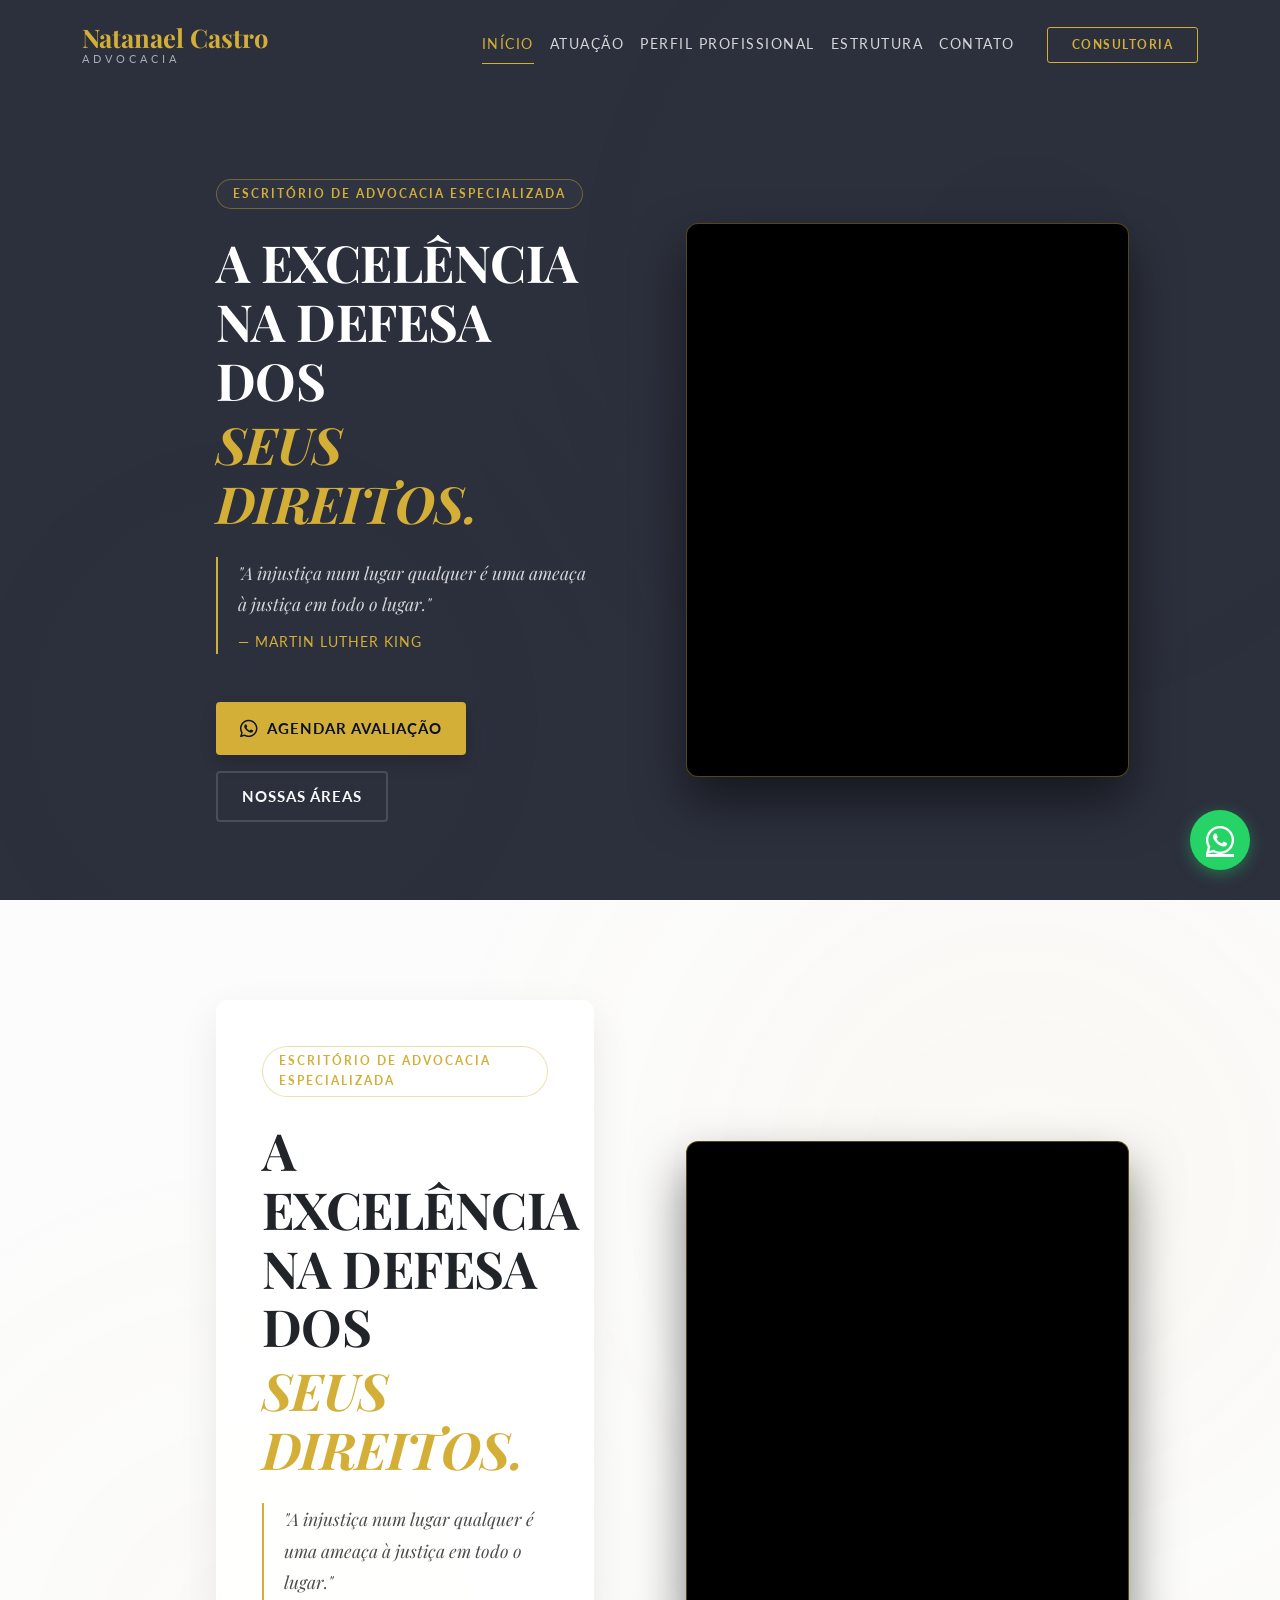
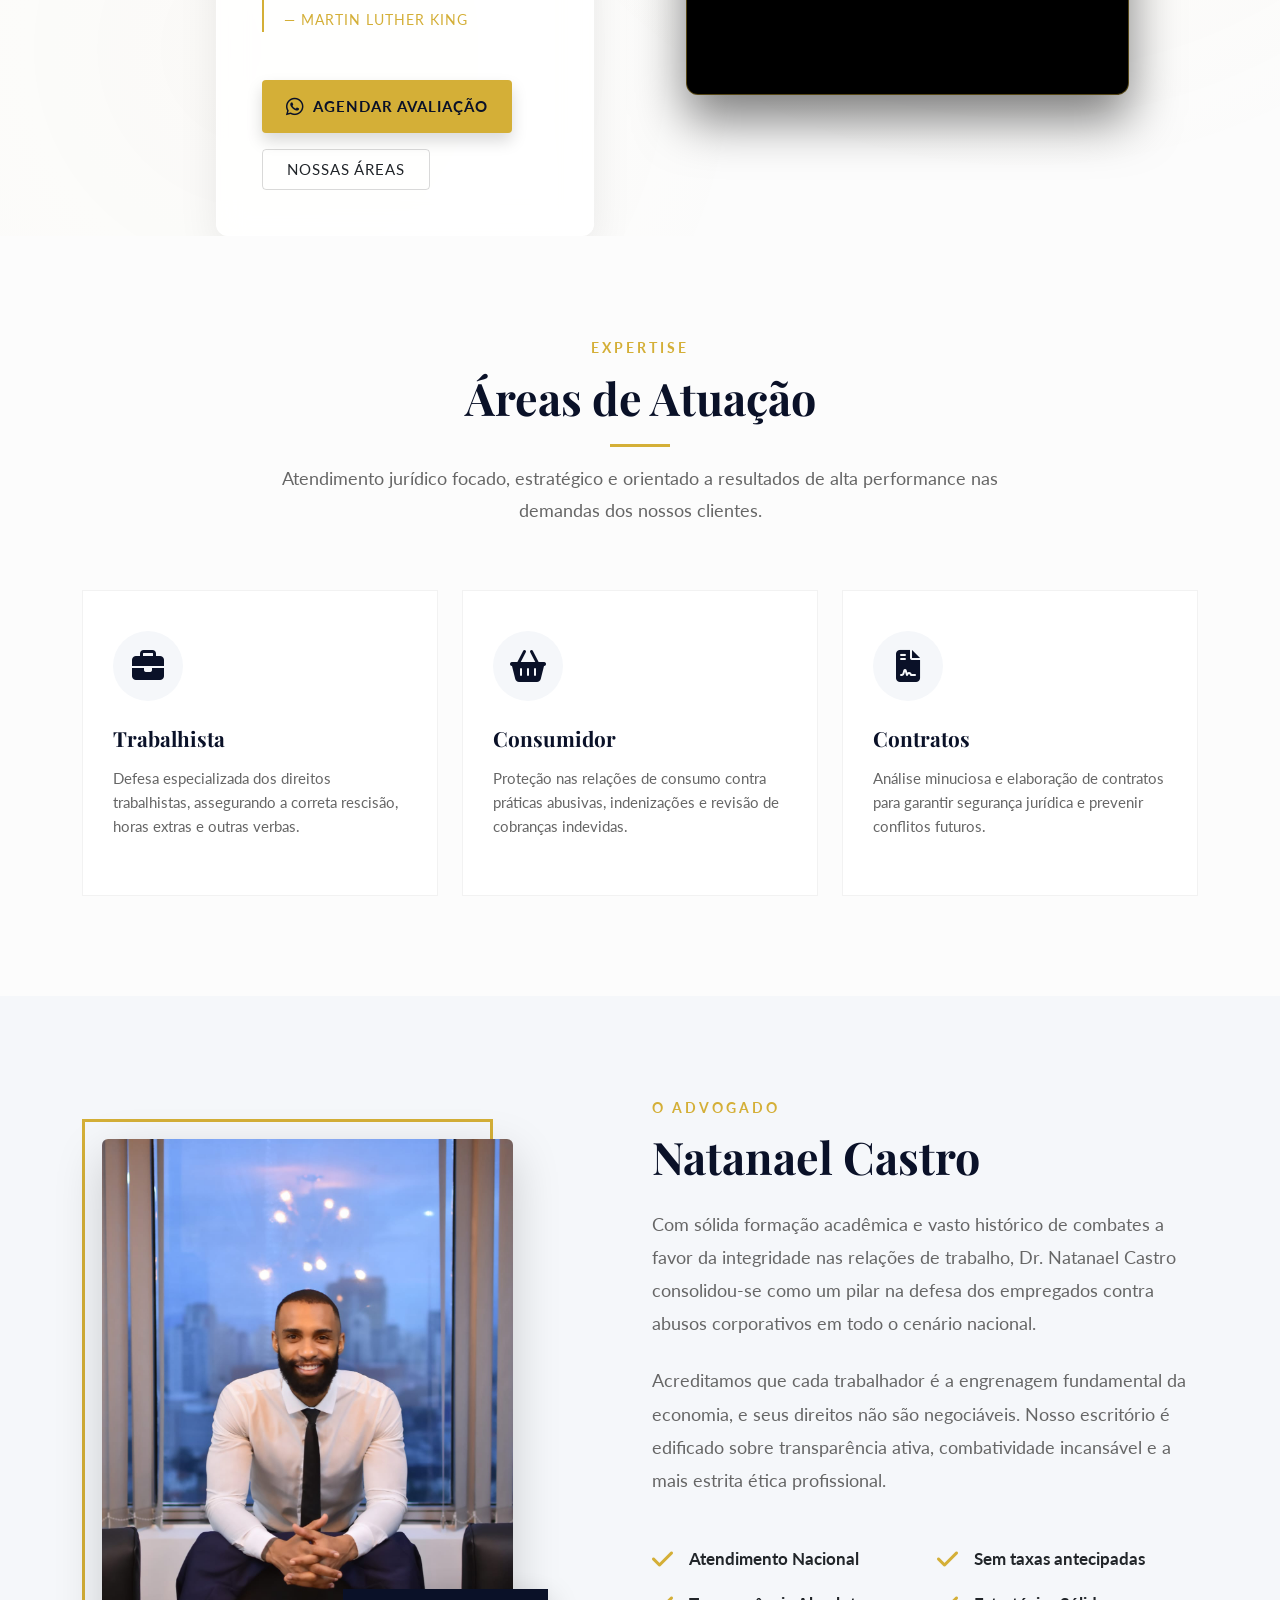
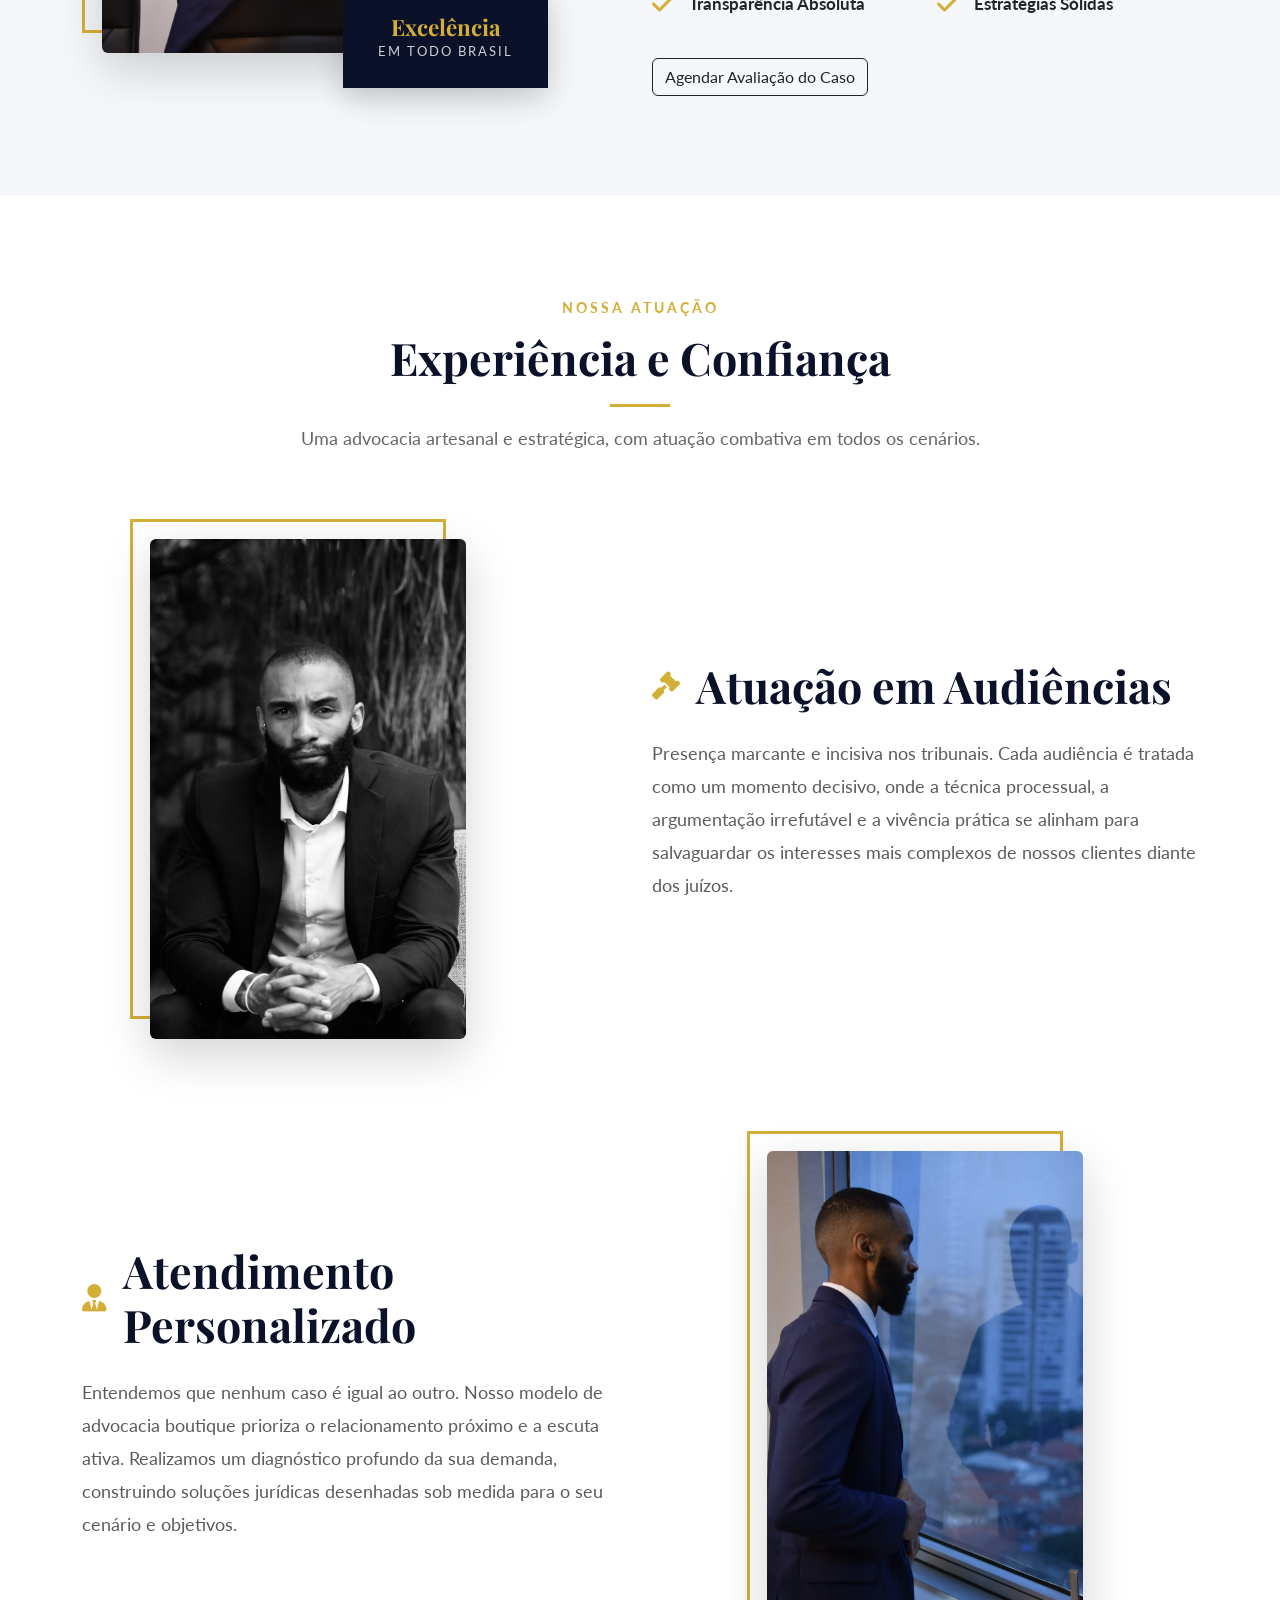
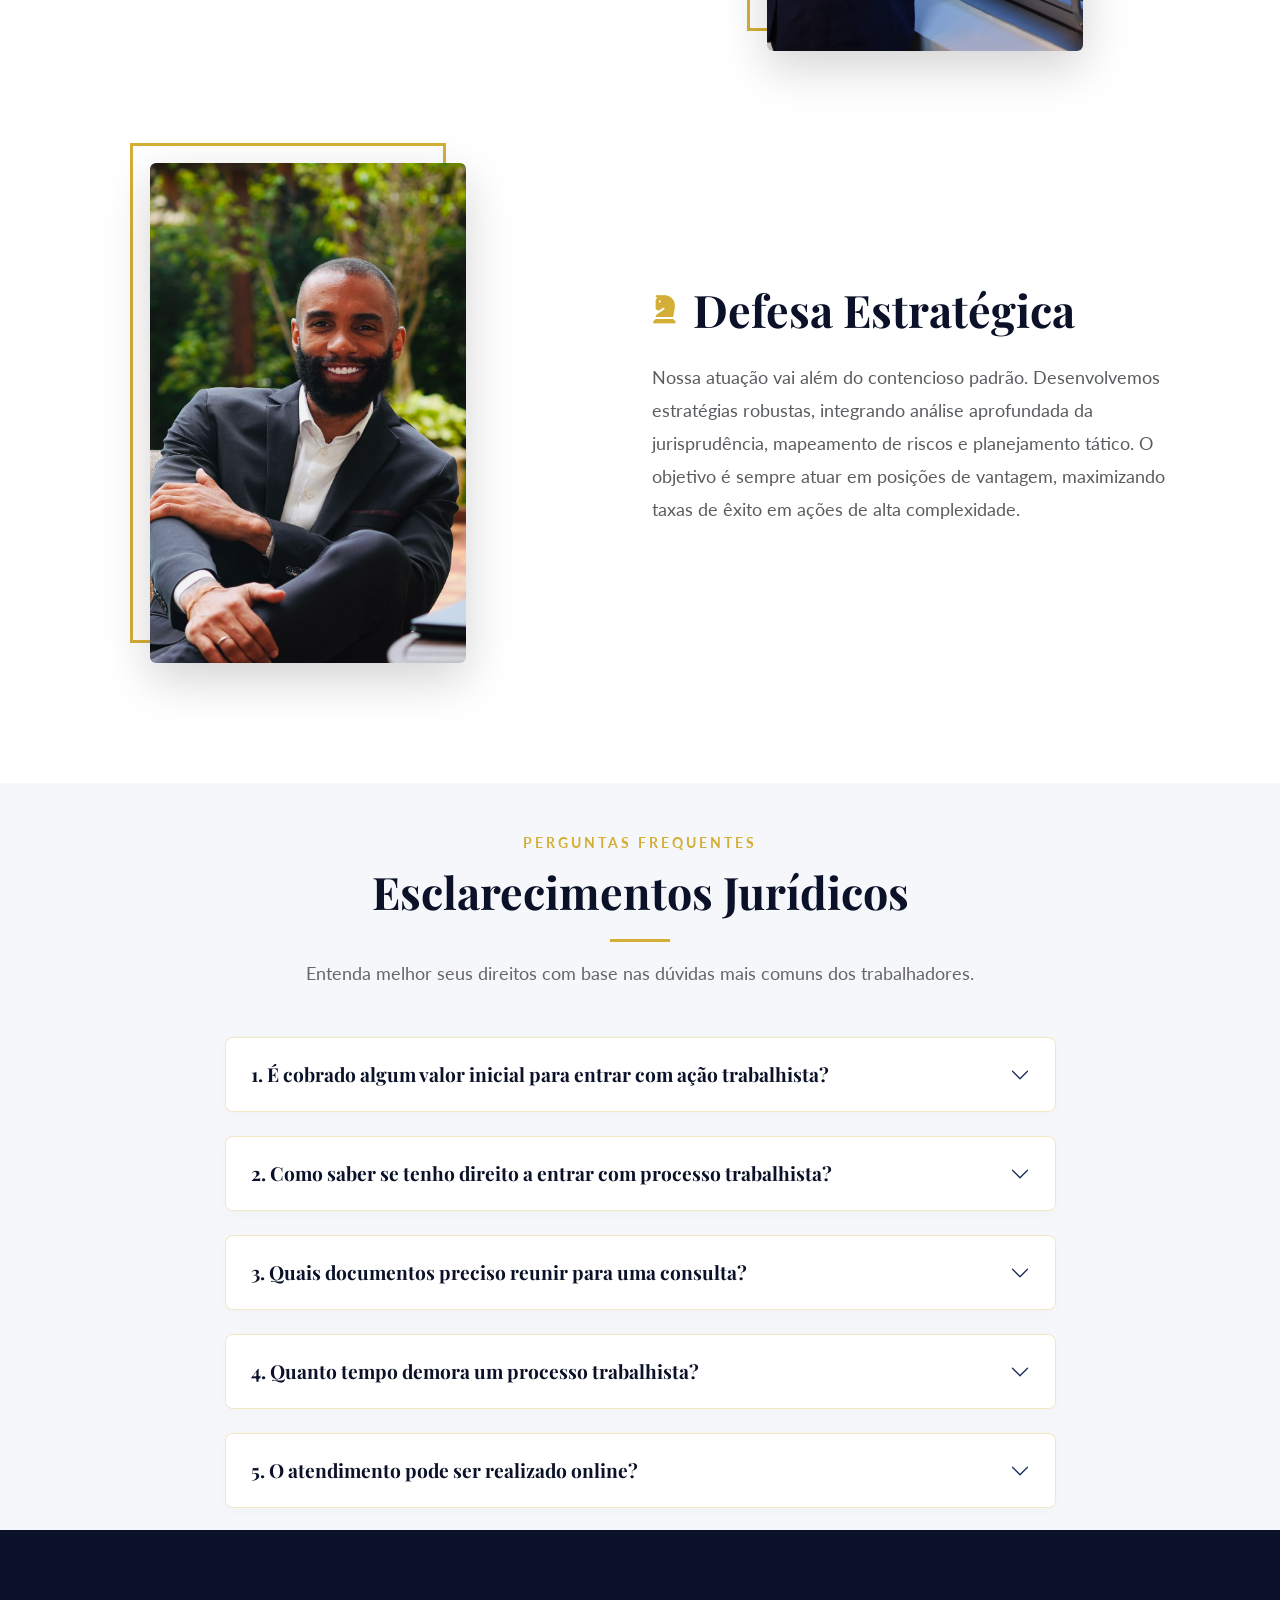
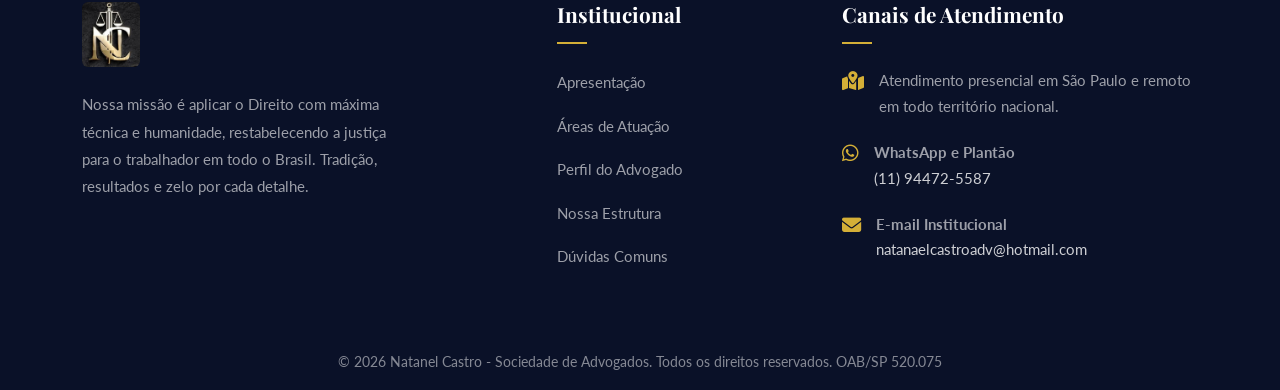
==== index.html @ 38fec6a1 "aaa" ====
﻿<!DOCTYPE html>
<html lang="pt-BR">
<head>
    <meta charset="UTF-8">
    <meta name="viewport" content="width=device-width, initial-scale=1.0">
    <title>Natanael Castro | Advocacia Especializada</title>
    
    <!-- Bootstrap 5 CSS -->
    <link href="https://cdn.jsdelivr.net/npm/bootstrap@5.3.2/dist/css/bootstrap.min.css" rel="stylesheet">
    
    <!-- FontAwesome (Ícones) -->
    <link rel="stylesheet" href="https://cdnjs.cloudflare.com/ajax/libs/font-awesome/6.4.2/css/all.min.css">
    
    <!-- AOS Animation CSS -->
    <link href="https://unpkg.com/aos@2.3.1/dist/aos.css" rel="stylesheet">

    <!-- Google Fonts Premium: Playfair Display (Títulos) & Lato (Texto) -->
    <link rel="preconnect" href="https://fonts.googleapis.com">
    <link rel="preconnect" href="https://fonts.gstatic.com" crossorigin>
    <link href="https://fonts.googleapis.com/css2?family=Lato:wght@300;400;700&family=Playfair+Display:ital,wght@0,500;0,700;1,500&display=swap" rel="stylesheet">

    <!-- Estilo Personalizado -->
    <link rel="stylesheet" href="css/style.css">
    
    <style>
        /* Smooth Scrolling Configuration para Bootstrap 5.3+ ScrollSpy fix */
        html { scroll-behavior: smooth; scroll-padding-top: 90px; }

        /* Melhorias UI/UX & Efeitos Premium */
        .navbar { padding: 25px 0; transition: all 0.4s cubic-bezier(0.165, 0.84, 0.44, 1); }
        .navbar.scrolled {
            padding: 12px 0;
            background: rgba(8, 12, 22, 0.92) !important;
            backdrop-filter: blur(12px);
            -webkit-backdrop-filter: blur(12px);
            border-bottom: 1px solid rgba(212, 175, 55, 0.15);
            box-shadow: 0 10px 30px rgba(0,0,0,0.3);
        }

        .brand-text-main { font-family: 'Playfair Display', serif; font-size: 1.6rem; font-weight: 700; color: var(--gold); letter-spacing: 0; transition: color 0.3s ease; }
        .brand-text-sub { font-family: 'Lato', sans-serif; font-size: 0.7rem; font-weight: 400; color: rgba(255,255,255,0.6); text-transform: uppercase; letter-spacing: 4px; margin-top: 2px; }
        .navbar-brand:hover .brand-text-main { color: #fff; }
        
        @media (max-width: 991.98px) {
            .navbar { background: rgba(8, 12, 22, 0.98) !important; padding: 15px 0 !important; }
            .navbar-collapse { padding: 20px 0; border-top: 1px solid rgba(212,175,55,0.1); margin-top: 15px; }
        }
        
        /* Menu Items Premium */
        .nav-link { 
            position: relative; 
            font-family: 'Lato', sans-serif; 
            font-size: 0.85rem; 
            font-weight: 400; 
            text-transform: uppercase; 
            letter-spacing: 1.5px; 
            color: rgba(255,255,255,0.8) !important;
            margin: 0 8px;
            padding: 8px 0 !important;
            transition: color 0.3s ease;
        }
        .nav-link:hover, .nav-link.active { color: var(--gold) !important; }
        .nav-link::after { 
            content: ''; 
            position: absolute; 
            width: 0; 
            height: 1px; 
            bottom: 0; 
            left: 50%; 
            transform: translateX(-50%);
            background-color: var(--gold); 
            transition: width 0.3s cubic-bezier(0.165, 0.84, 0.44, 1); 
        }
        .nav-link:hover::after, .nav-link.active::after { width: 100%; }
        
        .btn-gold { position: relative; overflow: hidden; transition: all 0.3s ease; z-index: 1; }
        .btn-gold::before { content: ''; position: absolute; top: 0; left: -100%; width: 100%; height: 100%; background: linear-gradient(90deg, transparent, rgba(255,255,255,0.2), transparent); transition: all 0.5s ease; z-index: -1; }
        .btn-gold:hover { transform: translateY(-3px); box-shadow: 0 8px 25px rgba(212, 175, 55, 0.4) !important; }
        .btn-gold:hover::before { left: 100%; }
        
        .btn-outline-gold:hover { transform: translateY(-2px); box-shadow: 0 5px 15px rgba(212, 175, 55, 0.2); }

        .feature-card, .practice-card { transition: all 0.4s cubic-bezier(0.165, 0.84, 0.44, 1); }
        .feature-card:hover, .practice-card:hover { transform: translateY(-8px); box-shadow: 0 15px 35px rgba(0,0,0,0.1) !important; border-color: rgba(212, 175, 55, 0.5); }

        .float-whatsapp { animation: pulse-whatsapp 2s infinite; }
        @keyframes pulse-whatsapp {
            0% { box-shadow: 0 0 0 0 rgba(37, 211, 102, 0.6); }
            70% { box-shadow: 0 0 0 15px rgba(37, 211, 102, 0); }
            100% { box-shadow: 0 0 0 0 rgba(37, 211, 102, 0); }
        }

        /* Video Controls Custom UI */
        .video-control-btn {
            width: 45px; height: 45px; 
            background: rgba(8, 12, 22, 0.6); 
            backdrop-filter: blur(8px); 
            border: 1px solid rgba(212, 175, 55, 0.3);
            transition: all 0.3s ease;
        }
        .video-control-btn:hover { background: rgba(212, 175, 55, 0.8); border-color: var(--gold); transform: scale(1.05); }
        
        .video-progress-bar-container { height: 4px; background: rgba(255,255,255,0.2); border-radius: 2px; overflow: hidden; cursor: pointer; }
        .video-progress-fill { height: 100%; background: var(--gold); width: 0%; transition: width 0.1s linear; }
        
        /* End Screen Overlay */
        .video-end-screen {
            background: rgba(8, 12, 22, 0.85); 
            backdrop-filter: blur(10px);
            opacity: 0; visibility: hidden; transition: all 0.4s ease;
        }
        .video-end-screen.active { opacity: 1; visibility: visible; }
    </style>
</head>
<body data-bs-spy="scroll" data-bs-target="#mainNav" data-bs-root-margin="0px 0px -40%" data-bs-smooth-scroll="true">

    <!-- Marca d'água no fundo de toda a página -->
    <div class="site-watermark"></div>

    <!-- Header / Navbar Automática (Tipográfica e Premium) -->
    <nav class="navbar navbar-expand-lg fixed-top shadow-none" id="mainNav" style="background: transparent;">
        <div class="container">
            
            <!-- Branding Textual Elegante -->
            <a class="navbar-brand d-flex flex-column align-items-start text-decoration-none m-0 py-0" href="#inicio" style="line-height: 1;">
                <span class="brand-text-main">Natanael Castro</span>
                <span class="brand-text-sub">Advocacia</span>
            </a>
            
            <button class="navbar-toggler custom-toggler shadow-none border-0" type="button" data-bs-toggle="collapse" data-bs-target="#navbarContent" aria-controls="navbarContent" aria-expanded="false" aria-label="Alternar navegação">
                <span class="navbar-toggler-icon" style="filter: invert(1) brightness(2) contrast(1.2);"></span>
            </button>
            
            <div class="collapse navbar-collapse" id="navbarContent" style="transition: all 0.3s ease;">
                <ul class="navbar-nav ms-auto mb-2 mb-lg-0 text-center text-lg-start align-items-lg-center mt-4 mt-lg-0">
                    <li class="nav-item">
                        <a class="nav-link" href="#inicio">Início</a>
                    </li>
                    <li class="nav-item">
                        <a class="nav-link" href="#especialidades">Atuação</a>
                    </li>
                    <li class="nav-item">
                        <a class="nav-link" href="#sobre">Perfil Profissional</a>
                    </li>
                    <li class="nav-item">
                        <a class="nav-link" href="#galeria">Estrutura</a>
                    </li>
                    <li class="nav-item">
                        <a class="nav-link" href="#contato">Contato</a>
                    </li>
                </ul>
                <div class="nav-actions d-flex justify-content-center align-items-center ms-lg-4 mt-3 mt-lg-0">
                    <a href="https://wa.me/5511944725587?text=Ol%C3%A1%20Dr.%20Natanael%2C%20gostaria%20de%20agendar%20uma%20avalia%C3%A7%C3%A3o%20do%20meu%20caso." target="_blank" class="btn btn-outline-gold px-4 py-2" style="border-radius: 3px; border-width: 1px; font-family: 'Lato', sans-serif; text-transform: uppercase; letter-spacing: 1.5px; font-size: 0.75rem; font-weight: 700; transition: all 0.35s ease;">Consultoria</a>
                </div>
            </div>
        </div>
    </nav>

    <!-- Seção Hero: Premium Boutique -->
    <!-- ============================= -->
    <!-- VERSÃO A - HERO ESCURO -->
    <!-- ============================= -->
    <header id="inicio" class="hero-section position-relative overflow-hidden d-flex align-items-center" style="min-height: 100vh; background: url('images/justica.jpg') no-repeat center center; background-size: cover; background-attachment: fixed; padding-top: 100px;">
        <!-- Overlay Azul Marinho Escuro -->
        <div class="position-absolute top-0 start-0 w-100 h-100" style="background: rgba(8, 12, 28, 0.85); z-index: 1;"></div>

        <!-- Fundo Escuro com Detalhes Ouro Sutis -->
        <div class="hero-background-layer position-absolute w-100 h-100" style="inset: 0; background: radial-gradient(circle at 80% 30%, rgba(212, 175, 55, 0.05) 0%, transparent 50%); pointer-events: none;"></div>
        <div class="hero-background-layer position-absolute w-100 h-100" style="inset: 0; background: radial-gradient(circle at 20% 80%, rgba(212, 175, 55, 0.03) 0%, transparent 40%); pointer-events: none;"></div>

        <div class="container-fluid px-4 px-xl-5 position-relative z-index-2 w-100 pb-5 pb-lg-0">
            <div class="row align-items-center justify-content-center justify-content-lg-evenly h-100">
                
                <!-- Texto (Esquerda) -->
                <div class="col-lg-5 col-xl-4 offset-xl-1 text-left mt-4 mt-lg-0 mb-5 mb-lg-0" data-aos="fade-up" data-aos-duration="1000">
                    <div class="hero-badge d-inline-block px-3 py-1 mb-4" style="border: 1px solid rgba(212, 175, 55, 0.4); border-radius: 50px; background: rgba(255,255,255,0.02); font-family: 'Lato', sans-serif; font-size: 0.75rem; text-transform: uppercase; letter-spacing: 2px; color: var(--gold);">
                        Escritório de Advocacia Especializada
                    </div>
                    
                    <h1 class="hero-title mb-4 text-white" style="font-size: clamp(2.5rem, 4vw, 3.5rem); font-weight: 700; line-height: 1.15; letter-spacing: -0.5px;">
                        A EXCELÊNCIA NA DEFESA DOS <span style="color: var(--gold); display: block; margin-top: 5px;">SEUS DIREITOS.</span>
                    </h1>
                    
                    <blockquote class="premium-quote mb-5" style="border-left: 2px solid var(--gold); padding-left: 20px; font-family: 'Playfair Display', serif; font-style: italic; font-size: 1.1rem; color: rgba(255,255,255,0.8);">
                        "A injustiça num lugar qualquer é uma ameaça à justiça em todo o lugar."
                        <cite style="display: block; font-family: 'Lato', sans-serif; font-size: 0.85rem; font-style: normal; margin-top: 10px; color: var(--gold); text-transform: uppercase; letter-spacing: 1px;">— Martin Luther King</cite>
                    </blockquote>
                    
                    <div class="hero-buttons d-flex flex-wrap gap-3" data-aos="fade-up" data-aos-delay="200" data-aos-duration="1000">
                        <a href="https://wa.me/5511944725587?text=Ol%C3%A1%20Dr.%20Natanael%2C%20gostaria%20de%20agendar%20uma%20avalia%C3%A7%C3%A3o%20do%20meu%20caso." target="_blank" class="btn btn-gold btn-lg px-4 d-flex align-items-center justify-content-center gap-2 shadow" style="border-radius: 4px; font-size: 0.95rem; text-transform: uppercase; letter-spacing: 1px; font-weight: 700; padding-top: 15px; padding-bottom: 15px; border: none;">
                            <i class="fa-brands fa-whatsapp fs-5"></i> Agendar Avaliação
                        </a>
                        <a href="#especialidades" class="btn btn-outline-light btn-lg px-4 d-flex align-items-center justify-content-center gap-2" style="border-radius: 4px; font-size: 0.95rem; text-transform: uppercase; letter-spacing: 1px; border-color: rgba(255,255,255,0.15);">
                            Nossas Áreas
                        </a>
                    </div>
                </div>

                <!-- Vídeo Integrado Premium (Direita) -->
                <div class="col-lg-6 col-xl-5 position-relative pe-xl-5 mt-4 mt-lg-0" data-aos="fade-left" data-aos-duration="1200" data-aos-delay="300">
                    <div class="hero-visual-composition position-relative mx-auto mx-lg-0 shadow-lg" style="max-width: 580px; border: 1px solid rgba(212, 175, 55, 0.4); border-radius: 12px; background: #000; overflow: hidden; box-shadow: 0 25px 50px rgba(0,0,0,0.5) !important;">
                        
                        <!-- Wrapper do Vídeo -->
                        <div class="ratio border-0 m-0 p-0" style="--bs-aspect-ratio: 125%; cursor: pointer;" id="videoWrapper">
                            
                            <video id="heroVideo" playsinline preload="metadata" muted style="width: 100%; height: 100%; object-fit: cover; object-position: center top; transition: opacity 0.5s ease;">
                                <source src="images/VIDEO1.mp4" type="video/mp4">
                            </video>
                            
                            <!-- Tela Final (Overlay) Invisível no meio da execução -->
                            <div id="videoEndOverlay" class="position-absolute w-100 h-100 top-0 start-0 z-index-3 d-flex flex-column align-items-center justify-content-center video-end-screen" style="border-radius: 12px;">
                                <img id="videoEndThumbnail" src="images/justica.jpg" class="position-absolute w-100 h-100 object-fit-cover opacity-25" style="z-index:-1;" alt="Capa Final">
                                <h4 class="text-white text-center fw-bold mb-4 font-playfair px-4" style="text-shadow: 0 4px 10px rgba(0,0,0,0.8);">Pronto para avançar com a sua defesa?</h4>
                                
                                <div class="d-flex flex-column gap-3 w-100 px-5 align-items-center z-10">
                                    <a href="https://wa.me/5511944725587?text=Ol%C3%A1%20Dr.%20Natanael%2C%20gostaria%20de%20agendar%20uma%20avalia%C3%A7%C3%A3o%20do%20meu%20caso." target="_blank" class="btn btn-gold w-100 d-flex justify-content-center align-items-center gap-2" style="font-weight:700; text-transform: uppercase;">
                                        <i class="fa-brands fa-whatsapp fs-5"></i> Agendar Avaliação
                                    </a>
                                    <button id="btnReplay" class="btn btn-outline-light w-100 d-flex justify-content-center align-items-center gap-2" style="background: rgba(255,255,255,0.05); text-transform: uppercase;">
                                        <i class="fa-solid fa-arrow-rotate-left"></i> Assistir Novamente
                                    </button>
                                </div>
                            </div>
                            
                            <!-- Controles Personalizados em Botões Flutuantes -->
                            <div id="customControls" class="video-custom-controls position-absolute w-100 h-100 top-0 start-0 pointer-events-none d-flex flex-column justify-content-end p-0" style="background: linear-gradient(to top, rgba(8,12,22,0.85) 0%, transparent 35%); opacity: 0; transition: opacity 0.3s ease; z-index: 2;">
                                
                                <!-- Central Play/Pause Icon Flutuante (Somente Animação) -->
                                <div id="centerPlayIcon" class="position-absolute top-50 start-50 translate-middle text-white" style="font-size: 4rem; text-shadow: 0 4px 15px rgba(0,0,0,0.8); opacity: 0; transform: scale(0.5); pointer-events: none; transition: all 0.3s cubic-bezier(0.175, 0.885, 0.32, 1.275);">
                                    <i class="fa-solid fa-play"></i>
                                </div>

                                <div class="w-100 px-3 pb-3 pointer-events-auto" style="pointer-events: auto;">
                                    <div class="d-flex w-100 justify-content-between align-items-center mb-2 gap-2">
                                        <!-- Play / Pause -->
                                        <button id="togglePlayBtn" class="btn rounded-circle text-white d-flex align-items-center justify-content-center video-control-btn shadow" title="Reproduzir/Pausar">
                                            <i class="fa-solid fa-pause" id="playIcon"></i>
                                        </button>
                                        
                                        <!-- Tempo de Progresso (Visual Elegante) -->
                                        <span id="currentTime" class="text-white" style="font-size:0.75rem; font-weight:600; opacity:0.8; font-family: 'Lato', sans-serif;">0:00</span>
                                        <div class="video-progress-bar-container flex-grow-1 mx-2" id="progressBarContainer">
                                            <div class="video-progress-fill shadow" id="progressBarFill"></div>
                                        </div>
                                        <span id="durationTime" class="text-white" style="font-size:0.75rem; font-weight:600; opacity:0.8; font-family: 'Lato', sans-serif;">0:00</span>

                                        <!-- Volume -->
                                        <button id="toggleAudioBtn" class="btn rounded-circle text-white d-flex align-items-center justify-content-center video-control-btn shadow" title="Mudo/Desmutar">
                                            <i class="fa-solid fa-volume-xmark" id="audioIcon"></i>
                                        </button>
                                    </div>
                                </div>
                            </div>
                        </div>

                    </div>
                </div>

            </div>
        </div>
    </header>

    <!-- ============================= -->
    <!-- VERSÃO B - HERO CLARO -->
    <!-- ============================= -->
    <header id="inicio-b" class="hero-section position-relative overflow-hidden d-flex align-items-center" style="min-height: 100vh; background: url('images/justica.jpg') no-repeat center center; background-size: cover; background-attachment: fixed; padding-top: 100px;">
        <!-- Overlay Claro Suave (sutil para manter a arte em evidência) -->
        <div class="position-absolute top-0 start-0 w-100 h-100" style="background: rgba(255, 255, 255, 0.15); z-index: 1;"></div>

        <!-- Fundo Escuro com Detalhes Ouro Sutis -->
        <div class="hero-background-layer position-absolute w-100 h-100" style="inset: 0; background: radial-gradient(circle at 80% 30%, rgba(212, 175, 55, 0.05) 0%, transparent 50%); pointer-events: none;"></div>
        <div class="hero-background-layer position-absolute w-100 h-100" style="inset: 0; background: radial-gradient(circle at 20% 80%, rgba(212, 175, 55, 0.03) 0%, transparent 40%); pointer-events: none;"></div>

        <div class="container-fluid px-4 px-xl-5 position-relative z-index-2 w-100 pb-5 pb-lg-0">
            <div class="row align-items-center justify-content-center justify-content-lg-evenly h-100">
                
                <!-- Texto (Esquerda) -->
                <div class="col-lg-5 col-xl-4 offset-xl-1 text-left mt-4 mt-lg-0 mb-5 mb-lg-0" data-aos="fade-up" data-aos-duration="1000">
                    <div style="background: rgba(255, 255, 255, 0.85); backdrop-filter: blur(15px); padding: 45px; border-radius: 12px; box-shadow: 0 15px 40px rgba(0,0,0,0.08); border: 1px solid rgba(255,255,255,0.5);">
                        <div class="hero-badge d-inline-block px-3 py-1 mb-4" style="border: 1px solid rgba(212, 175, 55, 0.4); border-radius: 50px; background: rgba(255,255,255,0.7); font-family: 'Lato', sans-serif; font-size: 0.75rem; text-transform: uppercase; letter-spacing: 2px; color: var(--gold);">
                        Escritório de Advocacia Especializada
                    </div>
                    
                    <h1 class="hero-title mb-4 text-dark" style="font-size: clamp(2.5rem, 4vw, 3.5rem); font-weight: 700; line-height: 1.15; letter-spacing: -0.5px;">
                        A EXCELÊNCIA NA DEFESA DOS <span style="color: var(--gold); display: block; margin-top: 5px;">SEUS DIREITOS.</span>
                    </h1>
                    
                    <blockquote class="premium-quote mb-5" style="border-left: 2px solid var(--gold); padding-left: 20px; font-family: 'Playfair Display', serif; font-style: italic; font-size: 1.1rem; color: rgba(0,0,0,0.7);">
                        "A injustiça num lugar qualquer é uma ameaça à justiça em todo o lugar."
                        <cite style="display: block; font-family: 'Lato', sans-serif; font-size: 0.85rem; font-style: normal; margin-top: 10px; color: var(--gold); text-transform: uppercase; letter-spacing: 1px;">— Martin Luther King</cite>
                    </blockquote>
                    
                    <div class="hero-buttons d-flex flex-wrap gap-3" data-aos="fade-up" data-aos-delay="200" data-aos-duration="1000">
                        <a href="https://wa.me/5511944725587?text=Ol%C3%A1%20Dr.%20Natanael%2C%20gostaria%20de%20agendar%20uma%20avalia%C3%A7%C3%A3o%20do%20meu%20caso." target="_blank" class="btn btn-gold btn-lg px-4 d-flex align-items-center justify-content-center gap-2 shadow" style="border-radius: 4px; font-size: 0.95rem; text-transform: uppercase; letter-spacing: 1px; font-weight: 700; padding-top: 15px; padding-bottom: 15px; border: none;">
                            <i class="fa-brands fa-whatsapp fs-5"></i> Agendar Avaliação
                        </a>
                        <a href="#especialidades" class="btn btn-outline-dark btn-lg px-4 d-flex align-items-center justify-content-center gap-2" style="border-radius: 4px; font-size: 0.95rem; text-transform: uppercase; letter-spacing: 1px; border-color: rgba(0,0,0,0.15);">
                            Nossas Áreas
                        </a>
                    </div>
                    </div>
                </div>

                <!-- Vídeo Integrado Premium (Direita) -->
                <div class="col-lg-6 col-xl-5 position-relative pe-xl-5 mt-4 mt-lg-0" data-aos="fade-left" data-aos-duration="1200" data-aos-delay="300">
                    <div class="hero-visual-composition position-relative mx-auto mx-lg-0 shadow-lg" style="max-width: 580px; border: 1px solid rgba(212, 175, 55, 0.4); border-radius: 12px; background: #000; overflow: hidden; box-shadow: 0 25px 50px rgba(0,0,0,0.5) !important;">
                        
                        <!-- Wrapper do Vídeo -->
                        <div class="ratio border-0 m-0 p-0" style="--bs-aspect-ratio: 125%; cursor: pointer;" id="videoWrapper">
                            
                            <video id="heroVideo" playsinline preload="metadata" muted style="width: 100%; height: 100%; object-fit: cover; object-position: center top; transition: opacity 0.5s ease;">
                                <source src="images/VIDEO1.mp4" type="video/mp4">
                            </video>
                            
                            <!-- Tela Final (Overlay) Invisível no meio da execução -->
                            <div id="videoEndOverlay" class="position-absolute w-100 h-100 top-0 start-0 z-index-3 d-flex flex-column align-items-center justify-content-center video-end-screen" style="border-radius: 12px;">
                                <img id="videoEndThumbnail" src="images/justica.jpg" class="position-absolute w-100 h-100 object-fit-cover opacity-25" style="z-index:-1;" alt="Capa Final">
                                <h4 class="text-dark text-center fw-bold mb-4 font-playfair px-4" style="text-shadow: 0 4px 10px rgba(0,0,0,0.8);">Pronto para avançar com a sua defesa?</h4>
                                
                                <div class="d-flex flex-column gap-3 w-100 px-5 align-items-center z-10">
                                    <a href="https://wa.me/5511944725587?text=Ol%C3%A1%20Dr.%20Natanael%2C%20gostaria%20de%20agendar%20uma%20avalia%C3%A7%C3%A3o%20do%20meu%20caso." target="_blank" class="btn btn-gold w-100 d-flex justify-content-center align-items-center gap-2" style="font-weight:700; text-transform: uppercase;">
                                        <i class="fa-brands fa-whatsapp fs-5"></i> Agendar Avaliação
                                    </a>
                                    <button id="btnReplay" class="btn btn-outline-dark w-100 d-flex justify-content-center align-items-center gap-2" style="background: rgba(0,0,0,0.05); text-transform: uppercase;">
                                        <i class="fa-solid fa-arrow-rotate-left"></i> Assistir Novamente
                                    </button>
                                </div>
                            </div>
                            
                            <!-- Controles Personalizados em Botões Flutuantes -->
                            <div id="customControls" class="video-custom-controls position-absolute w-100 h-100 top-0 start-0 pointer-events-none d-flex flex-column justify-content-end p-0" style="background: linear-gradient(to top, rgba(8,12,22,0.85) 0%, transparent 35%); opacity: 0; transition: opacity 0.3s ease; z-index: 2;">
                                
                                <!-- Central Play/Pause Icon Flutuante (Somente Animação) -->
                                <div id="centerPlayIcon" class="position-absolute top-50 start-50 translate-middle text-dark" style="font-size: 4rem; text-shadow: 0 4px 15px rgba(0,0,0,0.3); opacity: 0; transform: scale(0.5); pointer-events: none; transition: all 0.3s cubic-bezier(0.175, 0.885, 0.32, 1.275);">
                                    <i class="fa-solid fa-play"></i>
                                </div>

                                <div class="w-100 px-3 pb-3 pointer-events-auto" style="pointer-events: auto;">
                                    <div class="d-flex w-100 justify-content-between align-items-center mb-2 gap-2">
                                        <!-- Play / Pause -->
                                        <button id="togglePlayBtn" class="btn rounded-circle text-dark d-flex align-items-center justify-content-center video-control-btn shadow" title="Reproduzir/Pausar">
                                            <i class="fa-solid fa-pause" id="playIcon"></i>
                                        </button>
                                        
                                        <!-- Tempo de Progresso (Visual Elegante) -->
                                        <span id="currentTime" class="text-dark" style="font-size:0.75rem; font-weight:600; opacity:0.8; font-family: 'Lato', sans-serif;">0:00</span>
                                        <div class="video-progress-bar-container flex-grow-1 mx-2" id="progressBarContainer">
                                            <div class="video-progress-fill shadow" id="progressBarFill"></div>
                                        </div>
                                        <span id="durationTime" class="text-dark" style="font-size:0.75rem; font-weight:600; opacity:0.8; font-family: 'Lato', sans-serif;">0:00</span>

                                        <!-- Volume -->
                                        <button id="toggleAudioBtn" class="btn rounded-circle text-dark d-flex align-items-center justify-content-center video-control-btn shadow" title="Mudo/Desmutar">
                                            <i class="fa-solid fa-volume-xmark" id="audioIcon"></i>
                                        </button>
                                    </div>
                                </div>
                            </div>
                        </div>

                    </div>
                </div>

            </div>
        </div>
    </header>

    

    <!-- Áreas de Especialidades -->
    <section id="especialidades" class="py-100 position-relative z-index-2">
        <div class="container">
            <div class="row mb-5 justify-content-center text-center" data-aos="fade-up">
                <div class="col-lg-8">
                    <span class="sub-title">Expertise</span>
                    <h2 class="section-title">Áreas de Atuação</h2>
                    <div class="title-separator mx-auto"></div>
                    <p class="section-description mt-3">Atendimento jurídico focado, estratégico e orientado a resultados de alta performance nas demandas dos nossos clientes.</p>
                </div>
            </div>

            <div class="row g-4 justify-content-center">
                <!-- Card 1 -->
                <div class="col-lg-4 col-md-6" data-aos="fade-up" data-aos-delay="100">
                    <div class="feature-card h-100">
                        <div class="icon-wrapper">
                            <i class="fa-solid fa-briefcase"></i>
                        </div>
                        <h4 class="feature-title">Trabalhista</h4>
                        <p class="feature-text">Defesa especializada dos direitos trabalhistas, assegurando a correta rescisão, horas extras e outras verbas.</p>
                    </div>
                </div>
                <!-- Card 2 -->
                <div class="col-lg-4 col-md-6" data-aos="fade-up" data-aos-delay="200">
                    <div class="feature-card h-100">
                        <div class="icon-wrapper">
                            <i class="fa-solid fa-basket-shopping"></i>
                        </div>
                        <h4 class="feature-title">Consumidor</h4>
                        <p class="feature-text">Proteção nas relações de consumo contra práticas abusivas, indenizações e revisão de cobranças indevidas.</p>
                    </div>
                </div>
                <!-- Card 3 -->
                <div class="col-lg-4 col-md-6" data-aos="fade-up" data-aos-delay="300">
                    <div class="feature-card h-100">
                        <div class="icon-wrapper">
                            <i class="fa-solid fa-file-contract"></i>
                        </div>
                        <h4 class="feature-title">Contratos</h4>
                        <p class="feature-text">Análise minuciosa e elaboração de contratos para garantir segurança jurídica e prevenir conflitos futuros.</p>
                    </div>
                </div>
            </div>
        </div>
    </section>

    <!-- Perfil do Profissional -->
    <section id="sobre" class="py-100 bg-soft position-relative z-index-2">
        <div class="container">
            <div class="row align-items-center">
                <div class="col-lg-5 mb-5 mb-lg-0 position-relative" data-aos="fade-right">
                    <div class="about-image-wrapper">
                        <div class="image-box">
                            <img src="images/Natan5.png" alt="Dr. Natanael Castro" class="img-fluid rounded shadow-lg object-fit-cover">
                        </div>
                        <div class="experience-badge">
                            <h3 class="mb-0">Excelência</h3>
                            <p class="mb-0">Em todo Brasil</p>
                        </div>
                    </div>
                </div>
                <div class="col-lg-6 offset-lg-1" data-aos="fade-left">
                    <span class="sub-title">O Advogado</span>
                    <h2 class="section-title text-start mb-4">Natanael Castro</h2>
                    
                    <p class="premium-text mb-4">
                        Com sólida formação acadêmica e vasto histórico de combates a favor da integridade nas relações de trabalho, Dr. Natanael Castro consolidou-se como um pilar na defesa dos empregados contra abusos corporativos em todo o cenário nacional.
                    </p>
                    <p class="premium-text mb-4">
                        Acreditamos que cada trabalhador é a engrenagem fundamental da economia, e seus direitos não são negociáveis. Nosso escritório é edificado sobre transparência ativa, combatividade incansável e a mais estrita ética profissional.
                    </p>
                    
                    <div class="row mt-5">
                        <div class="col-sm-6 mb-3">
                            <div class="d-flex align-items-center">
                                <i class="fa-solid fa-check text-gold fs-4 me-3"></i>
                                <span class="fw-bold text-dark">Atendimento Nacional</span>
                            </div>
                        </div>
                        <div class="col-sm-6 mb-3">
                            <div class="d-flex align-items-center">
                                <i class="fa-solid fa-check text-gold fs-4 me-3"></i>
                                <span class="fw-bold text-dark">Sem taxas antecipadas</span>
                            </div>
                        </div>
                        <div class="col-sm-6 mb-3">
                            <div class="d-flex align-items-center">
                                <i class="fa-solid fa-check text-gold fs-4 me-3"></i>
                                <span class="fw-bold text-dark">Transparência Absoluta</span>
                            </div>
                        </div>
                        <div class="col-sm-6 mb-3">
                            <div class="d-flex align-items-center">
                                <i class="fa-solid fa-check text-gold fs-4 me-3"></i>
                                <span class="fw-bold text-dark">Estratégias Sólidas</span>
                            </div>
                        </div>
                    </div>

                    <a href="https://wa.me/5511944725587?text=Ol%C3%A1%20Dr.%20Natanael%2C%20gostaria%20de%20agendar%20uma%20avalia%C3%A7%C3%A3o%20do%20meu%20caso." target="_blank" class="btn btn-outline-dark mt-4">Agendar Avaliação do Caso</a>
                </div>
            </div>
        </div>
    </section>

    <!-- Estrutura / Galeria (Estilo Premium/Editorial) -->
    <section id="galeria" class="py-100 position-relative z-index-2 bg-white">
        <div class="container">
            <div class="row text-center mb-5" data-aos="fade-up">
                <div class="col-12">
                    <span class="sub-title">Nossa Atuação</span>
                    <h2 class="section-title">Experiência e Confiança</h2>
                    <div class="title-separator mx-auto mb-3"></div>
                    <p class="section-description mt-3">Uma advocacia artesanal e estratégica, com atuação combativa em todos os cenários.</p>
                </div>
            </div>

            <!-- Bloco 1: Atuação em Audiências -->
            <div class="row align-items-center mb-5 pb-lg-4">
                <div class="col-lg-4 col-md-5 mb-5 mb-lg-0 position-relative mx-auto" data-aos="fade-right">
                    <div class="about-image-wrapper">
                        <div class="image-box">
                            <img src="images/FOTO2.jpg" alt="Atuação em Audiências" class="img-fluid rounded shadow-lg object-fit-cover w-100" style="min-height: 500px;">
                        </div>
                    </div>
                </div>
                <div class="col-lg-6 offset-lg-1 col-md-7" data-aos="fade-left">
                    <div class="d-flex align-items-center mb-3">
                        <i class="fa-solid fa-gavel text-gold fs-3 me-3"></i>
                        <h3 class="section-title text-start mb-0">Atuação em Audiências</h3>
                    </div>
                    <p class="premium-text text-muted mt-4">
                        Presença marcante e incisiva nos tribunais. Cada audiência é tratada como um momento decisivo, onde a técnica processual, a argumentação irrefutável e a vivência prática se alinham para salvaguardar os interesses mais complexos de nossos clientes diante dos juízos.
                    </p>
                </div>
            </div>

            <!-- Bloco 2: Atendimento Personalizado (Invertido) -->
            <div class="row align-items-center mb-5 pb-lg-4 flex-md-row-reverse">
                <div class="col-lg-4 col-md-5 mb-5 mb-md-0 position-relative offset-lg-1 mx-auto" data-aos="fade-left">
                    <div class="about-image-wrapper">
                        <div class="image-box">
                            <img src="images/Natan1.png" alt="Atendimento Personalizado" class="img-fluid rounded shadow-lg object-fit-cover w-100" style="min-height: 500px;">
                        </div>
                    </div>
                </div>
                <div class="col-lg-6 col-md-7" data-aos="fade-right">
                    <div class="d-flex align-items-center justify-content-md-start mb-3">
                        <i class="fa-solid fa-user-tie text-gold fs-3 me-3"></i>
                        <h3 class="section-title text-start mb-0">Atendimento Personalizado</h3>
                    </div>
                    <p class="premium-text text-muted mt-4">
                        Entendemos que nenhum caso é igual ao outro. Nosso modelo de advocacia boutique prioriza o relacionamento próximo e a escuta ativa. Realizamos um diagnóstico profundo da sua demanda, construindo soluções jurídicas desenhadas sob medida para o seu cenário e objetivos.
                    </p>
                </div>
            </div>

            <!-- Bloco 3: Defesa Estratégica -->
            <div class="row align-items-center">
                <div class="col-lg-4 col-md-5 mb-5 mb-lg-0 position-relative mx-auto" data-aos="fade-right">
                    <div class="about-image-wrapper">
                        <div class="image-box">
                            <img src="images/foto4.jpg" alt="Defesa Estratégica" class="img-fluid rounded shadow-lg object-fit-cover w-100" style="min-height: 500px;">
                        </div>
                    </div>
                </div>
                <div class="col-lg-6 offset-lg-1 col-md-7" data-aos="fade-left">
                    <div class="d-flex align-items-center mb-3">
                        <i class="fa-solid fa-chess-knight text-gold fs-3 me-3"></i>
                        <h3 class="section-title text-start mb-0">Defesa Estratégica</h3>
                    </div>
                    <p class="premium-text text-muted mt-4">
                        Nossa atuação vai além do contencioso padrão. Desenvolvemos estratégias robustas, integrando análise aprofundada da jurisprudência, mapeamento de riscos e planejamento tático. O objetivo é sempre atuar em posições de vantagem, maximizando taxas de êxito em ações de alta complexidade.
                    </p>
                </div>
            </div>
        </div>
    </section>

    <!-- FAQ (O que você precisa saber) -->
    <section id="duvidas" class="pt-5 pb-100 bg-soft position-relative z-index-2">
        <div class="container">
            <div class="row justify-content-center" data-aos="fade-up">
                <div class="col-lg-9">
                    <div class="text-center mb-5">
                        <span class="sub-title">Perguntas Frequentes</span>
                        <h2 class="section-title">Esclarecimentos Jurídicos</h2>
                        <div class="title-separator mx-auto mb-3"></div>
                        <p class="section-description">Entenda melhor seus direitos com base nas dúvidas mais comuns dos trabalhadores.</p>
                    </div>
                    
                    <div class="accordion premium-accordion" id="faqAccordion">
                        
                        <!-- Pergunta 1 -->
                        <div class="accordion-item elegant-card mb-4">
                            <h2 class="accordion-header" id="headingOne">
                                <button class="accordion-button collapsed" type="button" data-bs-toggle="collapse" data-bs-target="#collapseOne" aria-expanded="false">
                                    1. É cobrado algum valor inicial para entrar com ação trabalhista?
                                </button>
                            </h2>
                            <div id="collapseOne" class="accordion-collapse collapse" data-bs-parent="#faqAccordion">
                                <div class="accordion-body">
                                    Não. Em nosso compromisso com a excelência e a transparência, esclarecemos que não efetuamos cobrança antecipada nem honorários consultivos para trabalhadores. Nossos honorários ("ad êxito") são estritamente pagos sobre o resultado processual alcançado, apenas ao final do processo.
                                </div>
                            </div>
                        </div>

                        <!-- Pergunta 2 -->
                        <div class="accordion-item elegant-card mb-4">
                            <h2 class="accordion-header" id="headingTwo">
                                <button class="accordion-button collapsed" type="button" data-bs-toggle="collapse" data-bs-target="#collapseTwo" aria-expanded="false">
                                    2. Como saber se tenho direito a entrar com processo trabalhista?
                                </button>
                            </h2>
                            <div id="collapseTwo" class="accordion-collapse collapse" data-bs-parent="#faqAccordion">
                                <div class="accordion-body">
                                    A melhor forma é através de uma análise individualizada. Situações como não recebimento de horas extras corretas, ausência de intervalo para refeição, não pagamento de verbas rescisórias ou trabalho sem carteira assinada são indícios fortes. Agende uma consultoria sem compromisso conosco para avaliarmos detalhadamente o seu caso.
                                </div>
                            </div>
                        </div>

                        <!-- Pergunta 3 -->
                        <div class="accordion-item elegant-card mb-4">
                            <h2 class="accordion-header" id="headingThree">
                                <button class="accordion-button collapsed" type="button" data-bs-toggle="collapse" data-bs-target="#collapseThree" aria-expanded="false">
                                    3. Quais documentos preciso reunir para uma consulta?
                                </button>
                            </h2>
                            <div id="collapseThree" class="accordion-collapse collapse" data-bs-parent="#faqAccordion">
                                <div class="accordion-body">
                                    Normalmente as provas primárias incluem Carteira de Trabalho, rescisão, espelhos de ponto (se houver), contracheques ou holerites. Também podem ser úteis extratos do FGTS e comprovantes como e-mails e histórico de WhatsApp com a empresa.
                                </div>
                            </div>
                        </div>

                        <!-- Pergunta 4 -->
                        <div class="accordion-item elegant-card mb-4">
                            <h2 class="accordion-header" id="headingFour">
                                <button class="accordion-button collapsed" type="button" data-bs-toggle="collapse" data-bs-target="#collapseFour" aria-expanded="false">
                                    4. Quanto tempo demora um processo trabalhista?
                                </button>
                            </h2>
                            <div id="collapseFour" class="accordion-collapse collapse" data-bs-parent="#faqAccordion">
                                <div class="accordion-body">
                                    O tempo oscila dependendo da complexidade do pedido e das defesas de cada parte. Muitos casos resolvem-se na primeira audiência por meio de acordo. Outros podem ir adiante. Nosso foco é resolver de forma célere, protegendo sempre seus direitos.
                                </div>
                            </div>
                        </div>

                        <!-- Pergunta 5 -->
                        <div class="accordion-item elegant-card mb-4">
                            <h2 class="accordion-header" id="headingFive">
                                <button class="accordion-button collapsed" type="button" data-bs-toggle="collapse" data-bs-target="#collapseFive" aria-expanded="false">
                                    5. O atendimento pode ser realizado online?
                                </button>
                            </h2>
                            <div id="collapseFive" class="accordion-collapse collapse" data-bs-parent="#faqAccordion">
                                <div class="accordion-body">
                                    Sim! Dispomos de infraestrutura remota para atendê-lo onde você estiver no Brasil, proporcionando máxima flexibilidade, agilidade no envio de documentos por plataformas digitais, e sigilo total amparado na LGPD em nossas reuniões online.
                                </div>
                            </div>
                        </div>

                    </div>
                </div>
            </div>
        </div>
    </section>

    <!-- Footer Premium -->
    <footer id="contato" class="premium-footer position-relative z-index-2" data-aos="fade-up">
        <div class="footer-top py-5">
            <div class="container mt-4">
                <div class="row gy-5 align-items-center align-items-lg-start text-center text-lg-start">
                    
                    <!-- Sobre / Marca -->
                    <div class="col-lg-4">
                        <img src="images/logo.jpg" alt="Logo Advocacia" height="65" class="mb-4 d-inline-block d-lg-block mx-auto mx-lg-0 footer-logo-fixed" style="border-radius: 6px;">
                        <p class="footer-about pe-lg-4 mb-4">
                            Nossa missão é aplicar o Direito com máxima técnica e humanidade, restabelecendo a justiça para o trabalhador em todo o Brasil. Tradição, resultados e zelo por cada detalhe.
                        </p>
                    </div>

                    <!-- Navegação Rápida -->
                    <div class="col-lg-3 offset-lg-1">
                        <h4 class="footer-title justify-content-center justify-content-lg-start">Institucional</h4>
                        <div class="footer-separator mx-auto mx-lg-0"></div>
                        <ul class="footer-nav list-unstyled mt-4">
                            <li><a href="#inicio">Apresentação</a></li>
                            <li><a href="#especialidades">Áreas de Atuação</a></li>
                            <li><a href="#sobre">Perfil do Advogado</a></li>
                            <li><a href="#galeria">Nossa Estrutura</a></li>
                            <li><a href="#duvidas">Dúvidas Comuns</a></li>
                        </ul>
                    </div>

                    <!-- Contatos -->
                    <div class="col-lg-4">
                        <h4 class="footer-title justify-content-center justify-content-lg-start">Canais de Atendimento</h4>
                        <div class="footer-separator mx-auto mx-lg-0"></div>
                        <ul class="footer-contact list-unstyled mt-4 mx-auto mx-lg-0">
                            <li>
                                <i class="fa-solid fa-map-location-dot"></i>
                                <span>Atendimento presencial em São Paulo e remoto em todo território nacional.</span>
                            </li>
                            <li>
                                <i class="fa-brands fa-whatsapp"></i>
                                <span>
                                    <strong>WhatsApp e Plantão</strong><br>
                                    <a href="https://wa.me/5511944725587?text=Ol%C3%A1%20Dr.%20Natanael%2C%20gostaria%20de%20agendar%20uma%20avalia%C3%A7%C3%A3o%20do%20meu%20caso.">(11) 94472-5587</a>
                                </span>
                            </li>
                            <li>
                                <i class="fa-solid fa-envelope"></i>
                                <span>
                                    <strong>E-mail Institucional</strong><br>
                                    <a href="mailto:natanaelcastroadv@hotmail.com">natanaelcastroadv@hotmail.com</a>
                                </span>
                            </li>
                        </ul>
                    </div>
                </div>
            </div>
        </div>
        
        <div class="footer-bottom py-3">
            <div class="container text-center">
                <p class="mb-0 fs-7 text-white-50 copyright-text">
                    &copy; <span id="currentYear"></span> Natanel Castro - Sociedade de Advogados. Todos os direitos reservados. OAB/SP 520.075
                </p>
            </div>
        </div>
    </footer>

    <!-- WhatsApp Fixado Elegante -->
    <a href="https://wa.me/5511944725587?text=Ol%C3%A1%20Dr.%20Natanael%2C%20gostaria%20de%20agendar%20uma%20avalia%C3%A7%C3%A3o%20do%20meu%20caso." target="_blank" class="float-whatsapp" aria-label="Fale pelo WhatsApp" data-bs-toggle="tooltip" data-bs-placement="left" title="Plantão de Dúvidas">
        <i class="fa-brands fa-whatsapp"></i>
    </a>

    <!-- Scripts Bootstrap -->
    <script src="https://cdn.jsdelivr.net/npm/bootstrap@5.3.2/dist/js/bootstrap.bundle.min.js"></script>
    
    <!-- Script AOS (Animações) -->
    <script src="https://unpkg.com/aos@2.3.1/dist/aos.js"></script>

    <!-- Script Personalizado para Menu, Vídeo e Funcionalidades Extras -->
    <script>
        document.addEventListener("DOMContentLoaded", function() {
            // Iniciar Animações (AOS) - Configuração Suave e Única
            AOS.init({
                duration: 800,
                easing: 'ease-out-cubic',
                once: true,
                offset: 50
            });

            // Update Ano Automático
            document.getElementById("currentYear").textContent = new Date().getFullYear();

            // Ativar Tooltips
            var tooltipTriggerList = [].slice.call(document.querySelectorAll('[data-bs-toggle="tooltip"]'));
            var tooltipList = tooltipTriggerList.map(function (tooltipTriggerEl) {
                return new bootstrap.Tooltip(tooltipTriggerEl)
            });

            // Efeito transição suave Header no Scroll
            const navbar = document.getElementById("mainNav");
            window.addEventListener("scroll", function() {
                if (window.scrollY > 50) {
                    navbar.classList.add("scrolled");
                } else {
                    navbar.classList.remove("scrolled");
                }
            });

            // Lógica do Vídeo Integrado no Hero
            const heroVideo = document.getElementById("heroVideo");
            const toggleAudioBtn = document.getElementById("toggleAudioBtn");
            const togglePlayBtn = document.getElementById("togglePlayBtn");
            const playIcon = document.getElementById("playIcon");
            const audioIcon = document.getElementById("audioIcon");
            const videoWrapper = document.getElementById("videoWrapper");
            const customControls = document.getElementById("customControls");
            const progressBarContainer = document.getElementById("progressBarContainer");
            const progressBarFill = document.getElementById("progressBarFill");
            const currentTimeEl = document.getElementById("currentTime");
            const durationTimeEl = document.getElementById("durationTime");
            const videoEndOverlay = document.getElementById("videoEndOverlay");
            const btnReplay = document.getElementById("btnReplay");
            const centerPlayIcon = document.getElementById("centerPlayIcon");

            if(heroVideo) {
                let isUserInteracted = false;

                // Formatar Tempo (0:00)
                const formatTime = (time) => {
                    const minutes = Math.floor(time / 60);
                    const seconds = Math.floor(time % 60);
                    return minutes + ":" + (seconds < 10 ? '0' : '') + seconds;
                };

                // Carregamento Inicial do Vídeo
                heroVideo.addEventListener('loadedmetadata', () => {
                    durationTimeEl.textContent = formatTime(heroVideo.duration);
                });

                // Autoplay sutil de início (mudo)
                setTimeout(() => {
                    if (!isUserInteracted) {
                        heroVideo.muted = true;
                        heroVideo.play().then(() => {
                            playIcon.classList.remove('fa-play');
                            playIcon.classList.add('fa-pause');
                        }).catch(error => console.log("Autoplay bloqueado", error));
                    }
                }, 3000);

                // Alternar Play/Pause Global (Botão e Clique no Vídeo)
                const togglePlay = () => {
                    isUserInteracted = true;
                    if(heroVideo.paused || heroVideo.ended) {
                        if (heroVideo.ended) {
                            videoEndOverlay.classList.remove("active");
                            heroVideo.currentTime = 0;
                        }
                        heroVideo.play();
                        playIcon.classList.remove('fa-play');
                        playIcon.classList.add('fa-pause');
                        
                        // Efeito ícone central Play sumindo
                        centerPlayIcon.style.opacity = '1';
                        centerPlayIcon.style.transform = 'scale(1.2) translate(-50%, -50%)';
                        setTimeout(() => centerPlayIcon.style.opacity = '0', 300);
                        
                    } else {
                        heroVideo.pause();
                        playIcon.classList.remove('fa-pause');
                        playIcon.classList.add('fa-play');
                        
                        // Efeito ícone central Play aparecendo firme
                        centerPlayIcon.innerHTML = '<i class="fa-solid fa-play"></i>';
                        centerPlayIcon.style.opacity = '0.8';
                        centerPlayIcon.style.transform = 'scale(1) translate(-50%, -50%)';
                    }
                };

                // Clicões
                togglePlayBtn.addEventListener('click', (e) => { e.stopPropagation(); togglePlay(); });
                videoWrapper.addEventListener('click', (e) => { 
                    if(e.target !== toggleAudioBtn && e.target !== audioIcon && e.target !== progressBarContainer && e.target !== progressBarFill && e.target !== togglePlayBtn && e.target !== playIcon && !e.target.closest('#videoEndOverlay')) {
                        togglePlay(); 
                    }
                });

                // Hover Efeitos Controle
                videoWrapper.addEventListener('mouseenter', () => customControls.style.opacity = '1');
                videoWrapper.addEventListener('mouseleave', () => {
                    if(!heroVideo.paused) customControls.style.opacity = '0';
                });

                // Atualizar Tempo e Progresso (Barra)
                heroVideo.addEventListener('timeupdate', () => {
                    const percent = (heroVideo.currentTime / heroVideo.duration) * 100;
                    progressBarFill.style.width = percent + '%';
                    currentTimeEl.textContent = formatTime(heroVideo.currentTime);
                });

                // Clicar na barra de progresso
                progressBarContainer.addEventListener('click', (e) => {
                    e.stopPropagation();
                    const rect = progressBarContainer.getBoundingClientRect();
                    const clickX = e.clientX - rect.left;
                    const newTime = (clickX / rect.width) * heroVideo.duration;
                    heroVideo.currentTime = newTime;
                });

                // Final do Vídeo (End Screen)
                heroVideo.addEventListener('ended', () => {
                    videoEndOverlay.classList.add("active");
                    customControls.style.opacity = '0';
                    playIcon.classList.remove('fa-pause');
                    playIcon.classList.add('fa-play');
                });

                // Replay Button (Overlay)
                btnReplay.addEventListener('click', (e) => {
                    e.stopPropagation();
                    videoEndOverlay.classList.remove("active");
                    heroVideo.currentTime = 0;
                    togglePlay();
                });

                // Alternar Volume
                toggleAudioBtn.addEventListener('click', (e) => {
                    e.stopPropagation();
                    isUserInteracted = true;
                    if(heroVideo.muted) {
                        heroVideo.muted = false;
                        audioIcon.classList.remove('fa-volume-xmark');
                        audioIcon.classList.add('fa-volume-high');
                    } else {
                        heroVideo.muted = true;
                        audioIcon.classList.remove('fa-volume-high');
                        audioIcon.classList.add('fa-volume-xmark');
                    }
                });
            }
        });
    </script>
</body>
</html>
---- css/style.css ----
/* ========================================================= 
   Variaveis Premium 
========================================================= */
:root {
    --primary: #0a1128; /* Azul Escuro / Marinho Sóbrio */
    --secondary: #172a5a;
    --gold: #d4af37; /* Ouro mais requintado */
    --gold-hover: #b5952f;
    --light: #fcfcfc;
    --text-color: #333333;
    --text-muted: #666666;
    --soft-bg: #f5f7fa; /* Fundo suave para contraste de seções */
    --white: #ffffff;
    
    /* Tipografia */
    --font-heading: 'Playfair Display', serif;
    --font-body: 'Lato', sans-serif;
}

/* ========================================================= 
   Básicos e Tipografia
========================================================= */
body {
    font-family: var(--font-body);
    font-size: 1.05rem;
    line-height: 1.7;
    color: var(--text-color);
    background-color: var(--light);
    overflow-x: hidden;
    position: relative;
}

h1, h2, h3, h4, h5, h6 {
    font-family: var(--font-heading);
    color: var(--primary);
    font-weight: 700;
}

/* Respiro / Utilities */
.py-100 {
    padding: 100px 0;
}
.bg-soft {
    background-color: var(--soft-bg);
}
.z-index-2 {
    z-index: 2;
}

/* ========================================================= 
   Marca d'água Fundo / Logo
========================================================= */
.site-watermark {
    position: fixed;
    top: 50%;
    left: 50%;
    transform: translate(-50%, -50%);
    width: 60%;
    height: 100vh;
    background: url('../images/logo.png') center center/contain no-repeat;
    opacity: 0.03; /* Oculto o suficiente para ser apenas uma marca de autoridade */
    z-index: -1;
    pointer-events: none; /* Não atrapalha cliques */
}

/* ========================================================= 
   Header e Navegação (Clean, Responsivo, Transparente)
========================================================= */
.navbar {
    padding: 20px 0;
    transition: all 0.4s ease-in-out;
    background-color: transparent; /* Transparente no Hero */
}
/* Classe adicionada via JS após Scroll */
.navbar.scrolled {
    background-color: var(--primary);
    padding: 12px 0;
    box-shadow: 0 5px 20px rgba(0,0,0,0.15);
}

.nav-logo {
    height: 50px;
    background: rgba(255,255,255,0.9);
    padding: 5px;
    border-radius: 4px;
    transition: 0.3s;
}
.navbar.scrolled .nav-logo {
    height: 45px;
}
.brand-text {
    font-family: var(--font-heading);
    color: var(--white);
    font-size: 1.1rem;
    line-height: 1.2;
}
.brand-text small {
    font-family: var(--font-body);
    font-size: 0.75rem;
    color: var(--gold);
    text-transform: uppercase;
    letter-spacing: 1px;
}

.nav-link {
    font-family: var(--font-body);
    font-weight: 700;
    color: var(--white) !important;
    text-transform: uppercase;
    font-size: 0.85rem;
    letter-spacing: 1px;
    padding: 10px 20px !important;
    transition: color 0.3s;
    position: relative;
}
.nav-link::after {
    content: '';
    position: absolute;
    width: 0%;
    height: 2px;
    bottom: 0;
    left: 50%;
    transform: translateX(-50%);
    background-color: var(--gold);
    transition: 0.3s ease-out;
}
.nav-link:hover {
    color: var(--gold) !important;
}
.nav-link:hover::after, .nav-link.active::after {
    width: 80%;
}

.custom-toggler.navbar-toggler {
    border-color: rgba(255,255,255,0.5);
}
.custom-toggler .navbar-toggler-icon {
    background-image: url("data:image/svg+xml;charset=utf8,%3Csvg viewBox='0 0 30 30' xmlns='http://www.w3.org/2000/svg'%3E%3Cpath stroke='rgba(255, 255, 255, 1)' stroke-width='2' stroke-linecap='round' stroke-miterlimit='10' d='M4 7h22M4 15h22M4 23h22'/%3E%3C/svg%3E");
}

/* ========================================================= 
   Botões
========================================================= */
.btn-gold {
    background-color: var(--gold);
    color: var(--primary);
    border: 2px solid var(--gold);
    font-weight: 700;
    text-transform: uppercase;
    padding: 12px 30px;
    letter-spacing: 1px;
    transition: all 0.3s;
}
.btn-gold:hover {
    background-color: transparent;
    color: var(--gold);
    transform: translateY(-2px);
}
.btn-outline-gold {
    color: var(--gold);
    border: 2px solid var(--gold);
    font-weight: 700;
    text-transform: uppercase;
    letter-spacing: 1px;
}
.btn-outline-gold:hover {
    background: var(--gold);
    color: var(--primary);
}

.btn-outline-light {
    border-width: 2px;
    font-weight: 700;
    text-transform: uppercase;
    letter-spacing: 1px;
    padding: 12px 30px;
}

/* ========================================================= 
   Vídeo & Hero Section 
========================================================= */
.hero-section {
    position: relative;
    min-height: 100vh;
    display: flex;
    align-items: center;
    background: var(--primary);
    overflow: hidden;
}

.hero-background-layer {
    position: absolute;
    top: 0; left: 0; width: 100%; height: 100%;
    background: radial-gradient(circle at right, rgba(23, 42, 90, 0.4) 0%, var(--primary) 70%);
}

.hero-video-col {
    position: relative;
    z-index: 10;
}

.hero-video-container {
    position: relative;
    width: 100%;
    max-width: 950px; /* Expande bastante no desktop */
    margin: 0 auto;
    /* Adotamos contain pra respeitar as bordas do vídeo original, centralizado sem truncar */
    height: 75vh;
    max-height: 800px;
    min-height: 400px;
    border-radius: 15px;
    overflow: hidden;
    border: 1px solid rgba(212, 175, 55, 0.2);
    background: #000;
    box-shadow: 0 25px 60px rgba(0,0,0,0.4) !important;
}

.hero-video-poster {
    position: absolute;
    top: 0; left: 0; width: 100%; height: 100%;
    z-index: 3;
    background: #000;
    transition: opacity 0.5s ease-in-out;
}
.hero-video-poster.hidden {
    opacity: 0;
    pointer-events: none;
}
.custom-poster-img {
    width: 100%;
    height: 100%;
    object-fit: contain; /* Pra capa também ficar bonita sem cortes feios */
    opacity: 0.6;
}
.play-btn {
    position: absolute;
    top: 50%;
    left: 50%;
    transform: translate(-50%, -50%);
    background: var(--gold);
    color: var(--primary);
    border: none;
    padding: 15px 30px;
    border-radius: 50px;
    font-family: var(--font-body);
    font-weight: 700;
    text-transform: uppercase;
    font-size: 1rem;
    letter-spacing: 1px;
    cursor: pointer;
    box-shadow: 0 10px 30px rgba(0,0,0,0.5);
    transition: 0.3s;
    display: flex;
    align-items: center;
    gap: 10px;
}
.play-btn:hover {
    background: var(--white);
    color: var(--primary);
    transform: translate(-50%, -50%) scale(1.05);
}

.custom-video {
    position: absolute;
    top: 0; left: 0;
    width: 100%; height: 100%;
    /* Usa contain para nunca estourar a cena que você quer que os clientes vejame e escutem perfeitamente */
    object-fit: contain;
    z-index: 2;
    background: #000;
}

.video-overlay-end {
    position: absolute;
    top: 0; left: 0; width: 100%; height: 100%;
    background: rgba(10, 17, 40, 0.9);
    z-index: 4;
    display: flex;
    flex-direction: column;
    justify-content: center;
    align-items: center;
    opacity: 0;
    pointer-events: none;
    transition: opacity 0.5s ease-in-out;
    backdrop-filter: blur(5px);
}
.video-overlay-end.visible {
    opacity: 1;
    pointer-events: all;
}

.hero-content {
    z-index: 10;
}
.hero-badge {
    display: inline-block;
    background: rgba(212, 175, 55, 0.15);
    color: var(--gold);
    border: 1px solid var(--gold);
    padding: 6px 15px;
    font-size: 0.85rem;
    font-weight: 700;
    letter-spacing: 2px;
    text-transform: uppercase;
    border-radius: 50px;
}
.hero-title {
    font-size: 3.5rem; /* Levemente menor para acomodar o vídeo colosso */
    color: var(--white);
    line-height: 1.15;
    font-weight: 700;
}
.hero-title span {
    font-style: italic;
    color: var(--gold);
}

.premium-quote {
    border-left: 2px solid var(--gold);
    padding-left: 25px;
    color: rgba(255,255,255,0.8);
    font-size: 1.25rem;
    line-height: 1.8;
}
.premium-quote cite {
    display: block;
    margin-top: 10px;
    font-size: 0.9rem;
    font-family: var(--font-body);
    text-transform: uppercase;
    letter-spacing: 2px;
    color: var(--gold);
    font-style: normal;
}

/* ========================================================= 
   Títulos Padrões
========================================================= */
.sub-title {
    display: block;
    color: var(--gold);
    font-weight: 700;
    text-transform: uppercase;
    letter-spacing: 3px;
    font-size: 0.9rem;
    margin-bottom: 10px;
}
.section-title {
    font-size: 2.8rem;
    margin-bottom: 0;
}
.title-separator {
    width: 60px;
    height: 3px;
    background-color: var(--gold);
    margin-top: 20px;
}
.section-description {
    color: var(--text-muted);
    font-size: 1.15rem;
}

/* ========================================================= 
   Cards e Features (Especialidades)
========================================================= */
.feature-card {
    background: #fff;
    padding: 40px 30px;
    border: 1px solid rgba(0,0,0,0.05);
    transition: all 0.4s cubic-bezier(0.165, 0.84, 0.44, 1);
    position: relative;
}
.feature-card::before {
    content: '';
    position: absolute;
    top: 0; left: 0; width: 100%; height: 3px;
    background-color: var(--gold);
    transform: scaleX(0);
    transition: transform 0.4s ease-in-out;
    transform-origin: left;
}
.feature-card:hover {
    box-shadow: 0 20px 40px rgba(0,0,0,0.08);
    transform: translateY(-10px);
}
.feature-card:hover::before {
    transform: scaleX(1);
}
.icon-wrapper {
    width: 70px;
    height: 70px;
    background: var(--soft-bg);
    border-radius: 50%;
    display: flex;
    align-items: center;
    justify-content: center;
    font-size: 2rem;
    color: var(--primary);
    margin-bottom: 25px;
    transition: 0.4s;
}
.feature-card:hover .icon-wrapper {
    background: var(--primary);
    color: var(--gold);
}
.feature-title {
    font-size: 1.3rem;
    margin-bottom: 15px;
}
.feature-text {
    font-size: 0.95rem;
    color: var(--text-muted);
    line-height: 1.6;
}

/* ========================================================= 
   Perfil: Imagem e Textos Fortes
========================================================= */
.about-image-wrapper {
    position: relative;
    padding: 20px;
}
.about-image-wrapper::before {
    content: '';
    position: absolute;
    top: 0; left: 0; bottom: 40px; right: 40px;
    border: 3px solid var(--gold);
    z-index: -1;
}
.image-box img {
    width: 100%;
    /* Truque p/ garantir altura perfeita */
    aspect-ratio: 4 / 5;
    object-position: top;
}
.experience-badge {
    position: absolute;
    bottom: -15px;
    right: -15px;
    background-color: var(--primary);
    color: white;
    padding: 25px 35px;
    box-shadow: 0 10px 30px rgba(0,0,0,0.2);
    text-align: center;
}
.experience-badge h3 {
    color: var(--gold);
    font-size: 1.4rem;
    margin: 0;
}
.experience-badge p {
    text-transform: uppercase;
    letter-spacing: 2px;
    font-size: 0.8rem;
    opacity: 0.8;
}

.premium-text {
    font-size: 1.15rem;
    color: var(--text-muted);
    line-height: 1.8;
}
.text-gold {
    color: var(--gold);
}

/* ========================================================= 
   Galeria Estilo Flex / Editorial Alternativo ("Opção A")
========================================================= */
.gallery-premium-grid .gallery-item {
    position: relative;
    overflow: hidden;
    width: 100%;
    cursor: pointer;
    background: var(--primary);
    border-radius: 8px;
    box-shadow: 0 10px 40px rgba(0,0,0,0.1);
}
.main-gallery-item {
    /* Altura maior pro carro-chefe */
    min-height: 500px;
}
.secondary-gallery-item {
    /* Complementam a grade, altura divide */
    height: 100%;
    min-height: 230px;
}

.gallery-premium-grid img {
    width: 100%;
    height: 100%;
    object-fit: cover;
    object-position: center; 
    transition: transform 0.6s ease, filter 0.6s ease;
    filter: contrast(0.95);
}
.gallery-premium-grid .gallery-item:hover img {
    transform: scale(1.02); /* Zoom levíssimo */
}

/* Camada Sobreposta p/ Texto / Efeito Hover Escuro */
.gallery-override, .gallery-overlay {
    position: absolute;
    top: 0; left: 0; right: 0; bottom: 0;
    transition: background 0.4s ease;
    display: flex;
    flex-direction: column;
    justify-content: flex-end;
    padding: 30px;
    background: linear-gradient(180deg, rgba(10,17,40,0) 40%, rgba(10,17,40,0.85) 100%);
}
.gallery-item:hover .gallery-overlay {
    background: linear-gradient(180deg, rgba(10,17,40,0.1) 0%, rgba(10,17,40,0.95) 100%);
}
.gallery-overlay span {
    color: var(--white);
    font-family: var(--font-heading);
    font-size: 1.3rem;
    border-left: 2px solid var(--gold);
    padding-left: 15px;
    transform: translateY(0);
    transition: color 0.4s ease;
}
.main-gallery-item .gallery-overlay span {
    font-size: 1.8rem;
}
.gallery-premium-grid .gallery-item:hover .gallery-overlay span {
    color: var(--gold);
}

/* ========================================================= 
   FAQ - Accordion Soft
========================================================= */
.premium-accordion .elegant-card {
    background-color: var(--white);
    border: 1px solid rgba(212, 175, 55, 0.3);
    border-radius: 8px !important;
    overflow: hidden;
    box-shadow: 0 4px 15px rgba(0,0,0,0.02);
    transition: all 0.3s ease;
    margin-bottom: 20px;
}
.premium-accordion .elegant-card:hover {
    border-color: var(--gold);
    box-shadow: 0 10px 25px rgba(212, 175, 55, 0.1);
}
.premium-accordion .accordion-header .accordion-button {
    background-color: var(--white);
    color: var(--primary);
    font-weight: 700;
    font-family: var(--font-heading);
    font-size: 1.2rem;
    padding: 25px;
    box-shadow: none !important;
    border-radius: 4px;
}
.premium-accordion .accordion-button:not(.collapsed) {
    color: var(--gold);
    box-shadow: 0 10px 25px rgba(0,0,0,0.05);
}
.premium-accordion .accordion-button:focus {
    box-shadow: none;
    border: none;
}
.premium-accordion .accordion-button::after {
    background-image: url("data:image/svg+xml,%3csvg xmlns='http://www.w3.org/2000/svg' viewBox='0 0 16 16' fill='%23172a5a'%3e%3cpath fill-rule='evenodd' d='M1.646 4.646a.5.5 0 0 1 .708 0L8 10.293l5.646-5.647a.5.5 0 0 1 .708.708l-6 6a.5.5 0 0 1-.708 0l-6-6a.5.5 0 0 1 0-.708z'/%3e%3c/svg%3e");
}
.premium-accordion .accordion-button:not(.collapsed)::after {
    background-image: url("data:image/svg+xml,%3csvg xmlns='http://www.w3.org/2000/svg' viewBox='0 0 16 16' fill='%23d4af37'%3e%3cpath fill-rule='evenodd' d='M1.646 4.646a.5.5 0 0 1 .708 0L8 10.293l5.646-5.647a.5.5 0 0 1 .708.708l-6 6a.5.5 0 0 1-.708 0l-6-6a.5.5 0 0 1 0-.708z'/%3e%3c/svg%3e");
}
.premium-accordion .accordion-body {
    padding: 20px 30px 40px;
    font-size: 1rem;
    color: var(--text-muted);
}

/* ========================================================= 
   Footer Elegante / Organizadíssimo 
========================================================= */
.premium-footer {
    background-color: var(--primary);
    color: var(--white);
    border-top: none;
    margin-top: -2px; /* Remove qualquer linha branca do section anterior */
}
.footer-top {
    background: var(--primary);
    padding-top: 80px;
}
.footer-logo-fixed {
    max-height: 75px;
    object-fit: contain;
}
.footer-about {
    color: rgba(255,255,255,0.6);
    font-size: 0.95rem;
    line-height: 1.8;
}
.social-links a {
    display: inline-flex;
    align-items: center;
    justify-content: center;
    width: 40px;
    height: 40px;
    background: transparent;
    border: 1px solid rgba(255,255,255,0.2);
    color: var(--white);
    border-radius: 50%;
    margin-right: 10px;
    transition: 0.3s;
}
.social-links a:hover {
    background: var(--gold);
    border-color: var(--gold);
    color: var(--primary);
    transform: translateY(-3px);
}
.footer-title {
    font-size: 1.3rem;
    color: var(--white);
    margin-bottom: 0;
}
.footer-separator {
    width: 30px;
    height: 2px;
    background: var(--gold);
    margin-top: 15px;
}
.footer-nav li {
    margin-bottom: 15px;
}
.footer-nav a {
    color: rgba(255,255,255,0.6);
    text-decoration: none;
    transition: 0.3s;
    font-size: 0.95rem;
}
.footer-nav a:hover {
    color: var(--gold);
    padding-left: 5px;
}
.footer-contact li {
    display: flex;
    margin-bottom: 20px;
    color: rgba(255,255,255,0.6);
    font-size: 0.95rem;
}
.footer-contact li i {
    color: var(--gold);
    font-size: 1.2rem;
    margin-right: 15px;
    margin-top: 4px;
}
.footer-contact a {
    color: rgba(255,255,255,0.8);
    text-decoration: none;
}
.footer-contact a:hover {
    color: var(--gold);
}
.fs-7 {
    font-size: 0.85rem;
}

/* ========================================================= 
   WhatsApp Float Clean
========================================================= */
.float-whatsapp {
    position: fixed;
    bottom: 30px;
    right: 30px;
    width: 60px;
    height: 60px;
    background-color: #25d366;
    color: white;
    border-radius: 50px;
    display: flex;
    align-items: center;
    justify-content: center;
    font-size: 32px;
    box-shadow: 0 4px 15px rgba(37, 211, 102, 0.4);
    z-index: 100;
    transition: 0.4s;
}
.float-whatsapp:hover {
    background-color: #1ebe57;
    color: white;
    transform: scale(1.08);
}

/* ========================================================= 
   Responsivo
========================================================= */
@media (max-width: 991px) {
    .navbar {
        background-color: var(--primary); /* Sólido sempre no Mobile */
        padding: 15px 0;
    }
    .hero-title {
        font-size: 2.8rem;
    }
    .hero-content {
        margin-top: 50px;
    }
    .hero-overlay {
        background: linear-gradient(180deg, rgba(10, 17, 40, 0.95) 0%, rgba(10, 17, 40, 0.7) 100%);
    }
    .gallery-item {
        aspect-ratio: 16 / 9; /* No mobile, exibe com proporção um pouquinho mais retangular */
    }
}
@media (max-width: 768px) {
    .about-image-wrapper {
        padding: 0;
    }
    .about-image-wrapper::before {
        display: none;
    }
}

/* Modificadores extras - Video Mobile vs Desktop */
@media (max-width: 768px) {
    .hero-video-container {
        height: 50vh;
        min-height: 300px;
    }
    .gallery-premium-grid .main-gallery-item {
        min-height: 350px;
    }
}
/* ========================================================= 
   Nova Galeria Nossa Atuação / Refinada
========================================================= */
.gallery-item-refined {
    position: relative;
    border-radius: 12px;
    overflow: hidden;
    box-shadow: 0 10px 30px rgba(0,0,0,0.1);
    background: var(--primary);
    cursor: pointer;
}
.gallery-item-refined img {
    width: 100%;
    object-fit: cover;
    transition: transform 0.5s ease;
}
.gallery-item-refined:hover img {
    transform: scale(1.03);
}
.gallery-item-refined:not(.small) img {
    height: 550px;
    object-position: center 20%;
}
.gallery-item-refined.small img {
    height: 260px;
    object-position: center 25%;
}
.gallery-caption {
    position: absolute;
    bottom: 0;
    left: 0;
    right: 0;
    background: linear-gradient(180deg, transparent, rgba(10,17,40,0.95) 80%);
    color: var(--white);
    padding: 40px 25px 25px;
    font-family: var(--font-heading);
    font-size: 1.3rem;
    border-bottom: 3px solid var(--gold);
    transition: color 0.3s;
    letter-spacing: 0.5px;
}
.gallery-item-refined:hover .gallery-caption {
    color: var(--gold);
}
@media (max-width: 991px) {
    .gallery-item-refined:not(.small) img,
    .gallery-item-refined.small img {
        height: 300px;
    }
}
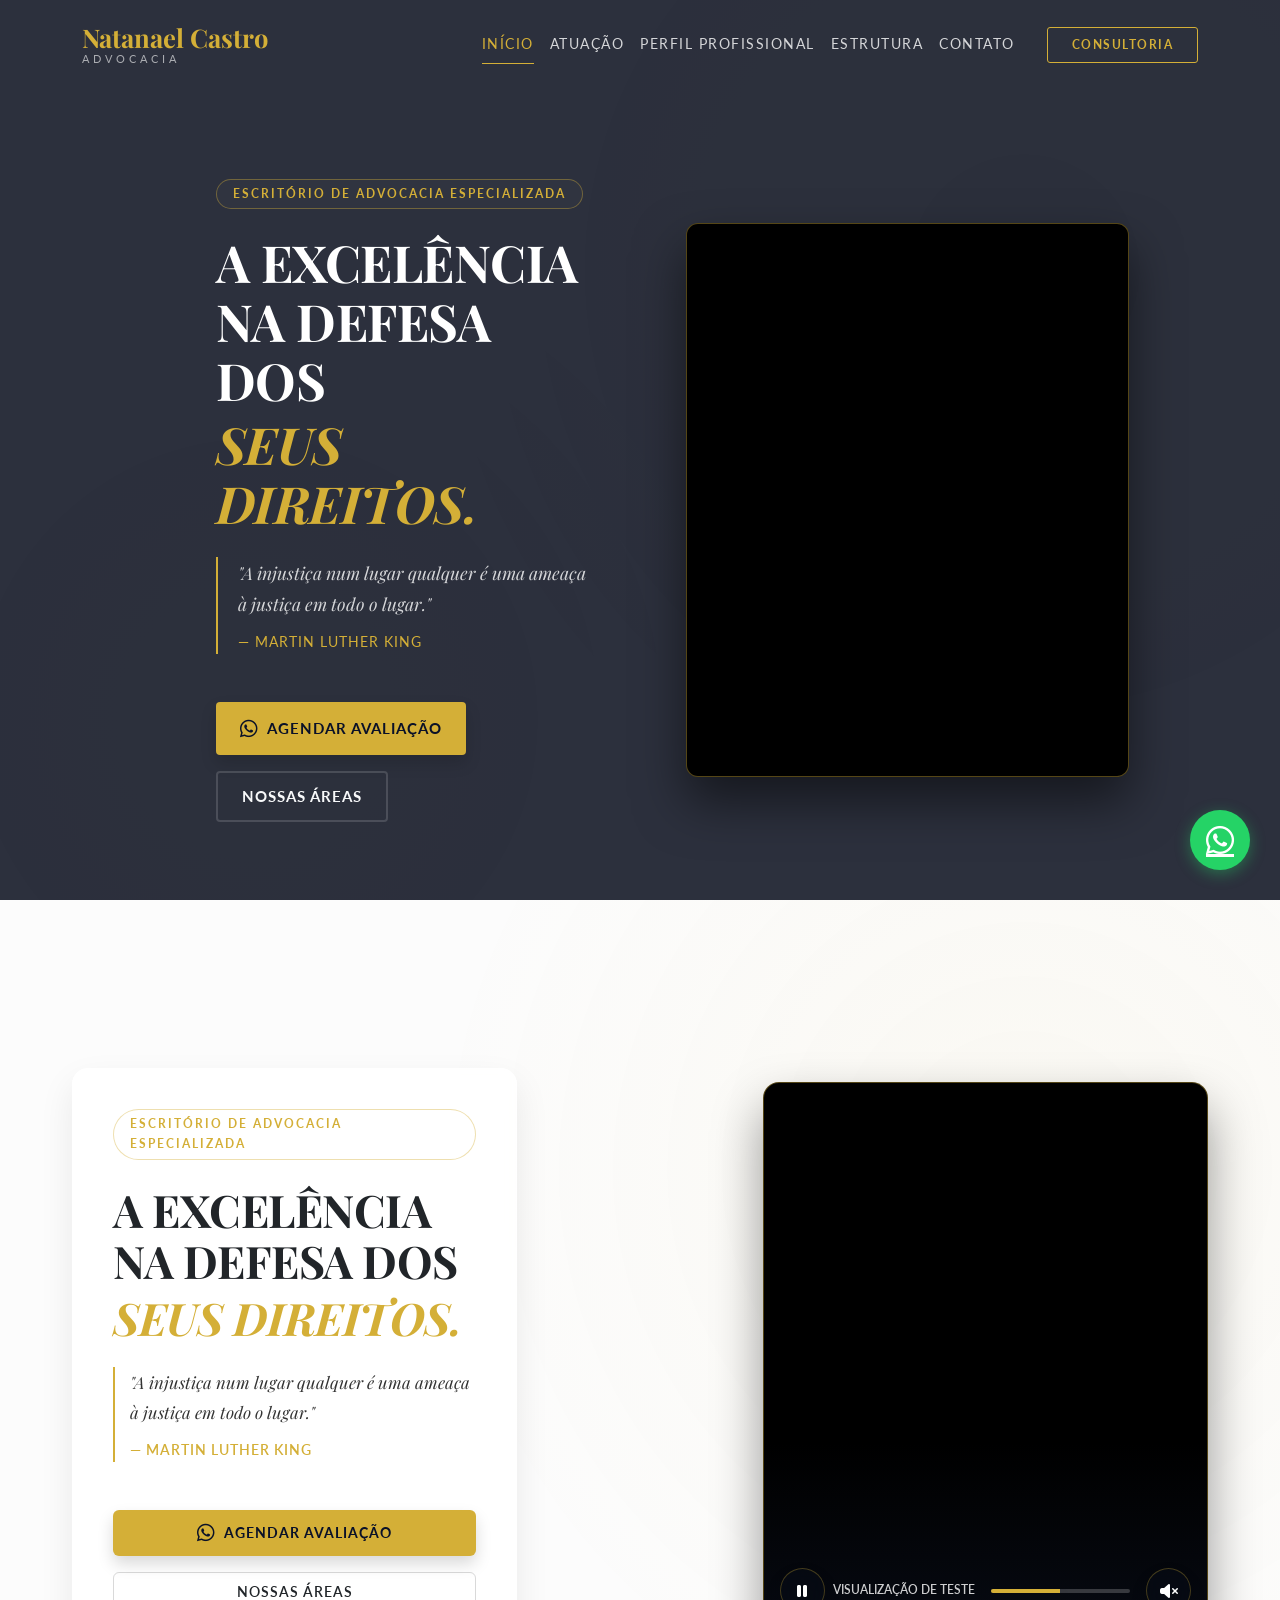
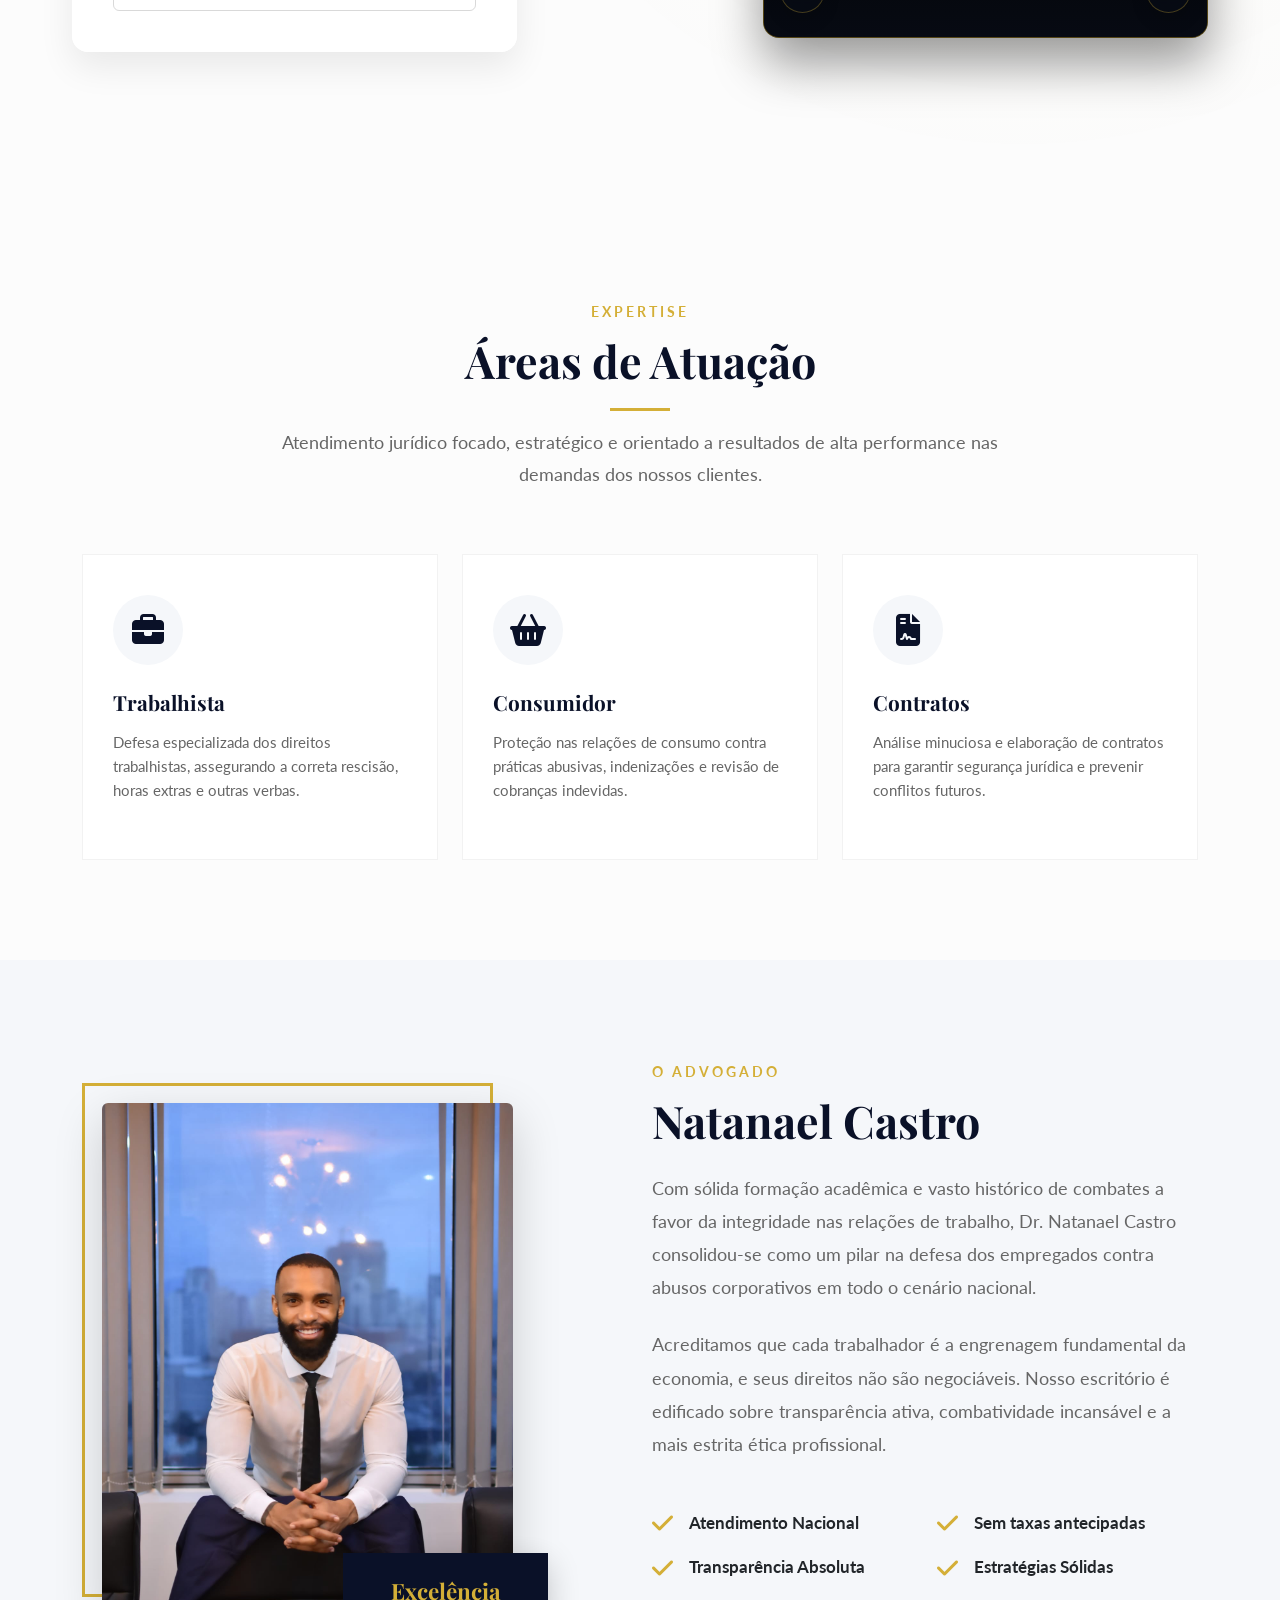
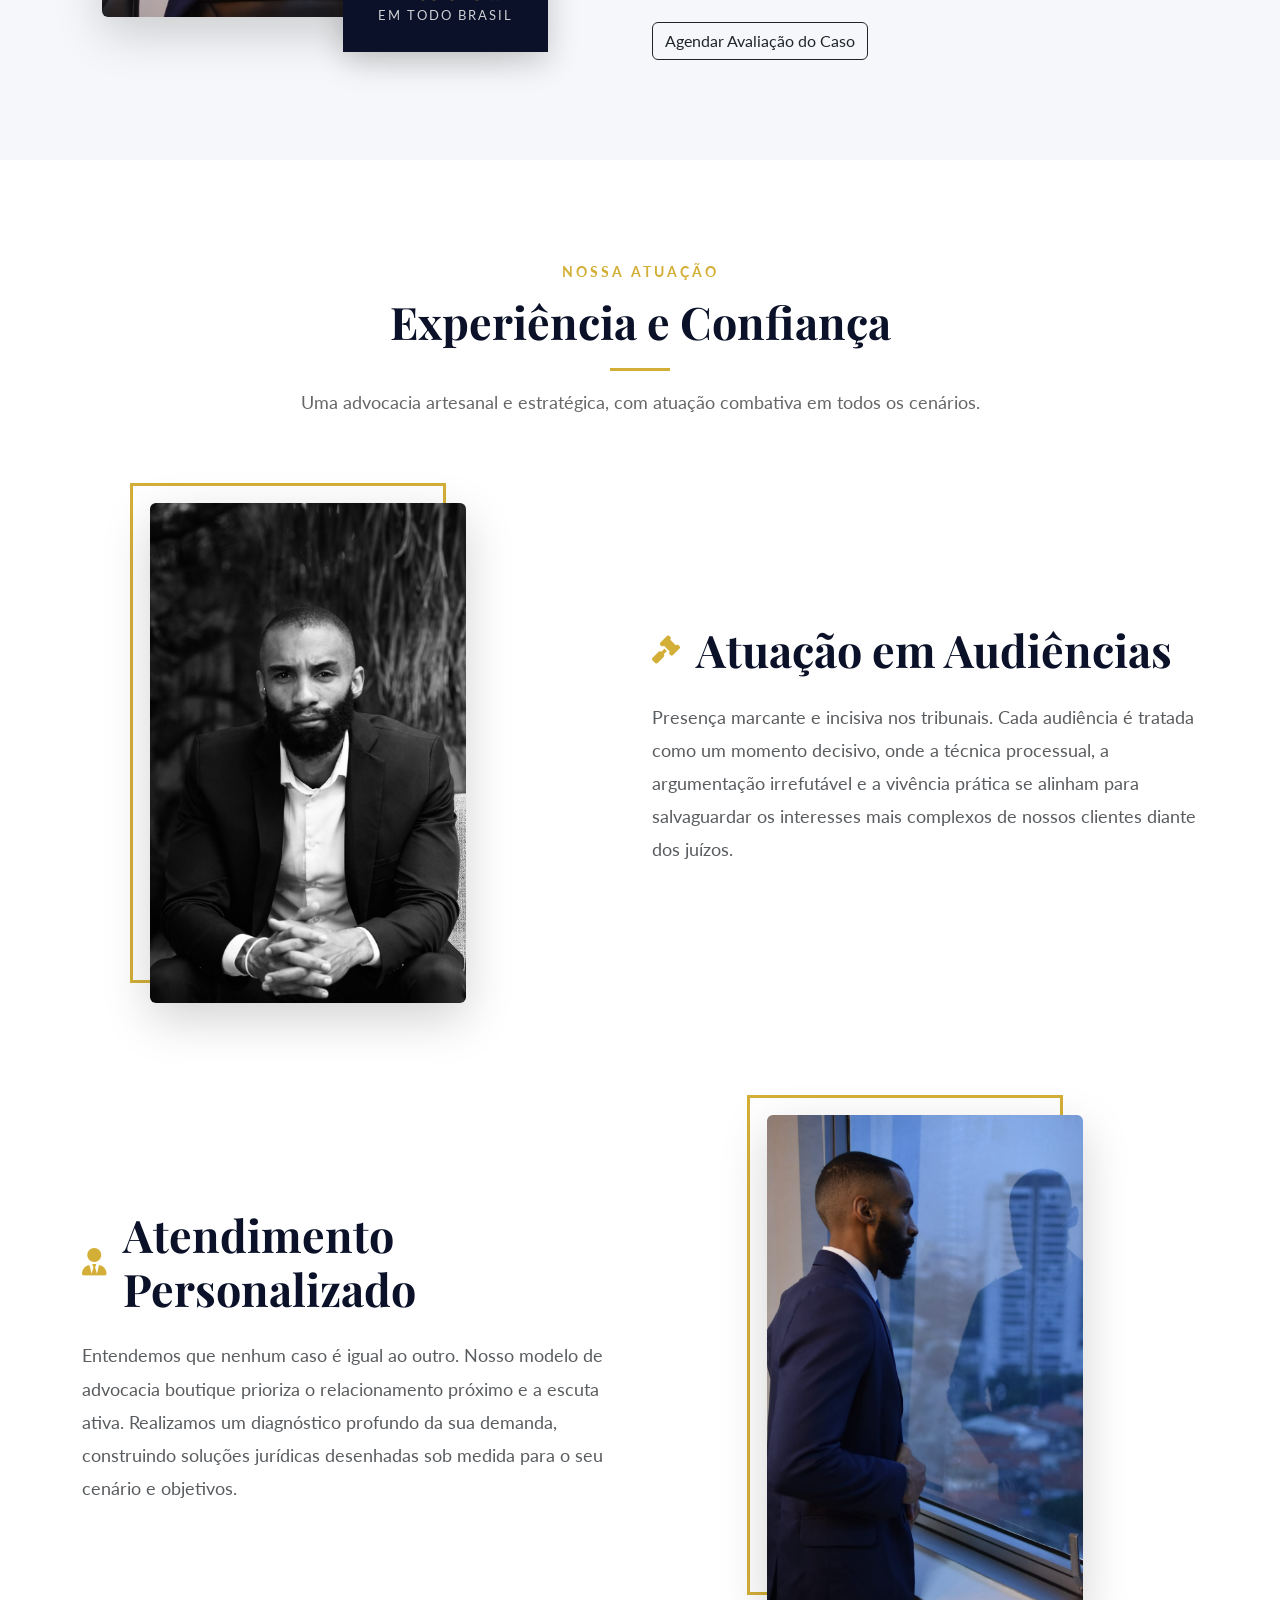
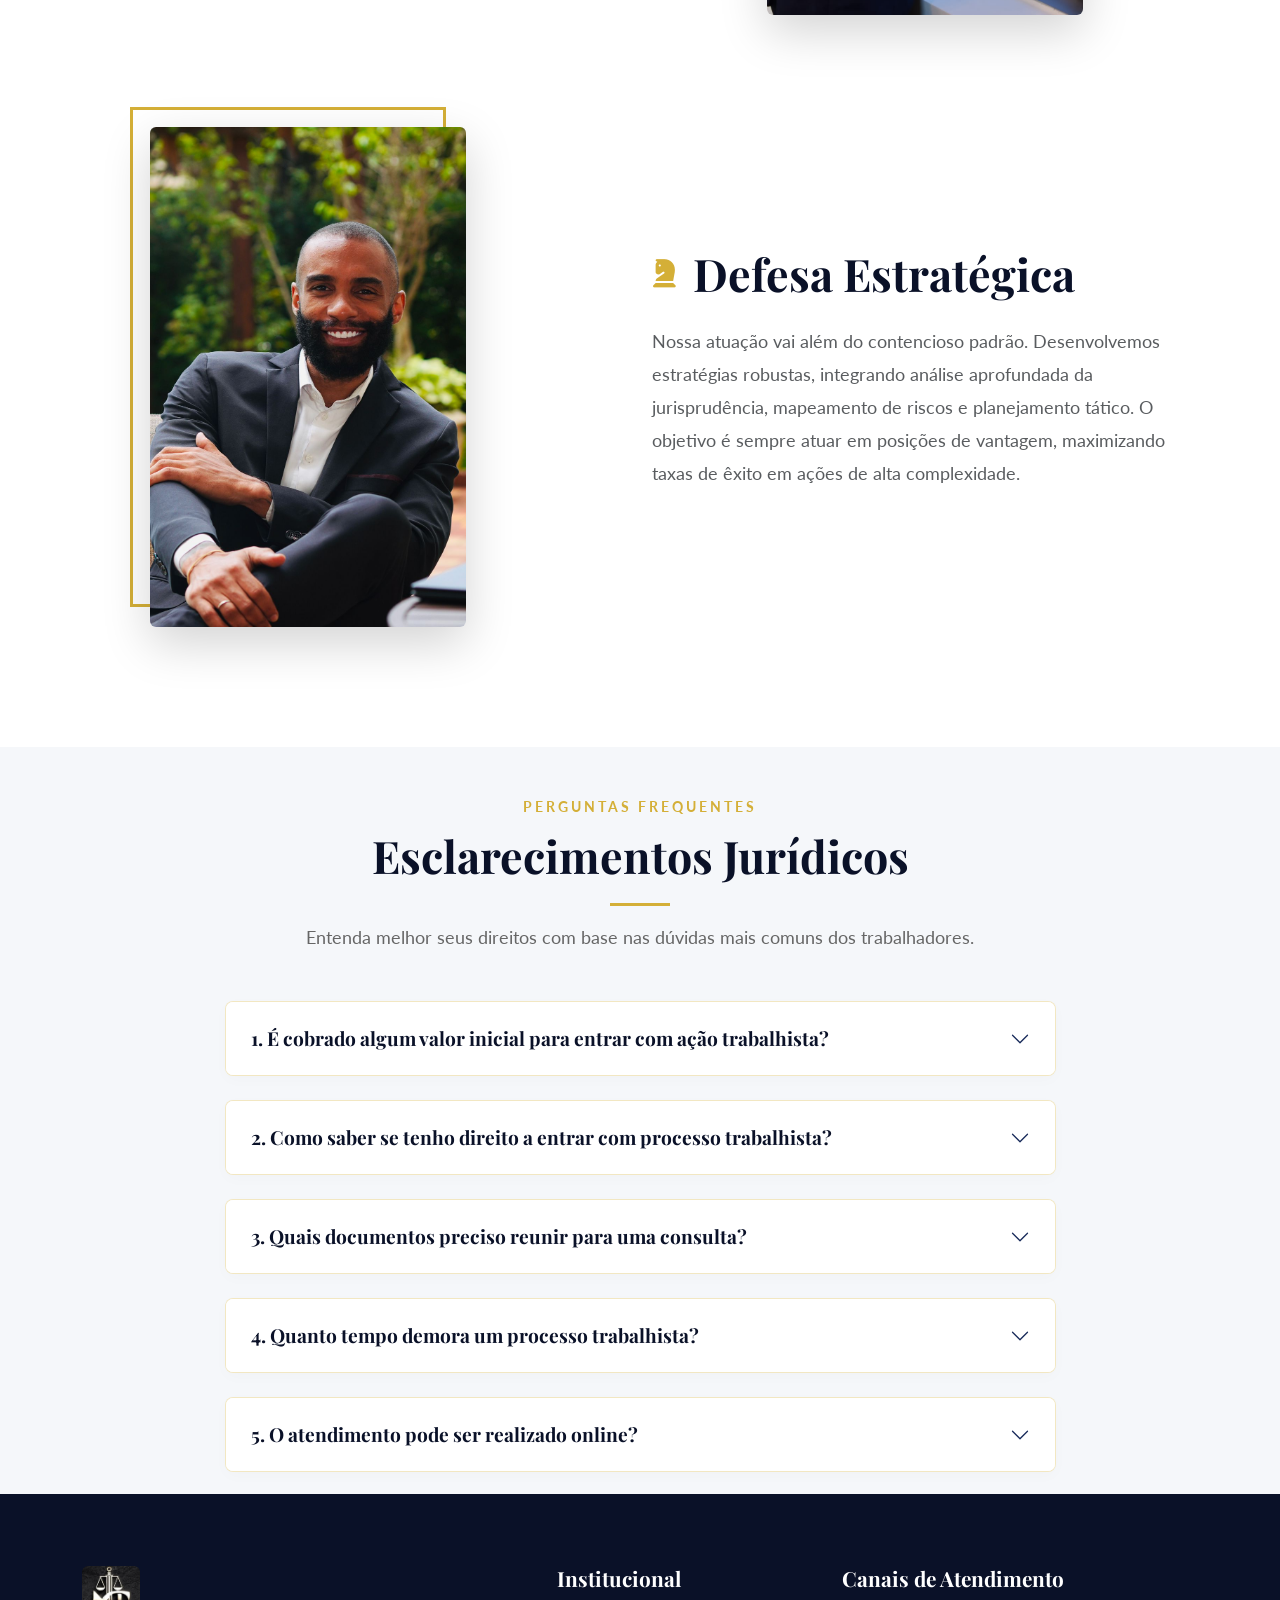
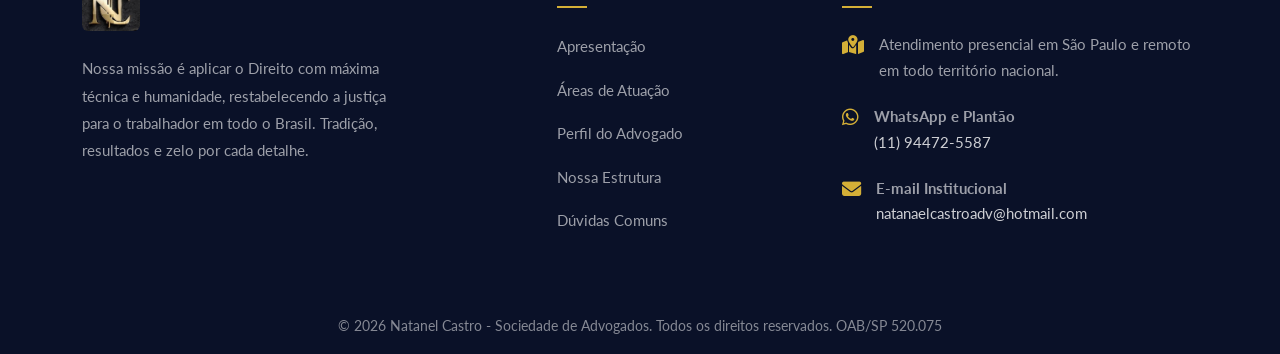
==== commit 89042af0: "bb" ====
--- a/index.html
+++ b/index.html
@@ -263,95 +263,75 @@
     <!-- ============================= -->
     <!-- VERSÃO B - HERO CLARO -->
     <!-- ============================= -->
-    <header id="inicio-b" class="hero-section position-relative overflow-hidden d-flex align-items-center" style="min-height: 100vh; background: url('images/justica.jpg') no-repeat center center; background-size: cover; background-attachment: fixed; padding-top: 100px;">
-        <!-- Overlay Claro Suave (sutil para manter a arte em evidência) -->
+    <header id="inicio-b" class="hero-section position-relative overflow-hidden d-flex align-items-center" style="min-height: 100vh; background: url('images/justica.jpg') no-repeat center center; background-size: cover; background-attachment: fixed; padding-top: 100px; padding-bottom: 80px;">
+        <!-- Overlay Claro Suave -->
         <div class="position-absolute top-0 start-0 w-100 h-100" style="background: rgba(255, 255, 255, 0.15); z-index: 1;"></div>
 
-        <!-- Fundo Escuro com Detalhes Ouro Sutis -->
-        <div class="hero-background-layer position-absolute w-100 h-100" style="inset: 0; background: radial-gradient(circle at 80% 30%, rgba(212, 175, 55, 0.05) 0%, transparent 50%); pointer-events: none;"></div>
-        <div class="hero-background-layer position-absolute w-100 h-100" style="inset: 0; background: radial-gradient(circle at 20% 80%, rgba(212, 175, 55, 0.03) 0%, transparent 40%); pointer-events: none;"></div>
-
-        <div class="container-fluid px-4 px-xl-5 position-relative z-index-2 w-100 pb-5 pb-lg-0">
-            <div class="row align-items-center justify-content-center justify-content-lg-evenly h-100">
+        <!-- Fundo Escuro com Detalhes Ouro Sutis (removido para deixar mais limpo ou apenas reter o suave) -->
+        <div class="hero-background-layer position-absolute w-100 h-100" style="inset: 0; background: radial-gradient(circle at 80% 30%, rgba(212, 175, 55, 0.05) 0%, transparent 50%); pointer-events: none; z-index: 1;"></div>
+        
+        <div class="container-fluid px-4 px-xl-5 position-relative z-index-2 w-100">
+            <div class="row align-items-center justify-content-center justify-content-xl-between gx-lg-5 h-100" style="max-width: 1400px; margin: 0 auto;">
                 
                 <!-- Texto (Esquerda) -->
-                <div class="col-lg-5 col-xl-4 offset-xl-1 text-left mt-4 mt-lg-0 mb-5 mb-lg-0" data-aos="fade-up" data-aos-duration="1000">
-                    <div style="background: rgba(255, 255, 255, 0.85); backdrop-filter: blur(15px); padding: 45px; border-radius: 12px; box-shadow: 0 15px 40px rgba(0,0,0,0.08); border: 1px solid rgba(255,255,255,0.5);">
-                        <div class="hero-badge d-inline-block px-3 py-1 mb-4" style="border: 1px solid rgba(212, 175, 55, 0.4); border-radius: 50px; background: rgba(255,255,255,0.7); font-family: 'Lato', sans-serif; font-size: 0.75rem; text-transform: uppercase; letter-spacing: 2px; color: var(--gold);">
-                        Escritório de Advocacia Especializada
-                    </div>
-                    
-                    <h1 class="hero-title mb-4 text-dark" style="font-size: clamp(2.5rem, 4vw, 3.5rem); font-weight: 700; line-height: 1.15; letter-spacing: -0.5px;">
-                        A EXCELÊNCIA NA DEFESA DOS <span style="color: var(--gold); display: block; margin-top: 5px;">SEUS DIREITOS.</span>
-                    </h1>
-                    
-                    <blockquote class="premium-quote mb-5" style="border-left: 2px solid var(--gold); padding-left: 20px; font-family: 'Playfair Display', serif; font-style: italic; font-size: 1.1rem; color: rgba(0,0,0,0.7);">
-                        "A injustiça num lugar qualquer é uma ameaça à justiça em todo o lugar."
-                        <cite style="display: block; font-family: 'Lato', sans-serif; font-size: 0.85rem; font-style: normal; margin-top: 10px; color: var(--gold); text-transform: uppercase; letter-spacing: 1px;">— Martin Luther King</cite>
-                    </blockquote>
-                    
-                    <div class="hero-buttons d-flex flex-wrap gap-3" data-aos="fade-up" data-aos-delay="200" data-aos-duration="1000">
-                        <a href="https://wa.me/5511944725587?text=Ol%C3%A1%20Dr.%20Natanael%2C%20gostaria%20de%20agendar%20uma%20avalia%C3%A7%C3%A3o%20do%20meu%20caso." target="_blank" class="btn btn-gold btn-lg px-4 d-flex align-items-center justify-content-center gap-2 shadow" style="border-radius: 4px; font-size: 0.95rem; text-transform: uppercase; letter-spacing: 1px; font-weight: 700; padding-top: 15px; padding-bottom: 15px; border: none;">
-                            <i class="fa-brands fa-whatsapp fs-5"></i> Agendar Avaliação
-                        </a>
-                        <a href="#especialidades" class="btn btn-outline-dark btn-lg px-4 d-flex align-items-center justify-content-center gap-2" style="border-radius: 4px; font-size: 0.95rem; text-transform: uppercase; letter-spacing: 1px; border-color: rgba(0,0,0,0.15);">
-                            Nossas Áreas
-                        </a>
-                    </div>
+                <div class="col-lg-6 col-xl-5 text-left mt-5 mt-lg-0 mb-5 mb-lg-0" data-aos="fade-up" data-aos-duration="1000">
+                    <!-- Glassmorphism Card -->
+                    <div class="hero-glass-card" style="background: rgba(255, 255, 255, 0.82); backdrop-filter: blur(8px); padding: 2.5rem; border-radius: 16px; border: 1px solid rgba(255, 255, 255, 0.6); box-shadow: 0 15px 35px rgba(0,0,0,0.08); width: 100%; margin: 0 auto;">
+                        
+                        <div class="hero-badge d-inline-block px-3 py-1 mb-4" style="border: 1px solid rgba(212, 175, 55, 0.4); border-radius: 50px; background: rgba(255,255,255,0.7); font-family: 'Lato', sans-serif; font-size: 0.75rem; text-transform: uppercase; letter-spacing: 2px; color: var(--gold); font-weight: 700;">
+                            Escritório de Advocacia Especializada
+                        </div>
+                        
+                        <h1 class="hero-title mb-4 text-dark" style="font-size: clamp(2.2rem, 3.5vw, 3rem); font-weight: 700; line-height: 1.15; letter-spacing: -0.5px;">
+                            A EXCELÊNCIA NA DEFESA DOS <span style="color: var(--gold); display: block; margin-top: 5px;">SEUS DIREITOS.</span>
+                        </h1>
+                        
+                        <blockquote class="premium-quote mb-5" style="border-left: 2px solid var(--gold); padding-left: 15px; font-family: 'Playfair Display', serif; font-style: italic; font-size: 1.05rem; color: rgba(0,0,0,0.8);">
+                            "A injustiça num lugar qualquer é uma ameaça à justiça em todo o lugar."
+                            <cite style="display: block; font-family: 'Lato', sans-serif; font-size: 0.85rem; font-style: normal; margin-top: 10px; color: var(--gold); text-transform: uppercase; letter-spacing: 1px; font-weight: 600;">— Martin Luther King</cite>
+                        </blockquote>
+                        
+                        <div class="hero-buttons d-flex flex-wrap gap-3">
+                            <a href="https://wa.me/5511944725587?text=Ol%C3%A1%20Dr.%20Natanael%2C%20gostaria%20de%20agendar%20uma%20avalia%C3%A7%C3%A3o%20do%20meu%20caso." target="_blank" class="btn btn-gold btn-lg px-4 d-flex align-items-center justify-content-center gap-2 shadow" style="border-radius: 6px; font-size: 0.9rem; text-transform: uppercase; letter-spacing: 1px; font-weight: 700; padding-top: 12px; padding-bottom: 12px; border: none; flex-grow: 1;">
+                                <i class="fa-brands fa-whatsapp fs-5"></i> Agendar Avaliação
+                            </a>
+                            <a href="#especialidades" class="btn btn-outline-dark btn-lg px-4 d-flex align-items-center justify-content-center gap-2" style="border-radius: 6px; font-size: 0.9rem; text-transform: uppercase; letter-spacing: 1px; border-color: rgba(0,0,0,0.15); flex-grow: 1; font-weight: 600;">
+                                Nossas Áreas
+                            </a>
+                        </div>
                     </div>
                 </div>
 
                 <!-- Vídeo Integrado Premium (Direita) -->
-                <div class="col-lg-6 col-xl-5 position-relative pe-xl-5 mt-4 mt-lg-0" data-aos="fade-left" data-aos-duration="1200" data-aos-delay="300">
-                    <div class="hero-visual-composition position-relative mx-auto mx-lg-0 shadow-lg" style="max-width: 580px; border: 1px solid rgba(212, 175, 55, 0.4); border-radius: 12px; background: #000; overflow: hidden; box-shadow: 0 25px 50px rgba(0,0,0,0.5) !important;">
-                        
-                        <!-- Wrapper do Vídeo -->
-                        <div class="ratio border-0 m-0 p-0" style="--bs-aspect-ratio: 125%; cursor: pointer;" id="videoWrapper">
+                <div class="col-lg-6 col-xl-5 position-relative mt-5 mt-lg-0" data-aos="fade-left" data-aos-duration="1200" data-aos-delay="300">
+                    <div class="hero-visual-composition position-relative mx-auto shadow-lg" style="max-width: 580px; border: 1px solid rgba(212, 175, 55, 0.4); border-radius: 16px; background: #000; overflow: hidden; box-shadow: 0 25px 50px rgba(0,0,0,0.4) !important;">
+                        
+                        <!-- Wrapper do Vídeo Visual Replica -->
+                        <div class="ratio border-0 m-0 p-0" style="--bs-aspect-ratio: 125%; cursor: pointer;" id="videoWrapperB">
                             
-                            <video id="heroVideo" playsinline preload="metadata" muted style="width: 100%; height: 100%; object-fit: cover; object-position: center top; transition: opacity 0.5s ease;">
+                            <video id="heroVideoB" playsinline preload="metadata" muted loop autoplay style="width: 100%; height: 100%; object-fit: cover; object-position: center top; transition: opacity 0.5s ease;">
                                 <source src="images/VIDEO1.mp4" type="video/mp4">
                             </video>
-                            
-                            <!-- Tela Final (Overlay) Invisível no meio da execução -->
-                            <div id="videoEndOverlay" class="position-absolute w-100 h-100 top-0 start-0 z-index-3 d-flex flex-column align-items-center justify-content-center video-end-screen" style="border-radius: 12px;">
-                                <img id="videoEndThumbnail" src="images/justica.jpg" class="position-absolute w-100 h-100 object-fit-cover opacity-25" style="z-index:-1;" alt="Capa Final">
-                                <h4 class="text-dark text-center fw-bold mb-4 font-playfair px-4" style="text-shadow: 0 4px 10px rgba(0,0,0,0.8);">Pronto para avançar com a sua defesa?</h4>
+
+                            <!-- Controles Personalizados em Botões Flutuantes (Visual Only para não conflitar IDs) -->
+                            <div class="video-custom-controls position-absolute w-100 h-100 top-0 start-0 pointer-events-none d-flex flex-column justify-content-end p-0" style="background: linear-gradient(to top, rgba(8,12,22,0.85) 0%, transparent 35%); opacity: 1; transition: opacity 0.3s ease; z-index: 2;">
                                 
-                                <div class="d-flex flex-column gap-3 w-100 px-5 align-items-center z-10">
-                                    <a href="https://wa.me/5511944725587?text=Ol%C3%A1%20Dr.%20Natanael%2C%20gostaria%20de%20agendar%20uma%20avalia%C3%A7%C3%A3o%20do%20meu%20caso." target="_blank" class="btn btn-gold w-100 d-flex justify-content-center align-items-center gap-2" style="font-weight:700; text-transform: uppercase;">
-                                        <i class="fa-brands fa-whatsapp fs-5"></i> Agendar Avaliação
-                                    </a>
-                                    <button id="btnReplay" class="btn btn-outline-dark w-100 d-flex justify-content-center align-items-center gap-2" style="background: rgba(0,0,0,0.05); text-transform: uppercase;">
-                                        <i class="fa-solid fa-arrow-rotate-left"></i> Assistir Novamente
-                                    </button>
-                                </div>
-                            </div>
-                            
-                            <!-- Controles Personalizados em Botões Flutuantes -->
-                            <div id="customControls" class="video-custom-controls position-absolute w-100 h-100 top-0 start-0 pointer-events-none d-flex flex-column justify-content-end p-0" style="background: linear-gradient(to top, rgba(8,12,22,0.85) 0%, transparent 35%); opacity: 0; transition: opacity 0.3s ease; z-index: 2;">
-                                
-                                <!-- Central Play/Pause Icon Flutuante (Somente Animação) -->
-                                <div id="centerPlayIcon" class="position-absolute top-50 start-50 translate-middle text-dark" style="font-size: 4rem; text-shadow: 0 4px 15px rgba(0,0,0,0.3); opacity: 0; transform: scale(0.5); pointer-events: none; transition: all 0.3s cubic-bezier(0.175, 0.885, 0.32, 1.275);">
-                                    <i class="fa-solid fa-play"></i>
-                                </div>
-
                                 <div class="w-100 px-3 pb-3 pointer-events-auto" style="pointer-events: auto;">
                                     <div class="d-flex w-100 justify-content-between align-items-center mb-2 gap-2">
                                         <!-- Play / Pause -->
-                                        <button id="togglePlayBtn" class="btn rounded-circle text-dark d-flex align-items-center justify-content-center video-control-btn shadow" title="Reproduzir/Pausar">
-                                            <i class="fa-solid fa-pause" id="playIcon"></i>
+                                        <button class="btn rounded-circle text-white d-flex align-items-center justify-content-center video-control-btn shadow" title="Reproduzir/Pausar" onclick="let v=document.getElementById('heroVideoB'); if(v.paused){v.play();}else{v.pause();}">
+                                            <i class="fa-solid fa-pause"></i>
                                         </button>
                                         
-                                        <!-- Tempo de Progresso (Visual Elegante) -->
-                                        <span id="currentTime" class="text-dark" style="font-size:0.75rem; font-weight:600; opacity:0.8; font-family: 'Lato', sans-serif;">0:00</span>
-                                        <div class="video-progress-bar-container flex-grow-1 mx-2" id="progressBarContainer">
-                                            <div class="video-progress-fill shadow" id="progressBarFill"></div>
+                                        <!-- Tempo de Progresso -->
+                                        <span class="text-white" style="font-size:0.75rem; font-weight:600; opacity:0.8; font-family: 'Lato', sans-serif;">VISUALIZAÇÃO DE TESTE</span>
+                                        <div class="video-progress-bar-container flex-grow-1 mx-2">
+                                            <div class="video-progress-fill shadow" style="width: 50%;"></div>
                                         </div>
-                                        <span id="durationTime" class="text-dark" style="font-size:0.75rem; font-weight:600; opacity:0.8; font-family: 'Lato', sans-serif;">0:00</span>
 
                                         <!-- Volume -->
-                                        <button id="toggleAudioBtn" class="btn rounded-circle text-dark d-flex align-items-center justify-content-center video-control-btn shadow" title="Mudo/Desmutar">
-                                            <i class="fa-solid fa-volume-xmark" id="audioIcon"></i>
+                                        <button class="btn rounded-circle text-white d-flex align-items-center justify-content-center video-control-btn shadow" title="Mudo/Desmutar" onclick="let v=document.getElementById('heroVideoB'); v.muted=!v.muted;">
+                                            <i class="fa-solid fa-volume-xmark"></i>
                                         </button>
                                     </div>
                                 </div>
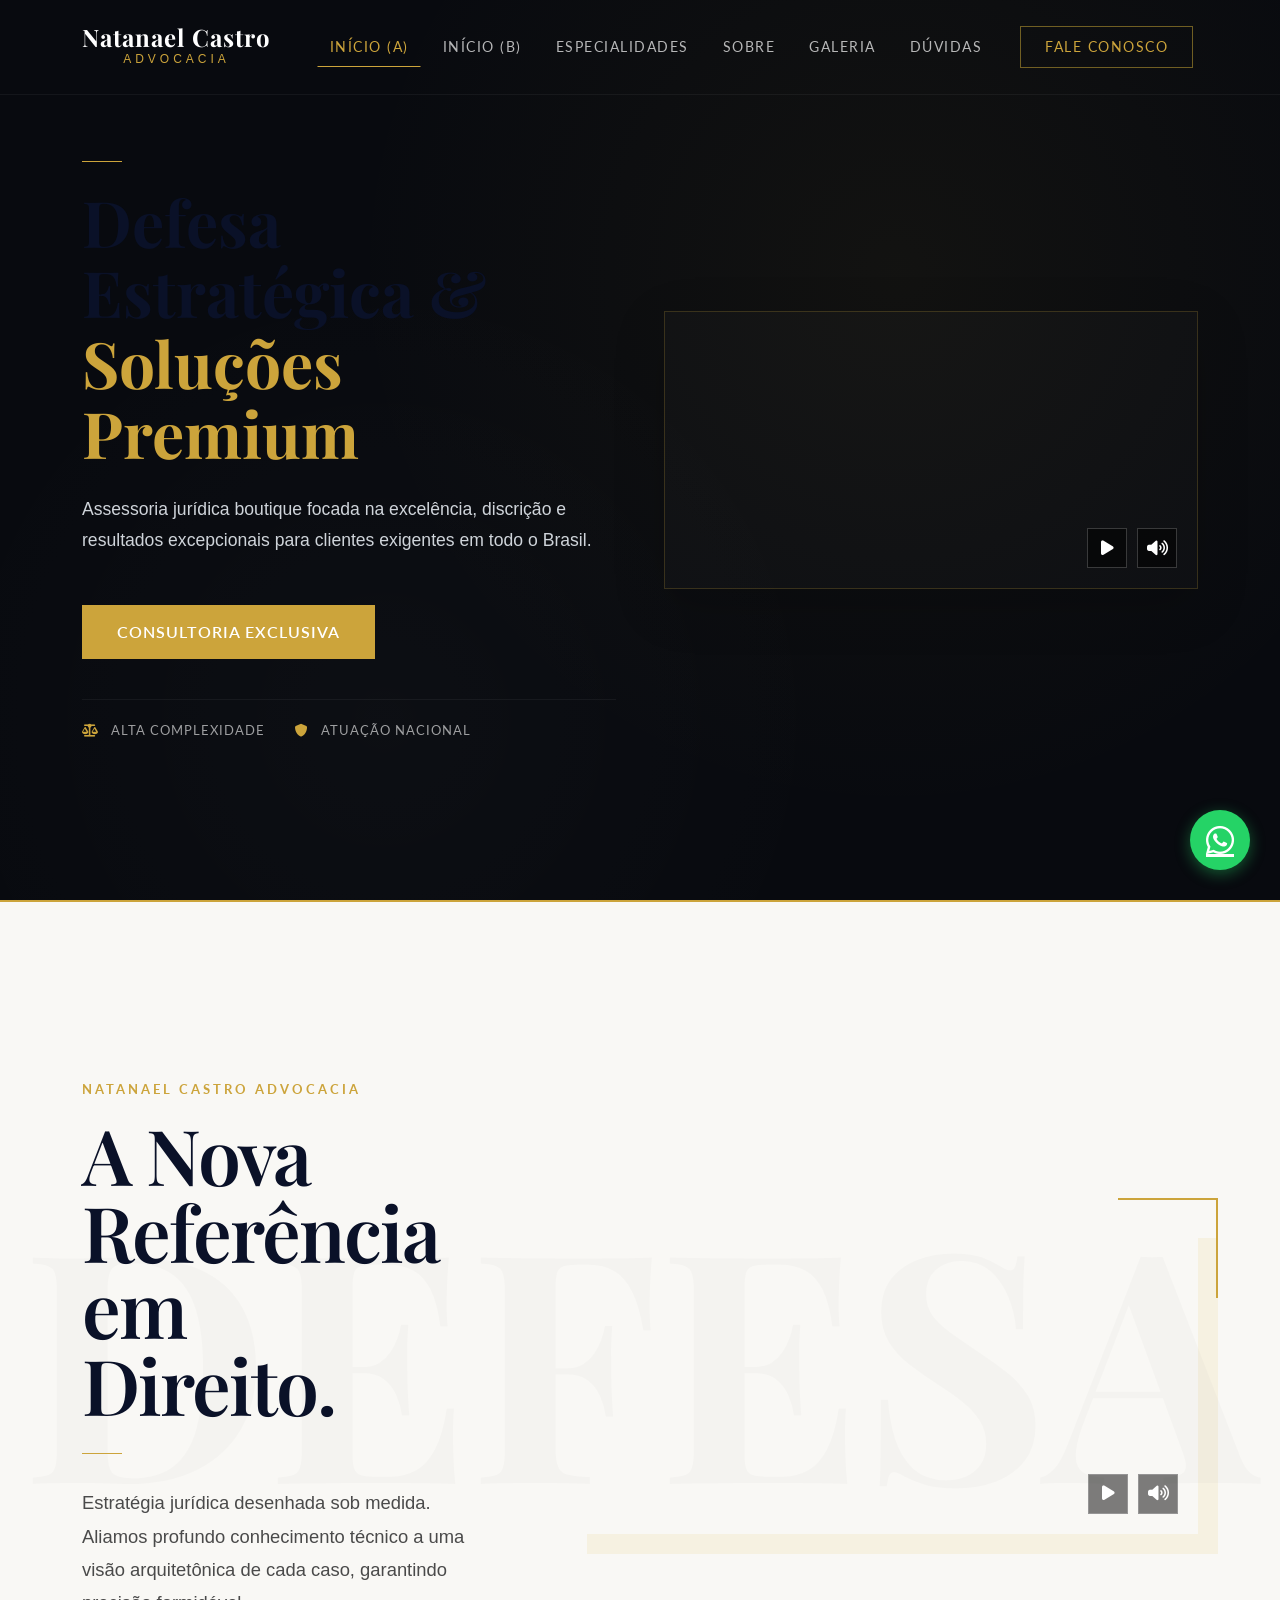
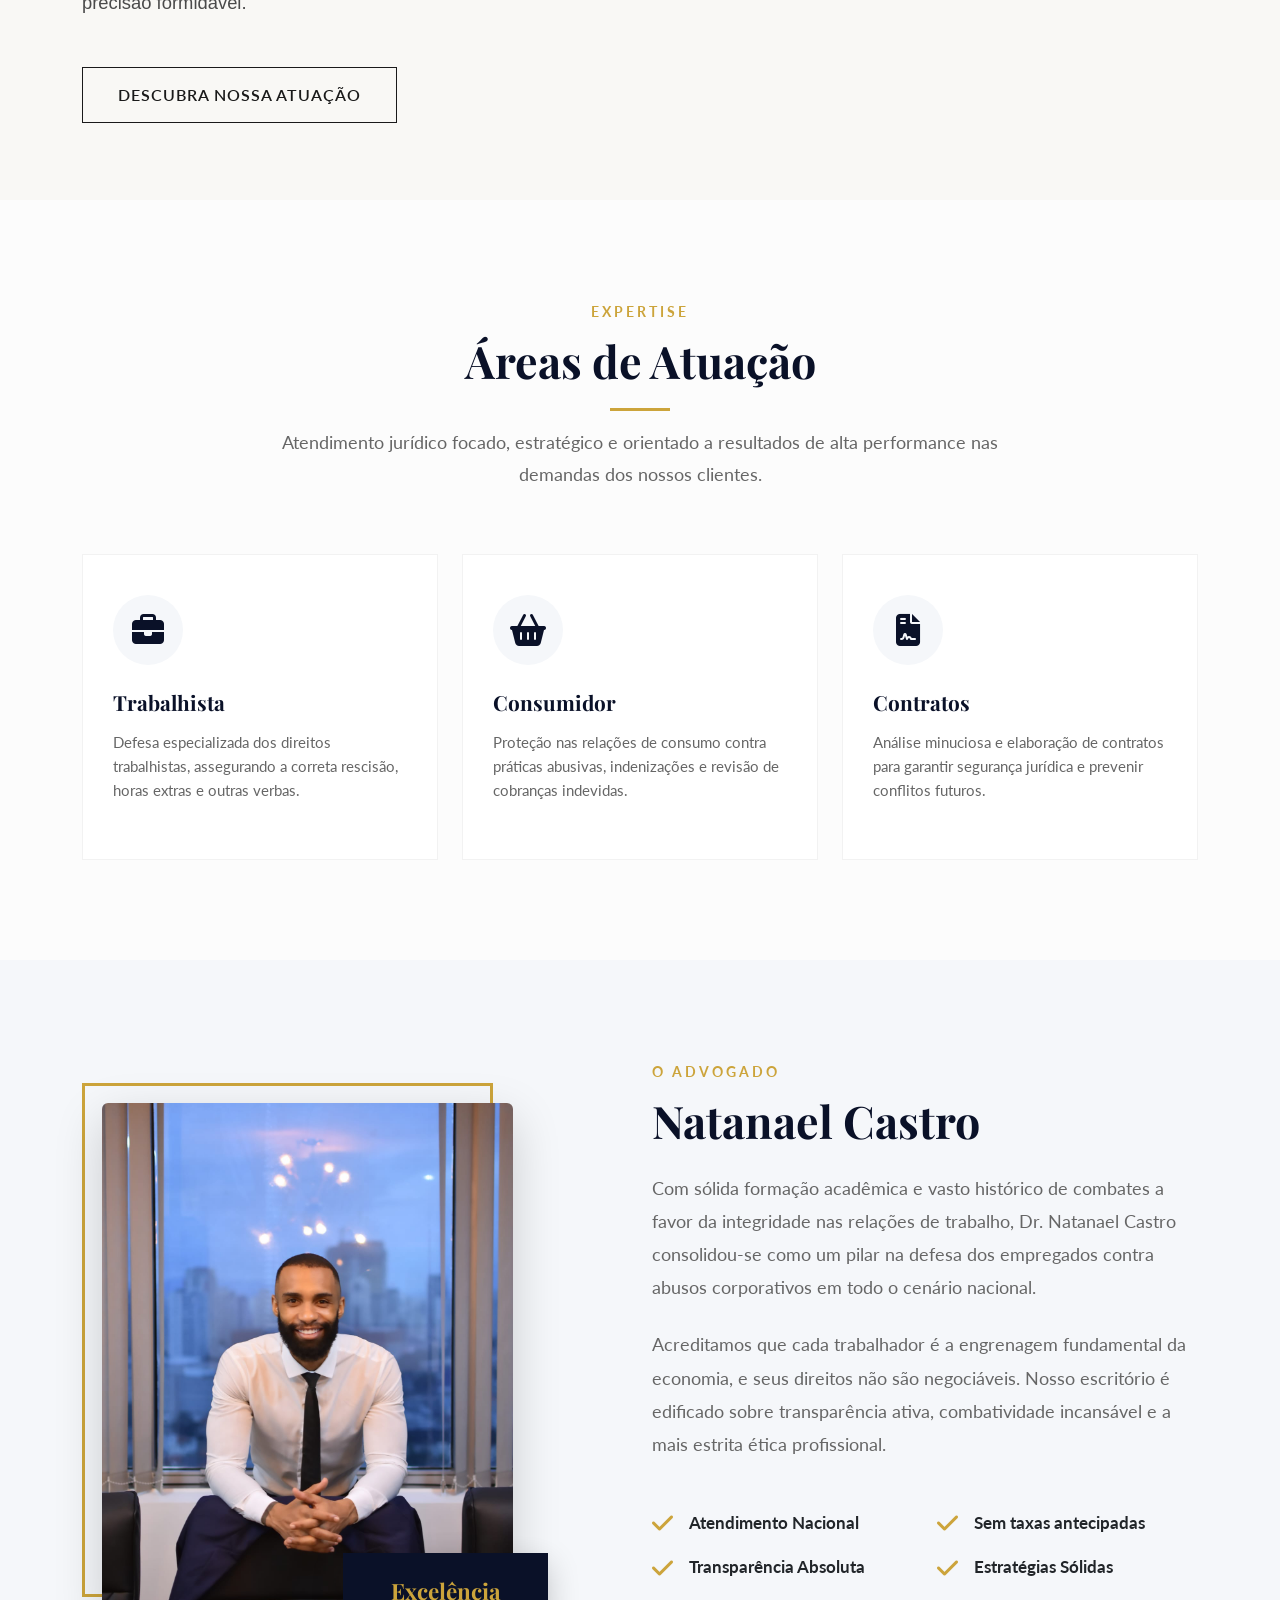
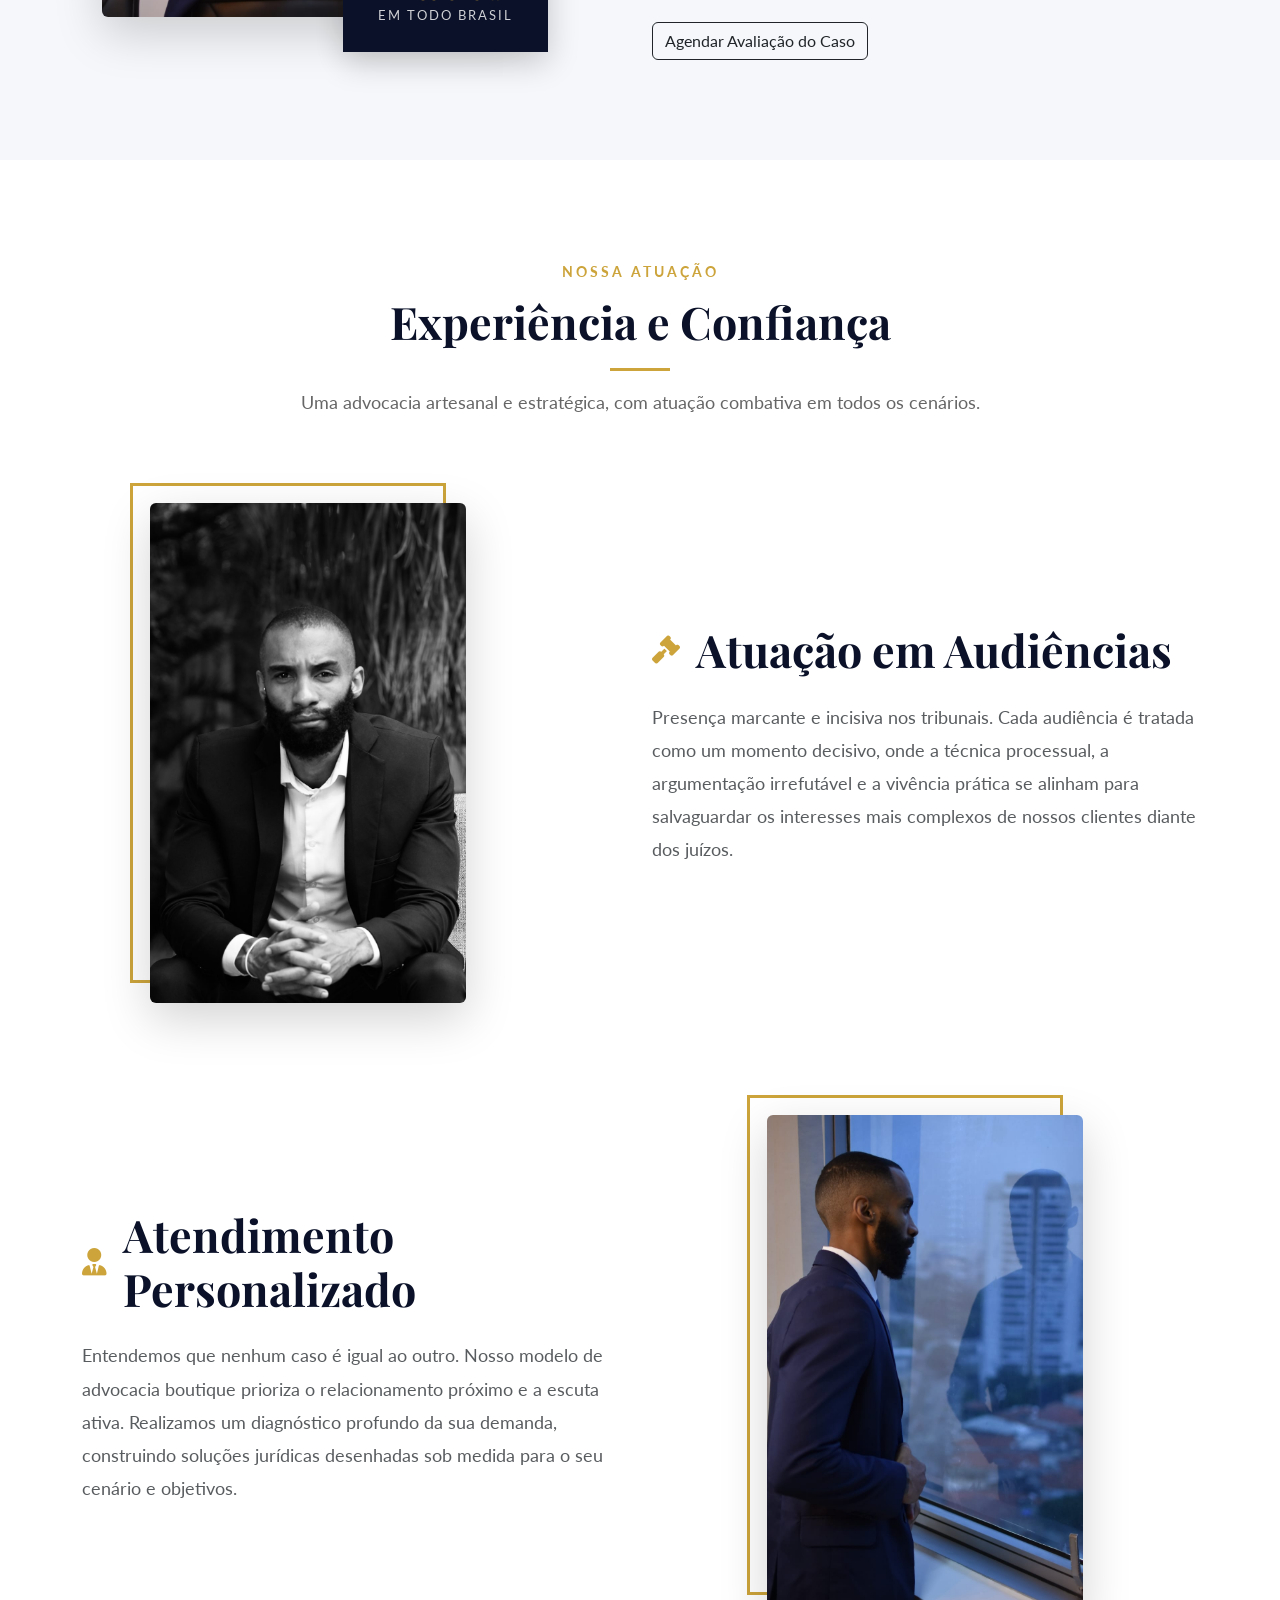
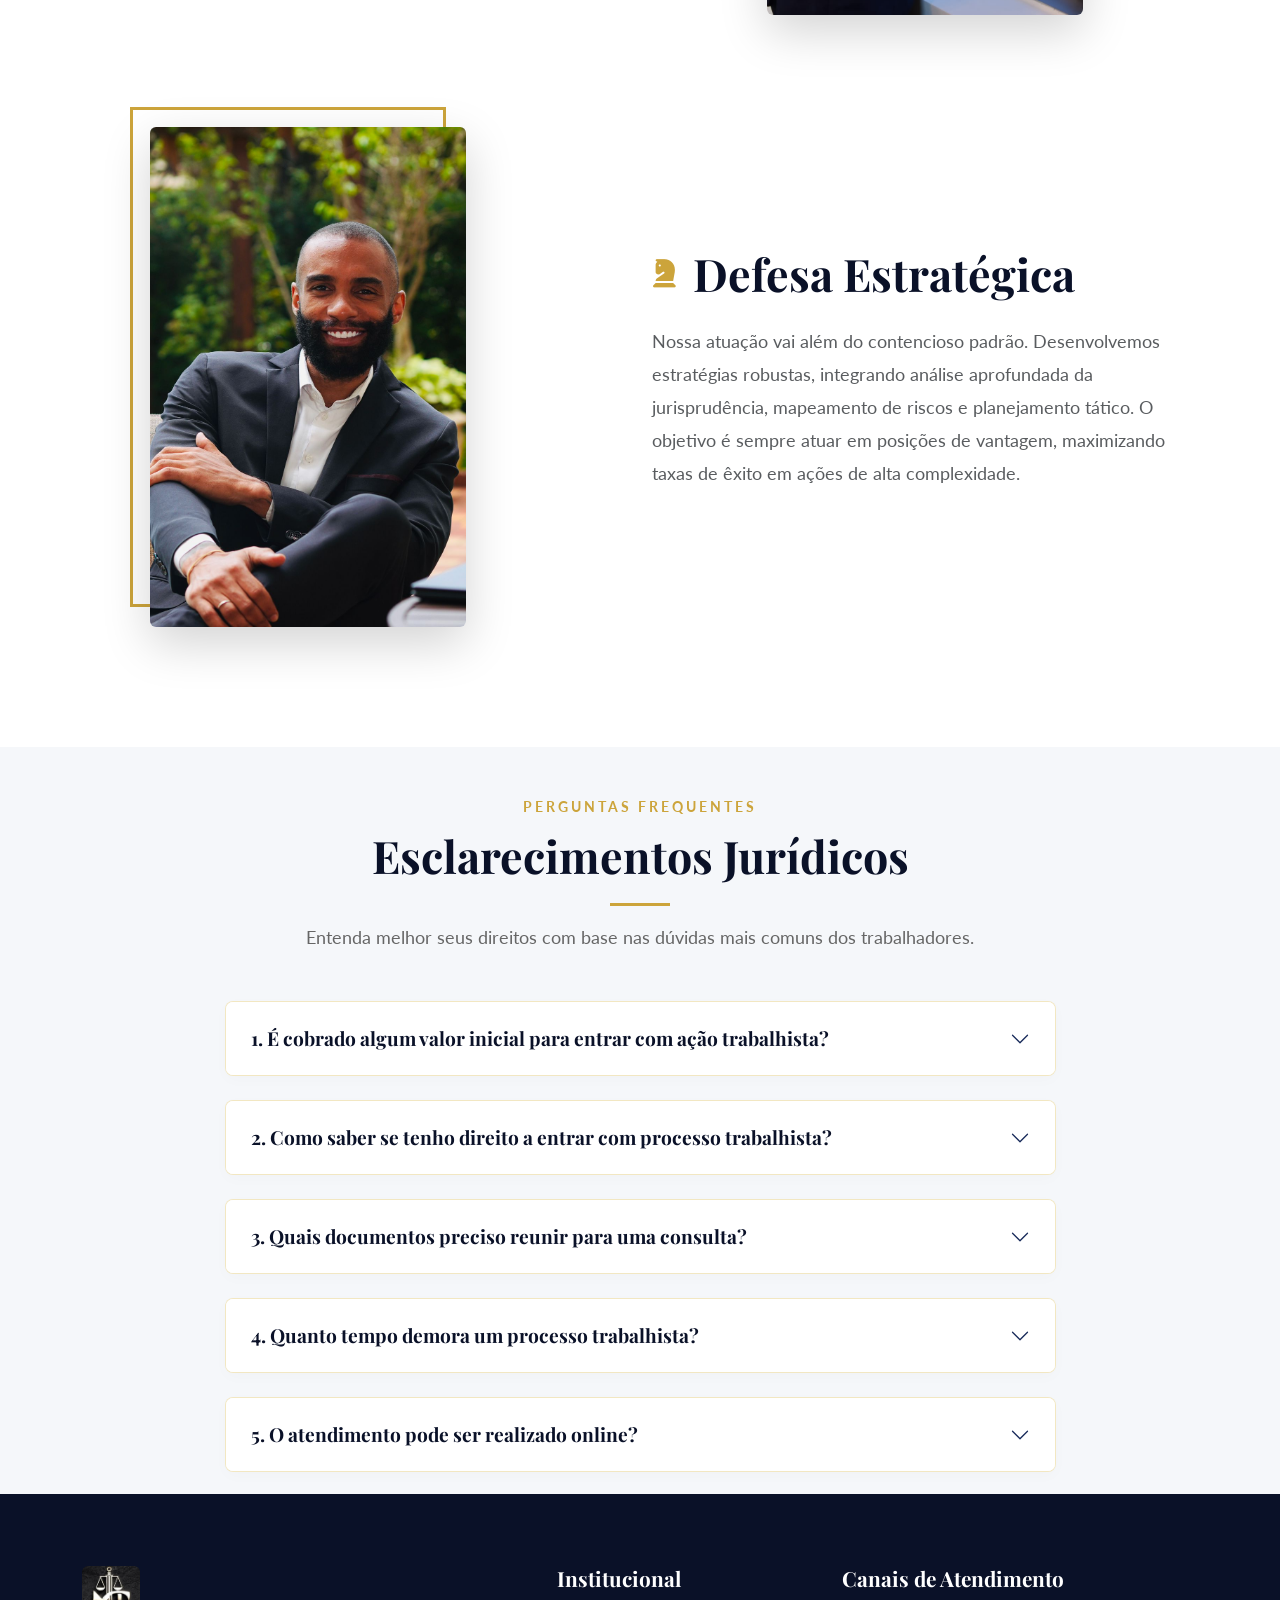
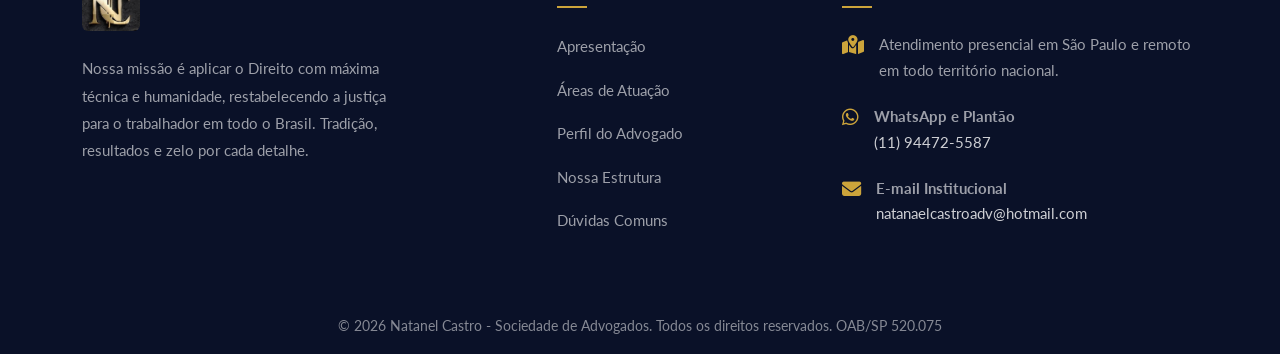
==== commit b9d55685: "aaaa" ====
--- a/index.html
+++ b/index.html
@@ -23,94 +23,284 @@
     <link rel="stylesheet" href="css/style.css">
     
     <style>
-        /* Smooth Scrolling Configuration para Bootstrap 5.3+ ScrollSpy fix */
-        html { scroll-behavior: smooth; scroll-padding-top: 90px; }
-
-        /* Melhorias UI/UX & Efeitos Premium */
-        .navbar { padding: 25px 0; transition: all 0.4s cubic-bezier(0.165, 0.84, 0.44, 1); }
-        .navbar.scrolled {
-            padding: 12px 0;
-            background: rgba(8, 12, 22, 0.92) !important;
-            backdrop-filter: blur(12px);
-            -webkit-backdrop-filter: blur(12px);
-            border-bottom: 1px solid rgba(212, 175, 55, 0.15);
-            box-shadow: 0 10px 30px rgba(0,0,0,0.3);
-        }
-
-        .brand-text-main { font-family: 'Playfair Display', serif; font-size: 1.6rem; font-weight: 700; color: var(--gold); letter-spacing: 0; transition: color 0.3s ease; }
-        .brand-text-sub { font-family: 'Lato', sans-serif; font-size: 0.7rem; font-weight: 400; color: rgba(255,255,255,0.6); text-transform: uppercase; letter-spacing: 4px; margin-top: 2px; }
-        .navbar-brand:hover .brand-text-main { color: #fff; }
-        
-        @media (max-width: 991.98px) {
-            .navbar { background: rgba(8, 12, 22, 0.98) !important; padding: 15px 0 !important; }
-            .navbar-collapse { padding: 20px 0; border-top: 1px solid rgba(212,175,55,0.1); margin-top: 15px; }
-        }
-        
-        /* Menu Items Premium */
-        .nav-link { 
-            position: relative; 
-            font-family: 'Lato', sans-serif; 
-            font-size: 0.85rem; 
-            font-weight: 400; 
-            text-transform: uppercase; 
-            letter-spacing: 1.5px; 
-            color: rgba(255,255,255,0.8) !important;
-            margin: 0 8px;
-            padding: 8px 0 !important;
-            transition: color 0.3s ease;
-        }
-        .nav-link:hover, .nav-link.active { color: var(--gold) !important; }
-        .nav-link::after { 
-            content: ''; 
-            position: absolute; 
-            width: 0; 
-            height: 1px; 
-            bottom: 0; 
-            left: 50%; 
-            transform: translateX(-50%);
-            background-color: var(--gold); 
-            transition: width 0.3s cubic-bezier(0.165, 0.84, 0.44, 1); 
-        }
-        .nav-link:hover::after, .nav-link.active::after { width: 100%; }
-        
-        .btn-gold { position: relative; overflow: hidden; transition: all 0.3s ease; z-index: 1; }
-        .btn-gold::before { content: ''; position: absolute; top: 0; left: -100%; width: 100%; height: 100%; background: linear-gradient(90deg, transparent, rgba(255,255,255,0.2), transparent); transition: all 0.5s ease; z-index: -1; }
-        .btn-gold:hover { transform: translateY(-3px); box-shadow: 0 8px 25px rgba(212, 175, 55, 0.4) !important; }
-        .btn-gold:hover::before { left: 100%; }
-        
-        .btn-outline-gold:hover { transform: translateY(-2px); box-shadow: 0 5px 15px rgba(212, 175, 55, 0.2); }
-
-        .feature-card, .practice-card { transition: all 0.4s cubic-bezier(0.165, 0.84, 0.44, 1); }
-        .feature-card:hover, .practice-card:hover { transform: translateY(-8px); box-shadow: 0 15px 35px rgba(0,0,0,0.1) !important; border-color: rgba(212, 175, 55, 0.5); }
-
-        .float-whatsapp { animation: pulse-whatsapp 2s infinite; }
-        @keyframes pulse-whatsapp {
-            0% { box-shadow: 0 0 0 0 rgba(37, 211, 102, 0.6); }
-            70% { box-shadow: 0 0 0 15px rgba(37, 211, 102, 0); }
-            100% { box-shadow: 0 0 0 0 rgba(37, 211, 102, 0); }
-        }
-
-        /* Video Controls Custom UI */
-        .video-control-btn {
-            width: 45px; height: 45px; 
-            background: rgba(8, 12, 22, 0.6); 
-            backdrop-filter: blur(8px); 
-            border: 1px solid rgba(212, 175, 55, 0.3);
-            transition: all 0.3s ease;
-        }
-        .video-control-btn:hover { background: rgba(212, 175, 55, 0.8); border-color: var(--gold); transform: scale(1.05); }
-        
-        .video-progress-bar-container { height: 4px; background: rgba(255,255,255,0.2); border-radius: 2px; overflow: hidden; cursor: pointer; }
-        .video-progress-fill { height: 100%; background: var(--gold); width: 0%; transition: width 0.1s linear; }
-        
-        /* End Screen Overlay */
-        .video-end-screen {
-            background: rgba(8, 12, 22, 0.85); 
-            backdrop-filter: blur(10px);
-            opacity: 0; visibility: hidden; transition: all 0.4s ease;
-        }
-        .video-end-screen.active { opacity: 1; visibility: visible; }
-    </style>
+/* =========================================================================
+   STYLE A/B TEST - Navbar + Heros (Versões A e B)
+   ========================================================================= */
+
+/* ------------- NAVBAR PREMIUM ------------- */
+.navbar {
+    padding: 20px 0;
+    transition: all 0.4s cubic-bezier(0.4, 0, 0.2, 1);
+    background: transparent;
+    border-bottom: 1px solid rgba(255,255,255,0.05);
+}
+.navbar.scrolled {
+    padding: 12px 0;
+    background: rgba(8, 12, 22, 0.9) !important;
+    backdrop-filter: blur(20px);
+    -webkit-backdrop-filter: blur(20px);
+    border-bottom: 1px solid rgba(212, 175, 55, 0.2);
+    box-shadow: 0 4px 30px rgba(0, 0, 0, 0.1);
+}
+.brand-text-main {
+    font-family: 'Playfair Display', serif;
+    font-weight: 700;
+    color: #fff;
+    font-size: 1.5rem;
+    letter-spacing: 1px;
+    margin-bottom: 0;
+    line-height: 1;
+}
+.brand-text-sub {
+    font-family: 'Lato', sans-serif;
+    font-weight: 300;
+    color: var(--gold);
+    font-size: 0.75rem;
+    letter-spacing: 4px;
+    text-transform: uppercase;
+}
+.nav-link {
+    font-family: 'Lato', sans-serif;
+    font-size: 0.85rem;
+    font-weight: 400;
+    text-transform: uppercase;
+    letter-spacing: 1.5px;
+    color: rgba(255,255,255,0.7) !important;
+    position: relative;
+    padding: 8px 12px !important;
+    margin: 0 5px;
+    transition: color 0.3s ease;
+}
+.nav-link:hover, .nav-link.active {
+    color: #cca43b !important;
+}
+.nav-link::after {
+    content: '';
+    position: absolute;
+    width: 0;
+    height: 1px;
+    bottom: 0;
+    left: 50%;
+    transform: translateX(-50%);
+    background-color: #cca43b;
+    transition: width 0.3s ease;
+}
+.nav-link:hover::after, .nav-link.active::after {
+    width: 100%;
+}
+.btn-nav-outline {
+    border: 1px solid rgba(212, 175, 55, 0.5);
+    color: #cca43b !important;
+    border-radius: 0;
+    padding: 10px 24px !important;
+    transition: all 0.3s ease;
+}
+.btn-nav-outline:hover {
+    background: rgba(212, 175, 55, 0.1);
+    color: #cca43b !important;
+}
+
+/* ------------- GLOBAL CLASSES ------------- */
+:root {
+    --gold: #cca43b;
+    --gold-light: #e8c678;
+    --dark-bg: #080a0f;
+    --light-bg: #F9F8F5; /* off-white/champagne */
+}
+.gold-text { color: var(--gold); }
+.gold-line {
+    width: 40px;
+    height: 1px;
+    background: var(--gold);
+    display: inline-block;
+}
+.gold-line-vert {
+    width: 1px;
+    height: 60px;
+    background: var(--gold);
+    margin: 0 auto;
+}
+.font-serif { font-family: 'Playfair Display', serif; }
+
+/* ------------- VERSÃO A (LUXURY MINIMAL DARK) ------------- */
+.hero-a {
+    position: relative;
+    background: var(--dark-bg);
+    min-height: 100vh;
+    display: flex;
+    align-items: center;
+    overflow: hidden;
+    color: #ffffff;
+}
+/* Subtle Texture / Gradient */
+.hero-a::before {
+    content: "";
+    position: absolute;
+    top: 0; left: 0; width: 100%; height: 100%;
+    background: radial-gradient(circle at 70% 30%, rgba(212, 175, 55, 0.05) 0%, transparent 50%),
+                radial-gradient(circle at 30% 80%, rgba(255, 255, 255, 0.02) 0%, transparent 40%);
+    z-index: 1;
+}
+.hero-a-content {
+    position: relative;
+    z-index: 3;
+}
+.hero-a-title {
+    font-size: clamp(3rem, 5vw, 4.5rem);
+    font-weight: 700;
+    line-height: 1.1;
+    margin-bottom: 25px;
+}
+.hero-a-subtitle {
+    font-family: 'Lato', sans-serif;
+    font-size: 1.1rem;
+    font-weight: 300;
+    color: #cfd4da;
+    line-height: 1.8;
+}
+.trust-indicators {
+    margin-top: 40px;
+    display: flex;
+    gap: 30px;
+    align-items: center;
+    border-top: 1px solid rgba(255,255,255,0.05);
+    padding-top: 20px;
+}
+.trust-item {
+    font-size: 0.8rem;
+    color: rgba(255,255,255,0.6);
+    letter-spacing: 1px;
+    text-transform: uppercase;
+}
+.hero-a-video-wrapper {
+    position: relative;
+    z-index: 3;
+    border: 1px solid rgba(212, 175, 55, 0.2);
+    padding: 10px;
+    background: rgba(255,255,255,0.02);
+}
+.hero-a-video-wrapper video {
+    width: 100%;
+    filter: brightness(0.9) contrast(1.1);
+    display: block;
+}
+
+/* ------------- VERSÃO B (EDITORIAL LUXURY) ------------- */
+.hero-b {
+    position: relative;
+    background: var(--light-bg);
+    min-height: 100vh;
+    display: flex;
+    align-items: center;
+    overflow: hidden;
+    color: #1a1a1a;
+    padding-top: 100px; /* offset for navbar */
+    border-top: 2px solid var(--gold);
+}
+.hero-b-bg-text {
+    position: absolute;
+    top: 50%;
+    left: 50%;
+    transform: translate(-50%, -50%);
+    font-family: 'Playfair Display', serif;
+    font-size: 25vw;
+    font-weight: 700;
+    color: rgba(0,0,0,0.02);
+    z-index: 0;
+    white-space: nowrap;
+    pointer-events: none;
+}
+.hero-b-content {
+    position: relative;
+    z-index: 2;
+}
+.hero-b-suptitle {
+    font-size: 0.8rem;
+    font-weight: 700;
+    letter-spacing: 3px;
+    text-transform: uppercase;
+    color: var(--gold);
+    display: block;
+    margin-bottom: 15px;
+}
+.hero-b-title {
+    font-size: clamp(3.5rem, 6vw, 5.5rem);
+    font-weight: 600;
+    line-height: 1;
+    letter-spacing: -2px;
+    margin-bottom: 30px;
+    position: relative;
+}
+.hero-b-text {
+    font-family: 'Lato', sans-serif;
+    font-size: 1.15rem;
+    font-weight: 300;
+    color: #4a4a4a;
+    line-height: 1.8;
+    max-width: 90%;
+}
+.hero-b-video-wrapper {
+    position: relative;
+    z-index: 2;
+    margin-top: -50px;
+    box-shadow: 20px 20px 0px rgba(212, 175, 55, 0.1);
+}
+.hero-b-video-wrapper::before {
+    content: "";
+    position: absolute;
+    top: -20px;
+    right: -20px;
+    width: 100px;
+    height: 100px;
+    border-top: 2px solid var(--gold);
+    border-right: 2px solid var(--gold);
+    z-index: -1;
+}
+.hero-b-video-wrapper video {
+    width: 100%;
+    display: block;
+}
+
+/* Fix modal/buttons inside A/B */
+.btn-gold {
+    background: var(--gold);
+    color: #fff;
+    border: none;
+    border-radius: 0;
+    padding: 15px 35px;
+    font-weight: 600;
+    letter-spacing: 1px;
+    text-transform: uppercase;
+    transition: all 0.3s;
+}
+.btn-gold:hover { background: #b58d28; color: #fff; }
+.btn-dark-outline {
+    border: 1px solid #1a1a1a;
+    color: #1a1a1a;
+    border-radius: 0;
+    padding: 15px 35px;
+    font-weight: 600;
+    letter-spacing: 1px;
+    text-transform: uppercase;
+    transition: all 0.3s;
+}
+.btn-dark-outline:hover { background: #1a1a1a; color: #fff; }
+.controls-overlay {
+    position: absolute;
+    bottom: 20px; right: 20px;
+    z-index: 10;
+    display: flex; gap: 10px;
+}
+.controls-overlay button {
+    background: rgba(0,0,0,0.5);
+    border: 1px solid rgba(255,255,255,0.2);
+    color: white;
+    width: 40px; height: 40px;
+    display: flex; align-items: center; justify-content: center;
+    cursor: pointer; transition: 0.3s;
+}
+.controls-overlay button:hover { background: var(--gold); border-color: var(--gold); }
+</style>
 </head>
 <body data-bs-spy="scroll" data-bs-target="#mainNav" data-bs-root-margin="0px 0px -40%" data-bs-smooth-scroll="true">
 
@@ -118,232 +308,110 @@
     <div class="site-watermark"></div>
 
     <!-- Header / Navbar Automática (Tipográfica e Premium) -->
-    <nav class="navbar navbar-expand-lg fixed-top shadow-none" id="mainNav" style="background: transparent;">
-        <div class="container">
-            
-            <!-- Branding Textual Elegante -->
-            <a class="navbar-brand d-flex flex-column align-items-start text-decoration-none m-0 py-0" href="#inicio" style="line-height: 1;">
-                <span class="brand-text-main">Natanael Castro</span>
-                <span class="brand-text-sub">Advocacia</span>
-            </a>
-            
-            <button class="navbar-toggler custom-toggler shadow-none border-0" type="button" data-bs-toggle="collapse" data-bs-target="#navbarContent" aria-controls="navbarContent" aria-expanded="false" aria-label="Alternar navegação">
-                <span class="navbar-toggler-icon" style="filter: invert(1) brightness(2) contrast(1.2);"></span>
-            </button>
-            
-            <div class="collapse navbar-collapse" id="navbarContent" style="transition: all 0.3s ease;">
-                <ul class="navbar-nav ms-auto mb-2 mb-lg-0 text-center text-lg-start align-items-lg-center mt-4 mt-lg-0">
-                    <li class="nav-item">
-                        <a class="nav-link" href="#inicio">Início</a>
-                    </li>
-                    <li class="nav-item">
-                        <a class="nav-link" href="#especialidades">Atuação</a>
-                    </li>
-                    <li class="nav-item">
-                        <a class="nav-link" href="#sobre">Perfil Profissional</a>
-                    </li>
-                    <li class="nav-item">
-                        <a class="nav-link" href="#galeria">Estrutura</a>
-                    </li>
-                    <li class="nav-item">
-                        <a class="nav-link" href="#contato">Contato</a>
-                    </li>
-                </ul>
-                <div class="nav-actions d-flex justify-content-center align-items-center ms-lg-4 mt-3 mt-lg-0">
-                    <a href="https://wa.me/5511944725587?text=Ol%C3%A1%20Dr.%20Natanael%2C%20gostaria%20de%20agendar%20uma%20avalia%C3%A7%C3%A3o%20do%20meu%20caso." target="_blank" class="btn btn-outline-gold px-4 py-2" style="border-radius: 3px; border-width: 1px; font-family: 'Lato', sans-serif; text-transform: uppercase; letter-spacing: 1.5px; font-size: 0.75rem; font-weight: 700; transition: all 0.35s ease;">Consultoria</a>
-                </div>
-            </div>
+    <!-- NAVBAR -->
+<!-- NAVBAR -->
+<nav class="navbar navbar-expand-lg fixed-top" id="mainNav">
+    <div class="container">
+        <a class="navbar-brand text-center" href="#inicio">
+            <div class="brand-text-main">Natanael Castro</div>
+            <div class="brand-text-sub">Advocacia</div>
+        </a>
+        <button class="navbar-toggler" type="button" data-bs-toggle="collapse" data-bs-target="#navbarResponsive" aria-controls="navbarResponsive" aria-expanded="false" aria-label="Toggle navigation">
+            <i class="fa fa-bars" style="color: var(--gold); font-size: 1.5rem;"></i>
+        </button>
+        <div class="collapse navbar-collapse" id="navbarResponsive">
+            <ul class="navbar-nav ms-auto py-4 py-lg-0 align-items-center">
+                <li class="nav-item"><a class="nav-link" href="#inicio">Início (A)</a></li>
+                <li class="nav-item"><a class="nav-link" href="#inicio-b">Início (B)</a></li>
+                <li class="nav-item"><a class="nav-link" href="#especialidades">Especialidades</a></li>
+                <li class="nav-item"><a class="nav-link" href="#about">Sobre</a></li>
+                <li class="nav-item"><a class="nav-link" href="#galeria">Galeria</a></li>
+                <li class="nav-item"><a class="nav-link" href="#duvidas">Dúvidas</a></li>
+                <li class="nav-item ms-lg-3"><a class="nav-link btn btn-nav-outline" href="#contact">Fale Conosco</a></li>
+            </ul>
         </div>
-    </nav>
+    </div>
+</nav>
 
     <!-- Seção Hero: Premium Boutique -->
     <!-- ============================= -->
     <!-- VERSÃO A - HERO ESCURO -->
     <!-- ============================= -->
-    <header id="inicio" class="hero-section position-relative overflow-hidden d-flex align-items-center" style="min-height: 100vh; background: url('images/justica.jpg') no-repeat center center; background-size: cover; background-attachment: fixed; padding-top: 100px;">
-        <!-- Overlay Azul Marinho Escuro -->
-        <div class="position-absolute top-0 start-0 w-100 h-100" style="background: rgba(8, 12, 28, 0.85); z-index: 1;"></div>
-
-        <!-- Fundo Escuro com Detalhes Ouro Sutis -->
-        <div class="hero-background-layer position-absolute w-100 h-100" style="inset: 0; background: radial-gradient(circle at 80% 30%, rgba(212, 175, 55, 0.05) 0%, transparent 50%); pointer-events: none;"></div>
-        <div class="hero-background-layer position-absolute w-100 h-100" style="inset: 0; background: radial-gradient(circle at 20% 80%, rgba(212, 175, 55, 0.03) 0%, transparent 40%); pointer-events: none;"></div>
-
-        <div class="container-fluid px-4 px-xl-5 position-relative z-index-2 w-100 pb-5 pb-lg-0">
-            <div class="row align-items-center justify-content-center justify-content-lg-evenly h-100">
+    
+    <!-- VERSÃO A: LUXURY MINIMAL DARK -->
+    <header class="hero-a" id="inicio">
+        <div class="container hero-a-content">
+            <div class="row align-items-center gx-lg-5">
+                <div class="col-lg-6 mb-5 mb-lg-0">
+                    <span class="gold-line mb-3"></span>
+                    <h1 class="hero-a-title font-serif">
+                        Defesa Estratégica &<br> <span class="gold-text">Soluções Premium</span>
+                    </h1>
+                    <p class="hero-a-subtitle mb-5">
+                        Assessoria jurídica boutique focada na excelência, discrição e resultados excepcionais para clientes exigentes em todo o Brasil.
+                    </p>
+                    <div class="d-flex gap-3">
+                        <a class="btn btn-gold" href="#contact">Consultoria Exclusiva</a>
+                    </div>
+                    
+                    <div class="trust-indicators">
+                        <div class="trust-item"><i class="fa fa-balance-scale gold-text me-2"></i> Alta Complexidade</div>
+                        <div class="trust-item"><i class="fa fa-shield gold-text me-2"></i> Atuação Nacional</div>
+                    </div>
+                </div>
                 
-                <!-- Texto (Esquerda) -->
-                <div class="col-lg-5 col-xl-4 offset-xl-1 text-left mt-4 mt-lg-0 mb-5 mb-lg-0" data-aos="fade-up" data-aos-duration="1000">
-                    <div class="hero-badge d-inline-block px-3 py-1 mb-4" style="border: 1px solid rgba(212, 175, 55, 0.4); border-radius: 50px; background: rgba(255,255,255,0.02); font-family: 'Lato', sans-serif; font-size: 0.75rem; text-transform: uppercase; letter-spacing: 2px; color: var(--gold);">
-                        Escritório de Advocacia Especializada
-                    </div>
-                    
-                    <h1 class="hero-title mb-4 text-white" style="font-size: clamp(2.5rem, 4vw, 3.5rem); font-weight: 700; line-height: 1.15; letter-spacing: -0.5px;">
-                        A EXCELÊNCIA NA DEFESA DOS <span style="color: var(--gold); display: block; margin-top: 5px;">SEUS DIREITOS.</span>
-                    </h1>
-                    
-                    <blockquote class="premium-quote mb-5" style="border-left: 2px solid var(--gold); padding-left: 20px; font-family: 'Playfair Display', serif; font-style: italic; font-size: 1.1rem; color: rgba(255,255,255,0.8);">
-                        "A injustiça num lugar qualquer é uma ameaça à justiça em todo o lugar."
-                        <cite style="display: block; font-family: 'Lato', sans-serif; font-size: 0.85rem; font-style: normal; margin-top: 10px; color: var(--gold); text-transform: uppercase; letter-spacing: 1px;">— Martin Luther King</cite>
-                    </blockquote>
-                    
-                    <div class="hero-buttons d-flex flex-wrap gap-3" data-aos="fade-up" data-aos-delay="200" data-aos-duration="1000">
-                        <a href="https://wa.me/5511944725587?text=Ol%C3%A1%20Dr.%20Natanael%2C%20gostaria%20de%20agendar%20uma%20avalia%C3%A7%C3%A3o%20do%20meu%20caso." target="_blank" class="btn btn-gold btn-lg px-4 d-flex align-items-center justify-content-center gap-2 shadow" style="border-radius: 4px; font-size: 0.95rem; text-transform: uppercase; letter-spacing: 1px; font-weight: 700; padding-top: 15px; padding-bottom: 15px; border: none;">
-                            <i class="fa-brands fa-whatsapp fs-5"></i> Agendar Avaliação
-                        </a>
-                        <a href="#especialidades" class="btn btn-outline-light btn-lg px-4 d-flex align-items-center justify-content-center gap-2" style="border-radius: 4px; font-size: 0.95rem; text-transform: uppercase; letter-spacing: 1px; border-color: rgba(255,255,255,0.15);">
-                            Nossas Áreas
-                        </a>
-                    </div>
-                </div>
-
-                <!-- Vídeo Integrado Premium (Direita) -->
-                <div class="col-lg-6 col-xl-5 position-relative pe-xl-5 mt-4 mt-lg-0" data-aos="fade-left" data-aos-duration="1200" data-aos-delay="300">
-                    <div class="hero-visual-composition position-relative mx-auto mx-lg-0 shadow-lg" style="max-width: 580px; border: 1px solid rgba(212, 175, 55, 0.4); border-radius: 12px; background: #000; overflow: hidden; box-shadow: 0 25px 50px rgba(0,0,0,0.5) !important;">
-                        
-                        <!-- Wrapper do Vídeo -->
-                        <div class="ratio border-0 m-0 p-0" style="--bs-aspect-ratio: 125%; cursor: pointer;" id="videoWrapper">
-                            
-                            <video id="heroVideo" playsinline preload="metadata" muted style="width: 100%; height: 100%; object-fit: cover; object-position: center top; transition: opacity 0.5s ease;">
-                                <source src="images/VIDEO1.mp4" type="video/mp4">
-                            </video>
-                            
-                            <!-- Tela Final (Overlay) Invisível no meio da execução -->
-                            <div id="videoEndOverlay" class="position-absolute w-100 h-100 top-0 start-0 z-index-3 d-flex flex-column align-items-center justify-content-center video-end-screen" style="border-radius: 12px;">
-                                <img id="videoEndThumbnail" src="images/justica.jpg" class="position-absolute w-100 h-100 object-fit-cover opacity-25" style="z-index:-1;" alt="Capa Final">
-                                <h4 class="text-white text-center fw-bold mb-4 font-playfair px-4" style="text-shadow: 0 4px 10px rgba(0,0,0,0.8);">Pronto para avançar com a sua defesa?</h4>
-                                
-                                <div class="d-flex flex-column gap-3 w-100 px-5 align-items-center z-10">
-                                    <a href="https://wa.me/5511944725587?text=Ol%C3%A1%20Dr.%20Natanael%2C%20gostaria%20de%20agendar%20uma%20avalia%C3%A7%C3%A3o%20do%20meu%20caso." target="_blank" class="btn btn-gold w-100 d-flex justify-content-center align-items-center gap-2" style="font-weight:700; text-transform: uppercase;">
-                                        <i class="fa-brands fa-whatsapp fs-5"></i> Agendar Avaliação
-                                    </a>
-                                    <button id="btnReplay" class="btn btn-outline-light w-100 d-flex justify-content-center align-items-center gap-2" style="background: rgba(255,255,255,0.05); text-transform: uppercase;">
-                                        <i class="fa-solid fa-arrow-rotate-left"></i> Assistir Novamente
-                                    </button>
-                                </div>
-                            </div>
-                            
-                            <!-- Controles Personalizados em Botões Flutuantes -->
-                            <div id="customControls" class="video-custom-controls position-absolute w-100 h-100 top-0 start-0 pointer-events-none d-flex flex-column justify-content-end p-0" style="background: linear-gradient(to top, rgba(8,12,22,0.85) 0%, transparent 35%); opacity: 0; transition: opacity 0.3s ease; z-index: 2;">
-                                
-                                <!-- Central Play/Pause Icon Flutuante (Somente Animação) -->
-                                <div id="centerPlayIcon" class="position-absolute top-50 start-50 translate-middle text-white" style="font-size: 4rem; text-shadow: 0 4px 15px rgba(0,0,0,0.8); opacity: 0; transform: scale(0.5); pointer-events: none; transition: all 0.3s cubic-bezier(0.175, 0.885, 0.32, 1.275);">
-                                    <i class="fa-solid fa-play"></i>
-                                </div>
-
-                                <div class="w-100 px-3 pb-3 pointer-events-auto" style="pointer-events: auto;">
-                                    <div class="d-flex w-100 justify-content-between align-items-center mb-2 gap-2">
-                                        <!-- Play / Pause -->
-                                        <button id="togglePlayBtn" class="btn rounded-circle text-white d-flex align-items-center justify-content-center video-control-btn shadow" title="Reproduzir/Pausar">
-                                            <i class="fa-solid fa-pause" id="playIcon"></i>
-                                        </button>
-                                        
-                                        <!-- Tempo de Progresso (Visual Elegante) -->
-                                        <span id="currentTime" class="text-white" style="font-size:0.75rem; font-weight:600; opacity:0.8; font-family: 'Lato', sans-serif;">0:00</span>
-                                        <div class="video-progress-bar-container flex-grow-1 mx-2" id="progressBarContainer">
-                                            <div class="video-progress-fill shadow" id="progressBarFill"></div>
-                                        </div>
-                                        <span id="durationTime" class="text-white" style="font-size:0.75rem; font-weight:600; opacity:0.8; font-family: 'Lato', sans-serif;">0:00</span>
-
-                                        <!-- Volume -->
-                                        <button id="toggleAudioBtn" class="btn rounded-circle text-white d-flex align-items-center justify-content-center video-control-btn shadow" title="Mudo/Desmutar">
-                                            <i class="fa-solid fa-volume-xmark" id="audioIcon"></i>
-                                        </button>
-                                    </div>
-                                </div>
-                            </div>
-                        </div>
-
-                    </div>
-                </div>
-
+                <div class="col-lg-6">
+                    <div class="hero-a-video-wrapper shadow-lg">
+                        <video id="videoA" loop muted playsinline poster="images/justica.jpg">
+                            <source src="videos/video_bg.mp4" type="video/mp4">
+                        </video>
+                        <div class="controls-overlay">
+                            <button onclick="var v=document.getElementById('videoA'); if(v.paused)v.play(); else v.pause();"><i class="fa fa-play"></i></button>
+                            <button onclick="var v=document.getElementById('videoA'); v.muted = !v.muted;"><i class="fa fa-volume-up"></i></button>
+                        </div>
+                    </div>
+                </div>
             </div>
         </div>
     </header>
+
 
     <!-- ============================= -->
     <!-- VERSÃO B - HERO CLARO -->
     <!-- ============================= -->
-    <header id="inicio-b" class="hero-section position-relative overflow-hidden d-flex align-items-center" style="min-height: 100vh; background: url('images/justica.jpg') no-repeat center center; background-size: cover; background-attachment: fixed; padding-top: 100px; padding-bottom: 80px;">
-        <!-- Overlay Claro Suave -->
-        <div class="position-absolute top-0 start-0 w-100 h-100" style="background: rgba(255, 255, 255, 0.15); z-index: 1;"></div>
-
-        <!-- Fundo Escuro com Detalhes Ouro Sutis (removido para deixar mais limpo ou apenas reter o suave) -->
-        <div class="hero-background-layer position-absolute w-100 h-100" style="inset: 0; background: radial-gradient(circle at 80% 30%, rgba(212, 175, 55, 0.05) 0%, transparent 50%); pointer-events: none; z-index: 1;"></div>
-        
-        <div class="container-fluid px-4 px-xl-5 position-relative z-index-2 w-100">
-            <div class="row align-items-center justify-content-center justify-content-xl-between gx-lg-5 h-100" style="max-width: 1400px; margin: 0 auto;">
+    
+    <!-- VERSÃO B: EDITORIAL LUXURY / MAGAZINE -->
+    <header class="hero-b" id="inicio-b">
+        <div class="hero-b-bg-text">DEFESA</div>
+        <div class="container hero-b-content">
+            <div class="row align-items-center gx-lg-5">
+                <div class="col-lg-5 mb-5 mb-lg-0 z-index-2">
+                    <span class="hero-b-suptitle">Natanael Castro Advocacia</span>
+                    <h1 class="hero-b-title font-serif">
+                        A Nova<br>Referência em<br>Direito.
+                    </h1>
+                    <div class="gold-line mb-4"></div>
+                    <p class="hero-b-text mb-5">
+                        Estratégia jurídica desenhada sob medida. Aliamos profundo conhecimento técnico a uma visão arquitetônica de cada caso, garantindo precisão formidável.
+                    </p>
+                    <a class="btn btn-dark-outline" href="#contact">Descubra Nossa Atuação</a>
+                </div>
                 
-                <!-- Texto (Esquerda) -->
-                <div class="col-lg-6 col-xl-5 text-left mt-5 mt-lg-0 mb-5 mb-lg-0" data-aos="fade-up" data-aos-duration="1000">
-                    <!-- Glassmorphism Card -->
-                    <div class="hero-glass-card" style="background: rgba(255, 255, 255, 0.82); backdrop-filter: blur(8px); padding: 2.5rem; border-radius: 16px; border: 1px solid rgba(255, 255, 255, 0.6); box-shadow: 0 15px 35px rgba(0,0,0,0.08); width: 100%; margin: 0 auto;">
-                        
-                        <div class="hero-badge d-inline-block px-3 py-1 mb-4" style="border: 1px solid rgba(212, 175, 55, 0.4); border-radius: 50px; background: rgba(255,255,255,0.7); font-family: 'Lato', sans-serif; font-size: 0.75rem; text-transform: uppercase; letter-spacing: 2px; color: var(--gold); font-weight: 700;">
-                            Escritório de Advocacia Especializada
-                        </div>
-                        
-                        <h1 class="hero-title mb-4 text-dark" style="font-size: clamp(2.2rem, 3.5vw, 3rem); font-weight: 700; line-height: 1.15; letter-spacing: -0.5px;">
-                            A EXCELÊNCIA NA DEFESA DOS <span style="color: var(--gold); display: block; margin-top: 5px;">SEUS DIREITOS.</span>
-                        </h1>
-                        
-                        <blockquote class="premium-quote mb-5" style="border-left: 2px solid var(--gold); padding-left: 15px; font-family: 'Playfair Display', serif; font-style: italic; font-size: 1.05rem; color: rgba(0,0,0,0.8);">
-                            "A injustiça num lugar qualquer é uma ameaça à justiça em todo o lugar."
-                            <cite style="display: block; font-family: 'Lato', sans-serif; font-size: 0.85rem; font-style: normal; margin-top: 10px; color: var(--gold); text-transform: uppercase; letter-spacing: 1px; font-weight: 600;">— Martin Luther King</cite>
-                        </blockquote>
-                        
-                        <div class="hero-buttons d-flex flex-wrap gap-3">
-                            <a href="https://wa.me/5511944725587?text=Ol%C3%A1%20Dr.%20Natanael%2C%20gostaria%20de%20agendar%20uma%20avalia%C3%A7%C3%A3o%20do%20meu%20caso." target="_blank" class="btn btn-gold btn-lg px-4 d-flex align-items-center justify-content-center gap-2 shadow" style="border-radius: 6px; font-size: 0.9rem; text-transform: uppercase; letter-spacing: 1px; font-weight: 700; padding-top: 12px; padding-bottom: 12px; border: none; flex-grow: 1;">
-                                <i class="fa-brands fa-whatsapp fs-5"></i> Agendar Avaliação
-                            </a>
-                            <a href="#especialidades" class="btn btn-outline-dark btn-lg px-4 d-flex align-items-center justify-content-center gap-2" style="border-radius: 6px; font-size: 0.9rem; text-transform: uppercase; letter-spacing: 1px; border-color: rgba(0,0,0,0.15); flex-grow: 1; font-weight: 600;">
-                                Nossas Áreas
-                            </a>
-                        </div>
-                    </div>
-                </div>
-
-                <!-- Vídeo Integrado Premium (Direita) -->
-                <div class="col-lg-6 col-xl-5 position-relative mt-5 mt-lg-0" data-aos="fade-left" data-aos-duration="1200" data-aos-delay="300">
-                    <div class="hero-visual-composition position-relative mx-auto shadow-lg" style="max-width: 580px; border: 1px solid rgba(212, 175, 55, 0.4); border-radius: 16px; background: #000; overflow: hidden; box-shadow: 0 25px 50px rgba(0,0,0,0.4) !important;">
-                        
-                        <!-- Wrapper do Vídeo Visual Replica -->
-                        <div class="ratio border-0 m-0 p-0" style="--bs-aspect-ratio: 125%; cursor: pointer;" id="videoWrapperB">
-                            
-                            <video id="heroVideoB" playsinline preload="metadata" muted loop autoplay style="width: 100%; height: 100%; object-fit: cover; object-position: center top; transition: opacity 0.5s ease;">
-                                <source src="images/VIDEO1.mp4" type="video/mp4">
-                            </video>
-
-                            <!-- Controles Personalizados em Botões Flutuantes (Visual Only para não conflitar IDs) -->
-                            <div class="video-custom-controls position-absolute w-100 h-100 top-0 start-0 pointer-events-none d-flex flex-column justify-content-end p-0" style="background: linear-gradient(to top, rgba(8,12,22,0.85) 0%, transparent 35%); opacity: 1; transition: opacity 0.3s ease; z-index: 2;">
-                                
-                                <div class="w-100 px-3 pb-3 pointer-events-auto" style="pointer-events: auto;">
-                                    <div class="d-flex w-100 justify-content-between align-items-center mb-2 gap-2">
-                                        <!-- Play / Pause -->
-                                        <button class="btn rounded-circle text-white d-flex align-items-center justify-content-center video-control-btn shadow" title="Reproduzir/Pausar" onclick="let v=document.getElementById('heroVideoB'); if(v.paused){v.play();}else{v.pause();}">
-                                            <i class="fa-solid fa-pause"></i>
-                                        </button>
-                                        
-                                        <!-- Tempo de Progresso -->
-                                        <span class="text-white" style="font-size:0.75rem; font-weight:600; opacity:0.8; font-family: 'Lato', sans-serif;">VISUALIZAÇÃO DE TESTE</span>
-                                        <div class="video-progress-bar-container flex-grow-1 mx-2">
-                                            <div class="video-progress-fill shadow" style="width: 50%;"></div>
-                                        </div>
-
-                                        <!-- Volume -->
-                                        <button class="btn rounded-circle text-white d-flex align-items-center justify-content-center video-control-btn shadow" title="Mudo/Desmutar" onclick="let v=document.getElementById('heroVideoB'); v.muted=!v.muted;">
-                                            <i class="fa-solid fa-volume-xmark"></i>
-                                        </button>
-                                    </div>
-                                </div>
-                            </div>
-                        </div>
-
-                    </div>
-                </div>
-
+                <div class="col-lg-7">
+                    <div class="hero-b-video-wrapper">
+                        <video id="videoB" loop muted playsinline poster="images/justica.jpg">
+                            <source src="videos/video_bg.mp4" type="video/mp4">
+                        </video>
+                        <div class="controls-overlay">
+                            <button onclick="var v=document.getElementById('videoB'); if(v.paused)v.play(); else v.pause();"><i class="fa fa-play"></i></button>
+                            <button onclick="var v=document.getElementById('videoB'); v.muted = !v.muted;"><i class="fa fa-volume-up"></i></button>
+                        </div>
+                    </div>
+                </div>
             </div>
         </div>
     </header>
+
 
     
 
@@ -857,6 +925,28 @@
             }
         });
     </script>
+
+<script>
+    // A/B Test Autoplay Logic
+    document.addEventListener('DOMContentLoaded', function() {
+        setTimeout(function() {
+            var vA = document.getElementById('videoA');
+            var vB = document.getElementById('videoB');
+            if(vA && vA.paused) { vA.play().catch(e => console.log('Autoplay blocked:', e)); }
+            if(vB && vB.paused) { vB.play().catch(e => console.log('Autoplay blocked:', e)); }
+        }, 3000);
+        
+        // Navbar Scroll Effect
+        window.addEventListener('scroll', function() {
+            var nav = document.getElementById('mainNav');
+            if(window.scrollY > 50) {
+                nav.classList.add('scrolled');
+            } else {
+                nav.classList.remove('scrolled');
+            }
+        });
+    });
+</script>
 </body>
 </html>
 
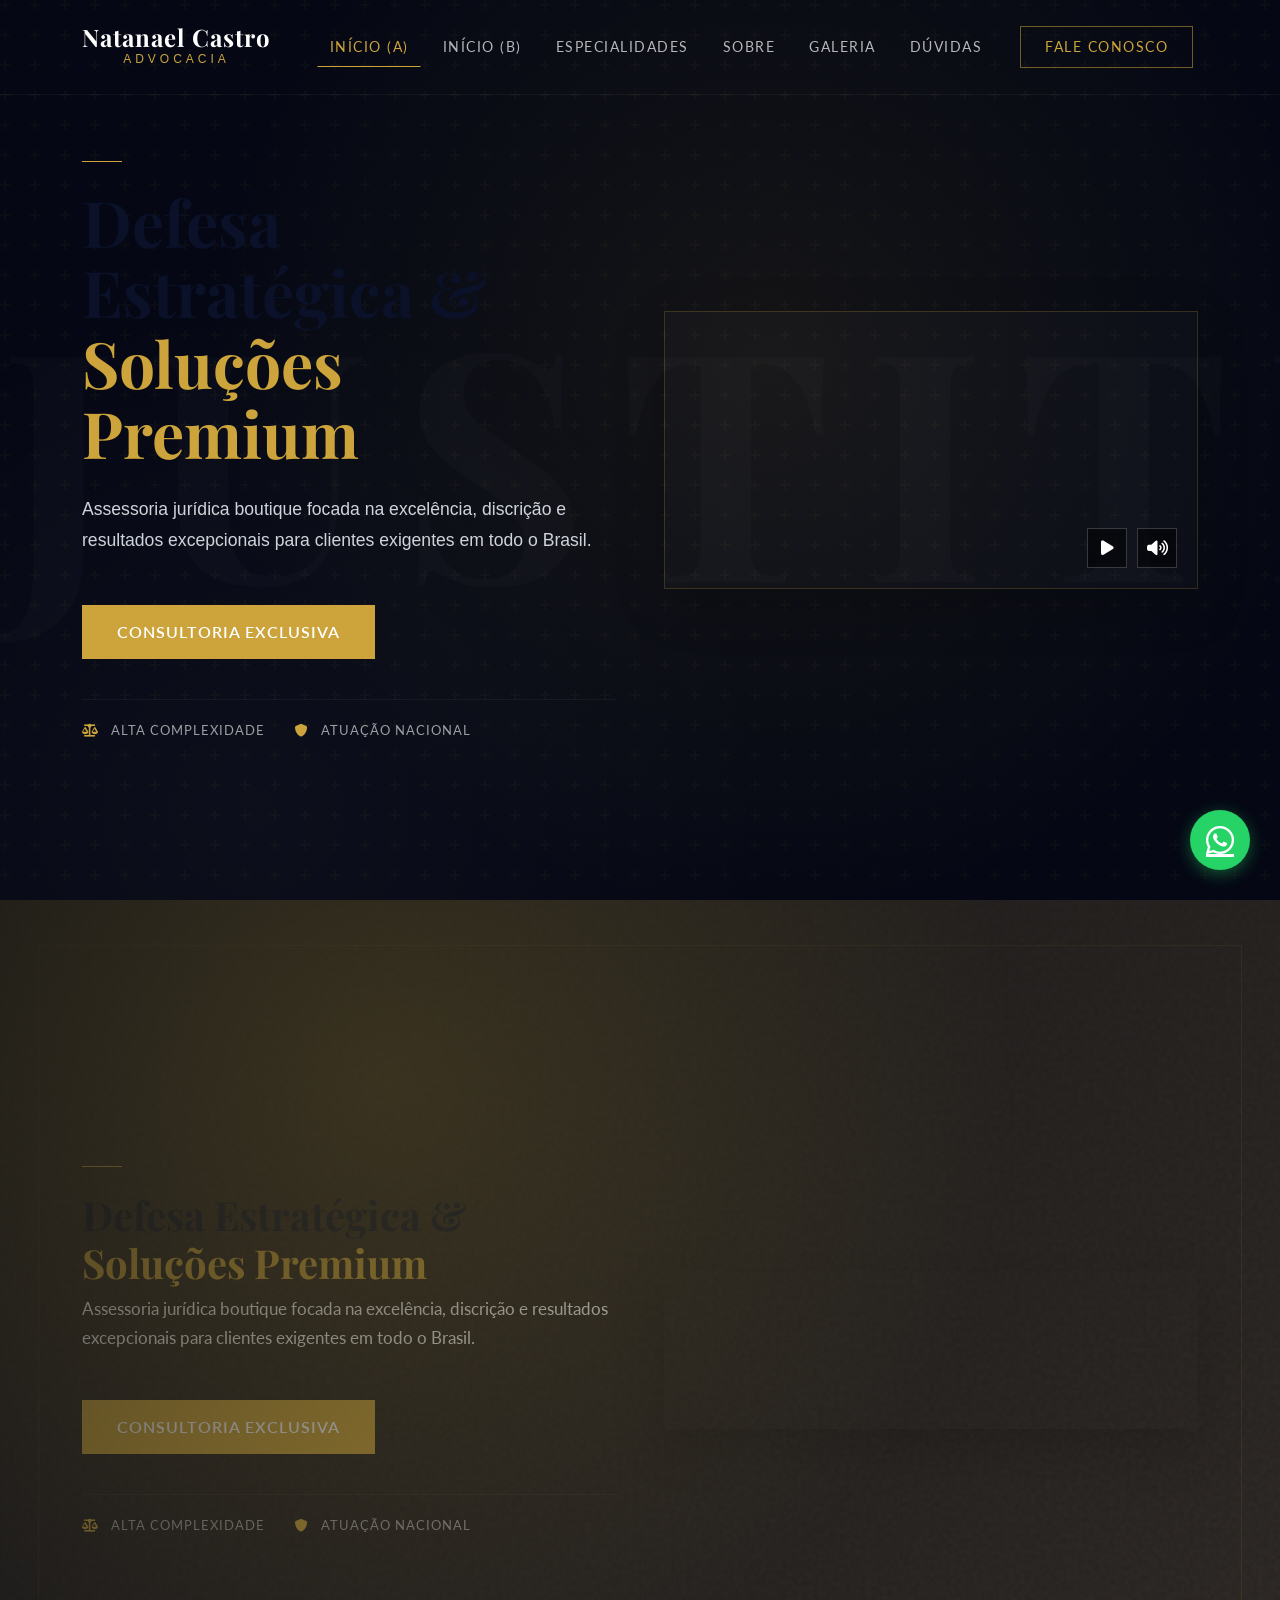
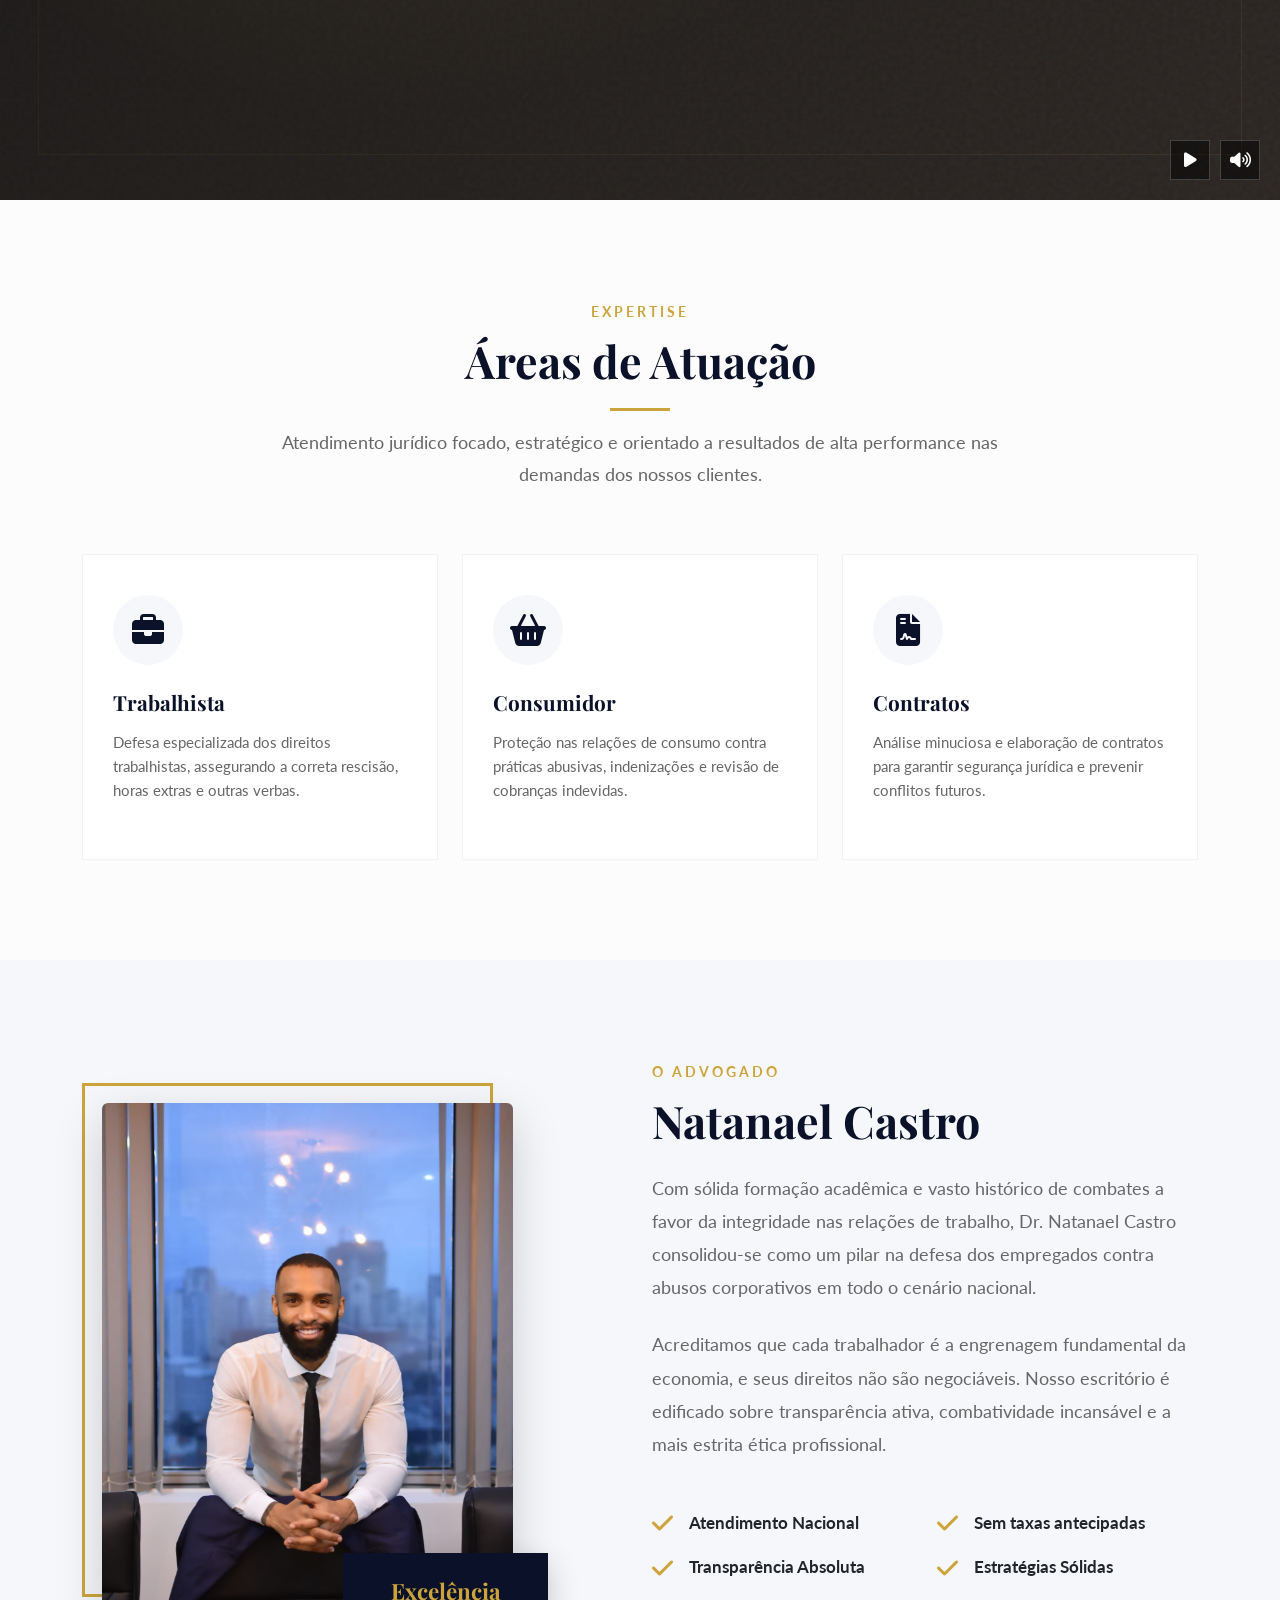
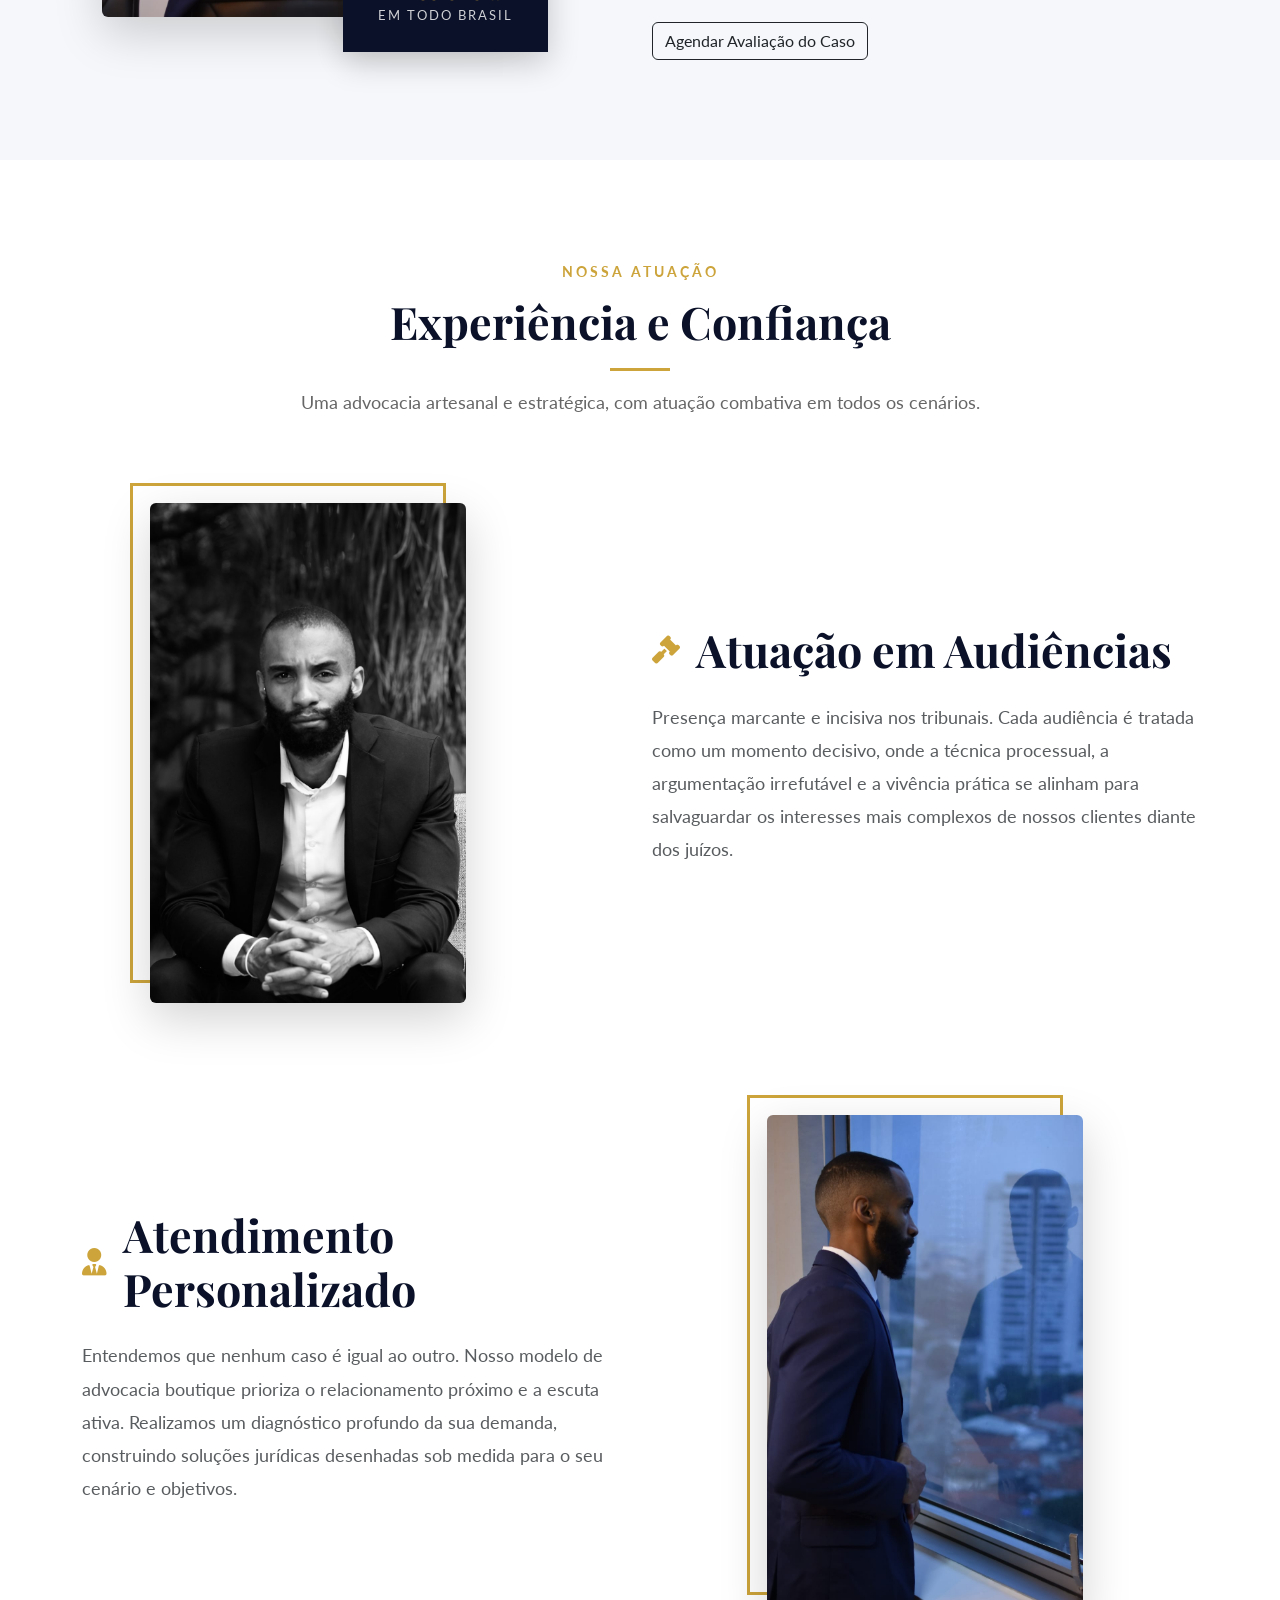
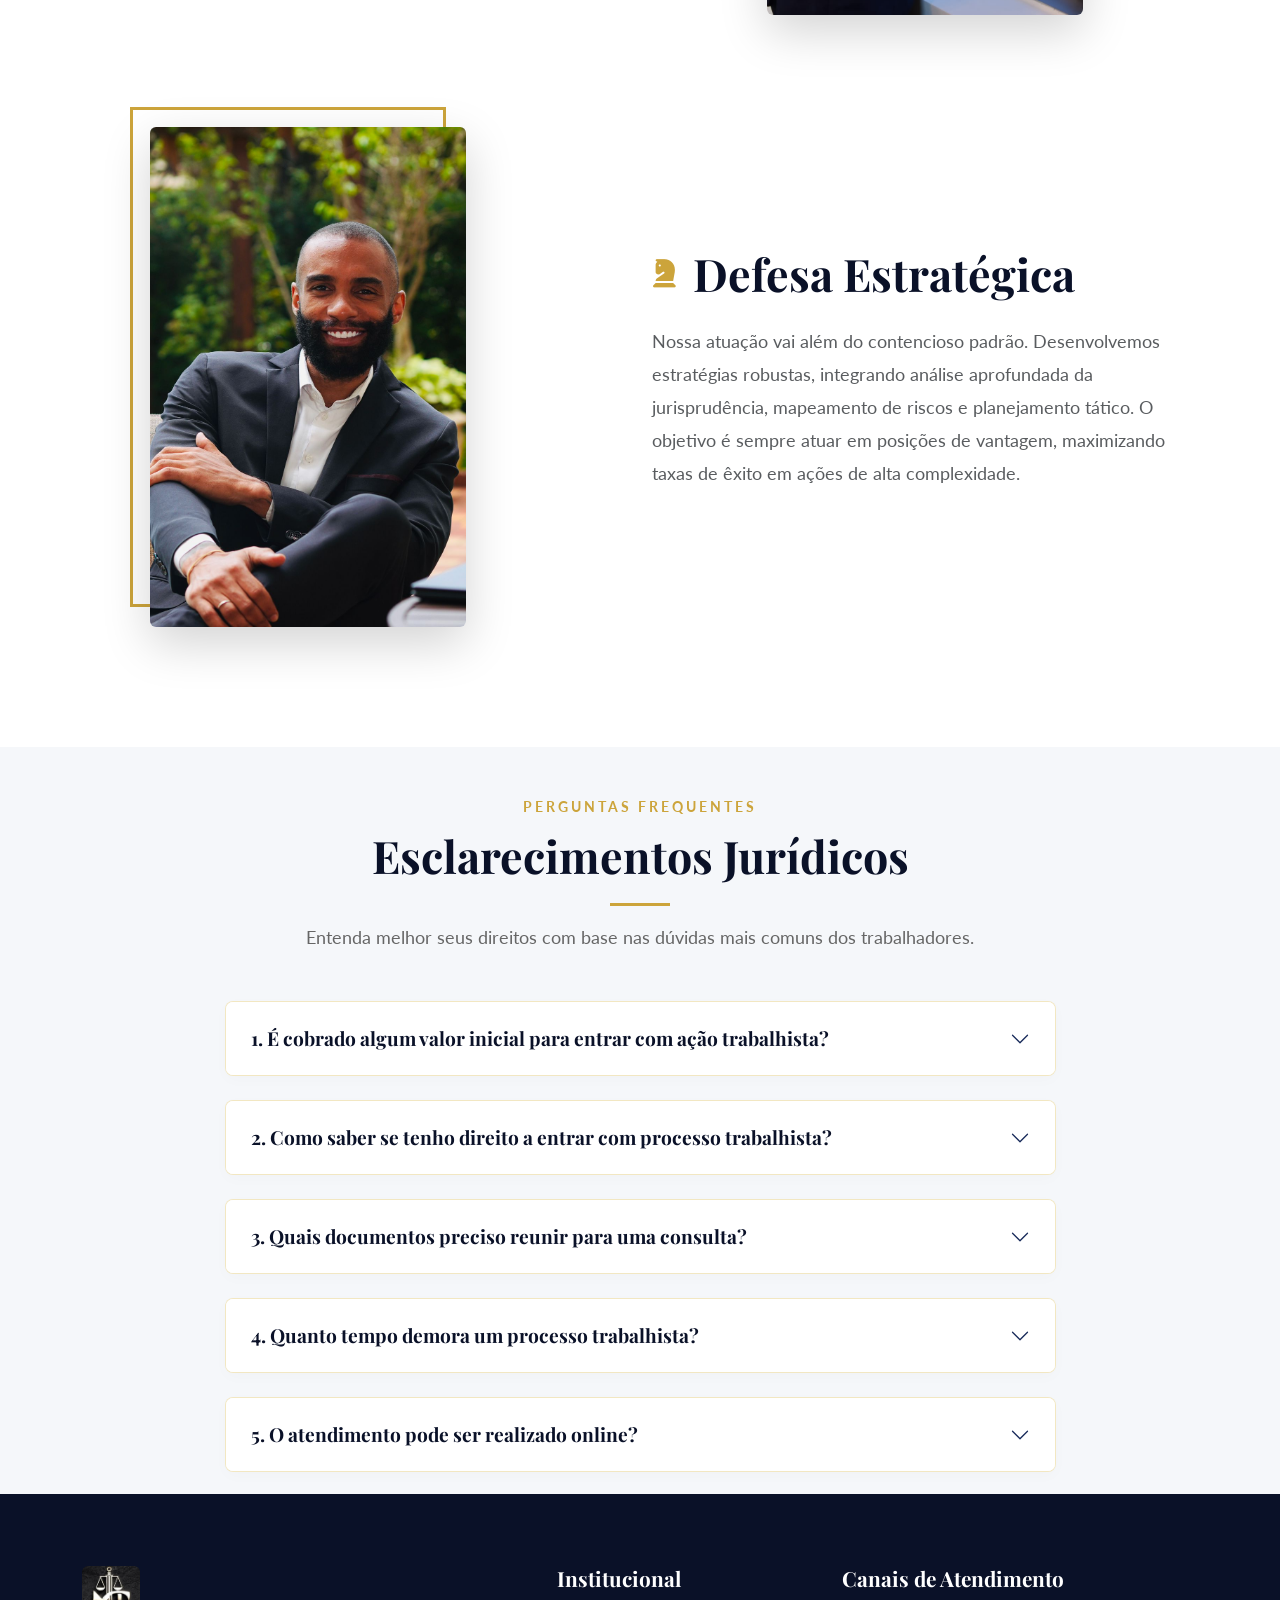
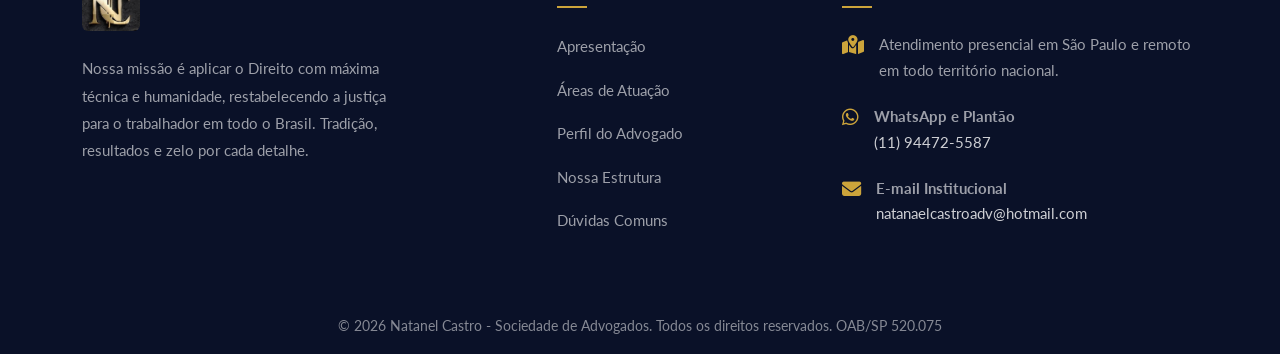
==== commit c8020ea8: "aa" ====
--- a/index.html
+++ b/index.html
@@ -125,21 +125,37 @@
 /* ------------- VERSÃO A (LUXURY MINIMAL DARK) ------------- */
 .hero-a {
     position: relative;
-    background: var(--dark-bg);
+    background: #050814; /* Deep Navy Base */
     min-height: 100vh;
     display: flex;
     align-items: center;
     overflow: hidden;
     color: #ffffff;
 }
-/* Subtle Texture / Gradient */
+/* Subtle Texture / Gradient / Lighting */
 .hero-a::before {
     content: "";
     position: absolute;
     top: 0; left: 0; width: 100%; height: 100%;
-    background: radial-gradient(circle at 70% 30%, rgba(212, 175, 55, 0.05) 0%, transparent 50%),
-                radial-gradient(circle at 30% 80%, rgba(255, 255, 255, 0.02) 0%, transparent 40%);
+    background: radial-gradient(circle at 60% 40%, rgba(212, 175, 55, 0.08) 0%, transparent 60%),
+                radial-gradient(circle at 20% 90%, rgba(255, 255, 255, 0.03) 0%, transparent 40%),
+                url('data:image/svg+xml,%3Csvg width="60" height="60" viewBox="0 0 60 60" xmlns="http://www.w3.org/2000/svg"%3E%3Cg fill="none" fill-rule="evenodd"%3E%3Cpath d="M36 34v-4h-2v4h-4v2h4v4h2v-4h4v-2h-4zm0-30V0h-2v4h-4v2h4v4h2V6h4V4h-4zM6 34v-4H4v4H0v2h4v4h2v-4h4v-2H6zM6 4V0H4v4H0v2h4v4h2V6h4V4H6z" fill="%23cca43b" fill-opacity="0.03" fill-rule="nonzero"/%3E%3C/g%3E%3C/svg%3E');
     z-index: 1;
+}
+/* Optional subtle watermark */
+.hero-a::after {
+    content: "JUSTITIA";
+    position: absolute;
+    top: 50%; left: 0%;
+    transform: translateY(-50%) rotate(0deg);
+    font-size: 20rem;
+    font-weight: 700;
+    color: rgba(255,255,255,0.015);
+    font-family: 'Playfair Display', serif;
+    letter-spacing: 2rem;
+    white-space: nowrap;
+    z-index: 0;
+    pointer-events: none;
 }
 .hero-a-content {
     position: relative;
@@ -188,77 +204,32 @@
 /* ------------- VERSÃO B (EDITORIAL LUXURY) ------------- */
 .hero-b {
     position: relative;
-    background: var(--light-bg);
+    background: #2a2522; /* Editorial Warm Charcoal / Bronze Dark */
     min-height: 100vh;
     display: flex;
     align-items: center;
     overflow: hidden;
-    color: #1a1a1a;
-    padding-top: 100px; /* offset for navbar */
-    border-top: 2px solid var(--gold);
-}
-.hero-b-bg-text {
-    position: absolute;
-    top: 50%;
-    left: 50%;
-    transform: translate(-50%, -50%);
-    font-family: 'Playfair Display', serif;
-    font-size: 25vw;
-    font-weight: 700;
-    color: rgba(0,0,0,0.02);
-    z-index: 0;
-    white-space: nowrap;
-    pointer-events: none;
-}
-.hero-b-content {
-    position: relative;
-    z-index: 2;
-}
-.hero-b-suptitle {
-    font-size: 0.8rem;
-    font-weight: 700;
-    letter-spacing: 3px;
-    text-transform: uppercase;
-    color: var(--gold);
-    display: block;
-    margin-bottom: 15px;
-}
-.hero-b-title {
-    font-size: clamp(3.5rem, 6vw, 5.5rem);
-    font-weight: 600;
-    line-height: 1;
-    letter-spacing: -2px;
-    margin-bottom: 30px;
-    position: relative;
-}
-.hero-b-text {
-    font-family: 'Lato', sans-serif;
-    font-size: 1.15rem;
-    font-weight: 300;
-    color: #4a4a4a;
-    line-height: 1.8;
-    max-width: 90%;
-}
-.hero-b-video-wrapper {
-    position: relative;
-    z-index: 2;
-    margin-top: -50px;
-    box-shadow: 20px 20px 0px rgba(212, 175, 55, 0.1);
-}
-.hero-b-video-wrapper::before {
+    color: #ffffff;
+    /* Removed padding-top and top-border to keep structure identical to A */
+}
+/* Lighting and Texture */
+.hero-b::before {
     content: "";
     position: absolute;
-    top: -20px;
-    right: -20px;
-    width: 100px;
-    height: 100px;
-    border-top: 2px solid var(--gold);
-    border-right: 2px solid var(--gold);
-    z-index: -1;
-}
-.hero-b-video-wrapper video {
-    width: 100%;
-    display: block;
+    top: 0; left: 0; width: 100%; height: 100%;
+    background: radial-gradient(circle at 30% 20%, rgba(212, 175, 55, 0.15) 0%, transparent 55%),
+                linear-gradient(135deg, rgba(20,20,20,0.8) 0%, transparent 100%),
+                url('data:image/svg+xml,%3Csvg viewBox="0 0 200 200" xmlns="http://www.w3.org/2000/svg"%3E%3Cfilter id="noiseFilter"%3E%3CfeTurbulence type="fractalNoise" baseFrequency="0.85" numOctaves="3" stitchTiles="stitch"/%3E%3C/filter%3E%3Crect width="100%25" height="100%25" filter="url(%23noiseFilter)" opacity="0.05"/%3E%3C/svg%3E');
+    z-index: 1;
+}
+/* Classic editorial motif */
+.hero-b::after {
+    content: "";
+    position: absolute;
+    top: 5%; bottom: 5%; left: 3%; right: 3%;
+    border: 1px solid rgba(212, 175, 55, 0.1);
+    z-index: 0;
+    pointer-events: none;
 }
 
 /* Fix modal/buttons inside A/B */
@@ -382,23 +353,28 @@
     
     <!-- VERSÃO B: EDITORIAL LUXURY / MAGAZINE -->
     <header class="hero-b" id="inicio-b">
-        <div class="hero-b-bg-text">DEFESA</div>
         <div class="container hero-b-content">
             <div class="row align-items-center gx-lg-5">
-                <div class="col-lg-5 mb-5 mb-lg-0 z-index-2">
-                    <span class="hero-b-suptitle">Natanael Castro Advocacia</span>
+                <div class="col-lg-6 mb-5 mb-lg-0">
+                    <span class="gold-line mb-3"></span>
                     <h1 class="hero-b-title font-serif">
-                        A Nova<br>Referência em<br>Direito.
+                        Defesa Estratégica &<br> <span class="gold-text">Soluções Premium</span>
                     </h1>
-                    <div class="gold-line mb-4"></div>
-                    <p class="hero-b-text mb-5">
-                        Estratégia jurídica desenhada sob medida. Aliamos profundo conhecimento técnico a uma visão arquitetônica de cada caso, garantindo precisão formidável.
+                    <p class="hero-b-subtitle mb-5">
+                        Assessoria jurídica boutique focada na excelência, discrição e resultados excepcionais para clientes exigentes em todo o Brasil.
                     </p>
-                    <a class="btn btn-dark-outline" href="#contact">Descubra Nossa Atuação</a>
+                    <div class="d-flex gap-3">
+                        <a class="btn btn-gold" href="#contact">Consultoria Exclusiva</a>
+                    </div>
+                    
+                    <div class="trust-indicators">
+                        <div class="trust-item"><i class="fa fa-balance-scale gold-text me-2"></i> Alta Complexidade</div>
+                        <div class="trust-item"><i class="fa fa-shield gold-text me-2"></i> Atuação Nacional</div>
+                    </div>
                 </div>
                 
-                <div class="col-lg-7">
-                    <div class="hero-b-video-wrapper">
+                <div class="col-lg-6">
+                    <div class="hero-b-video-wrapper shadow-lg">
                         <video id="videoB" loop muted playsinline poster="images/justica.jpg">
                             <source src="videos/video_bg.mp4" type="video/mp4">
                         </video>
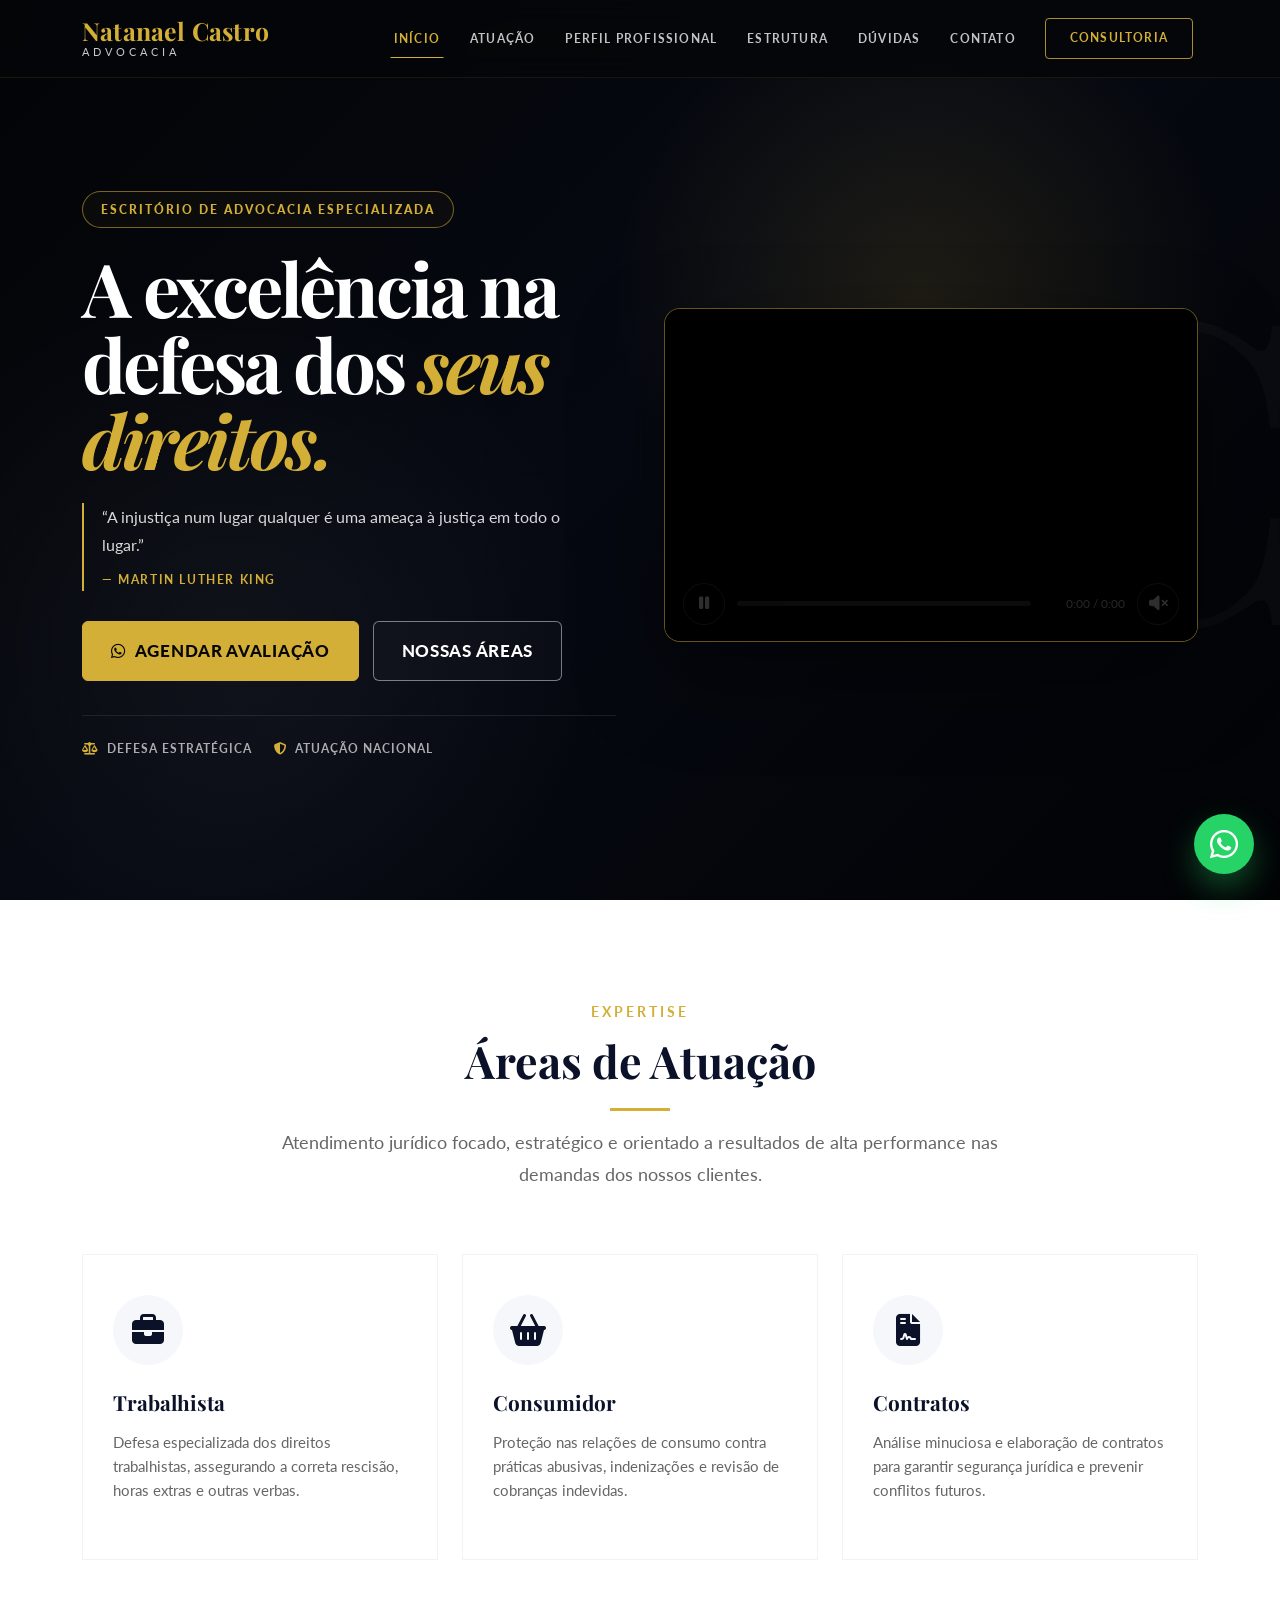
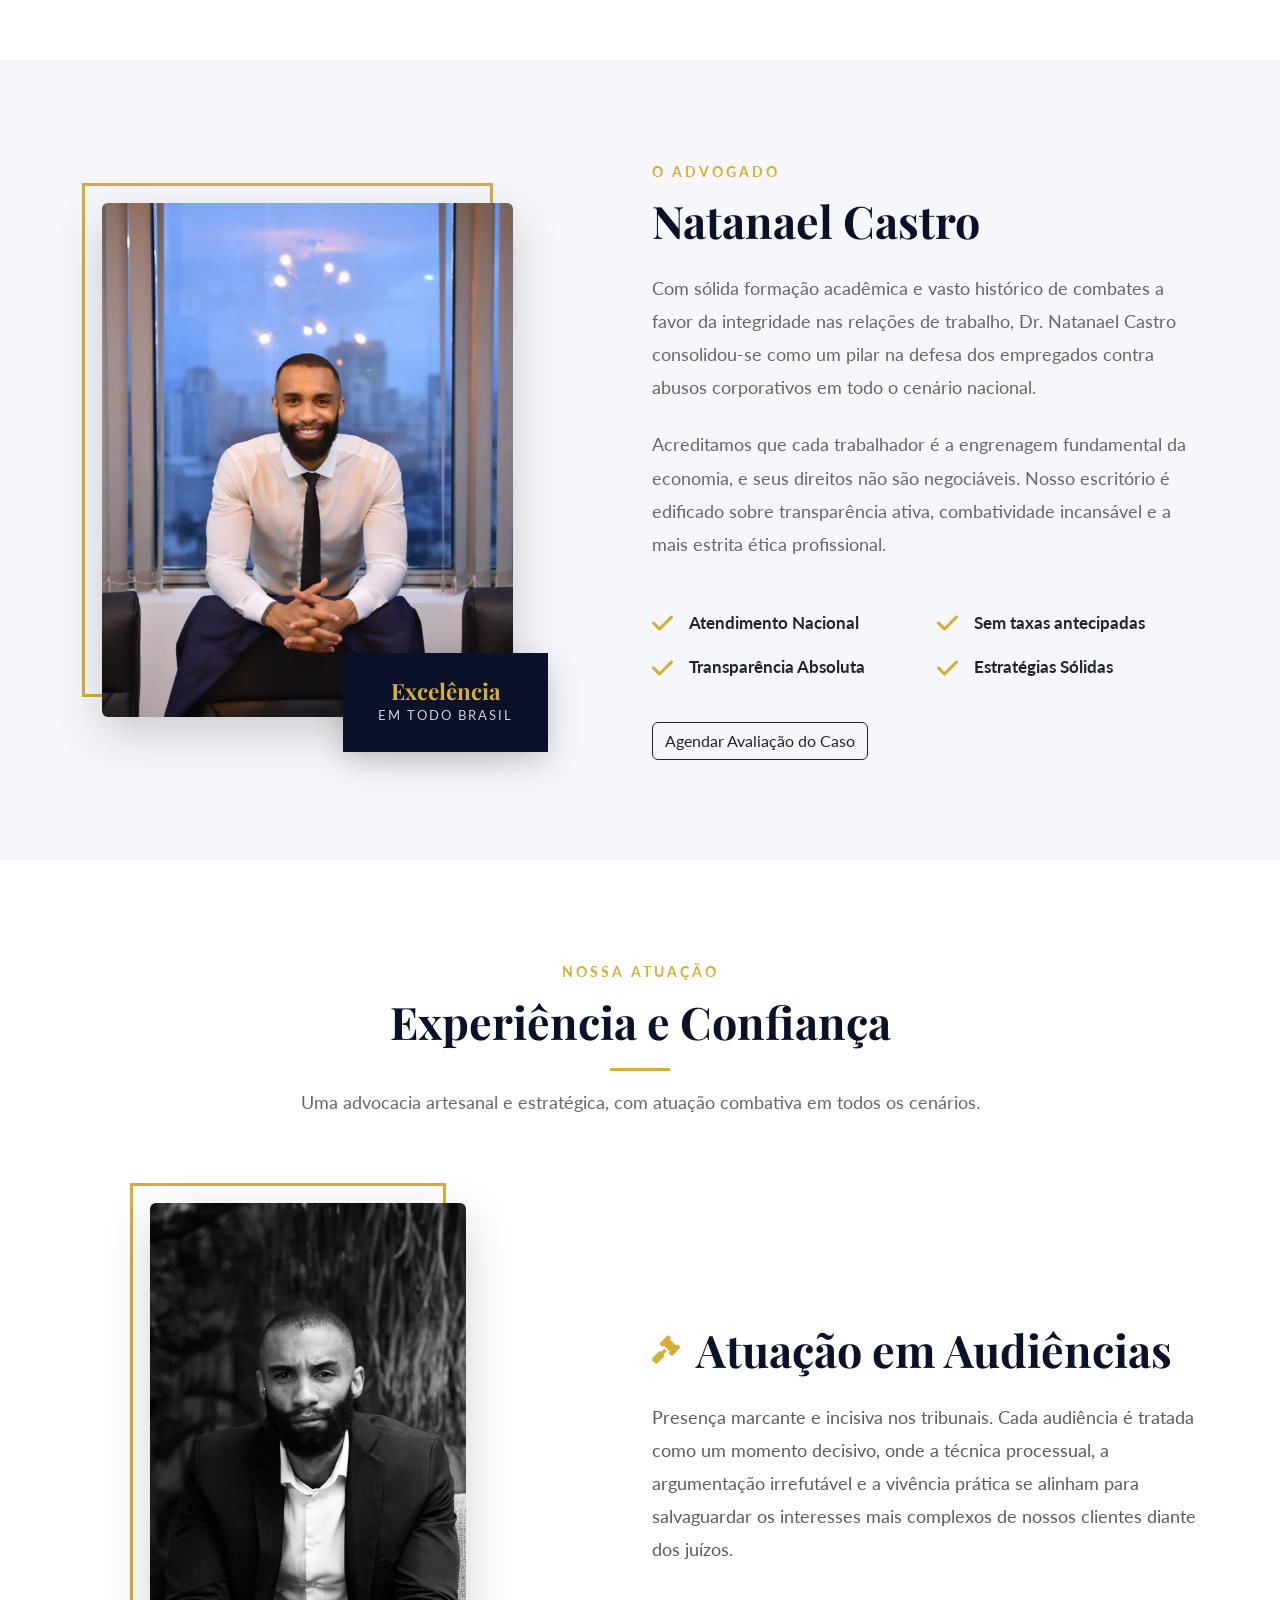
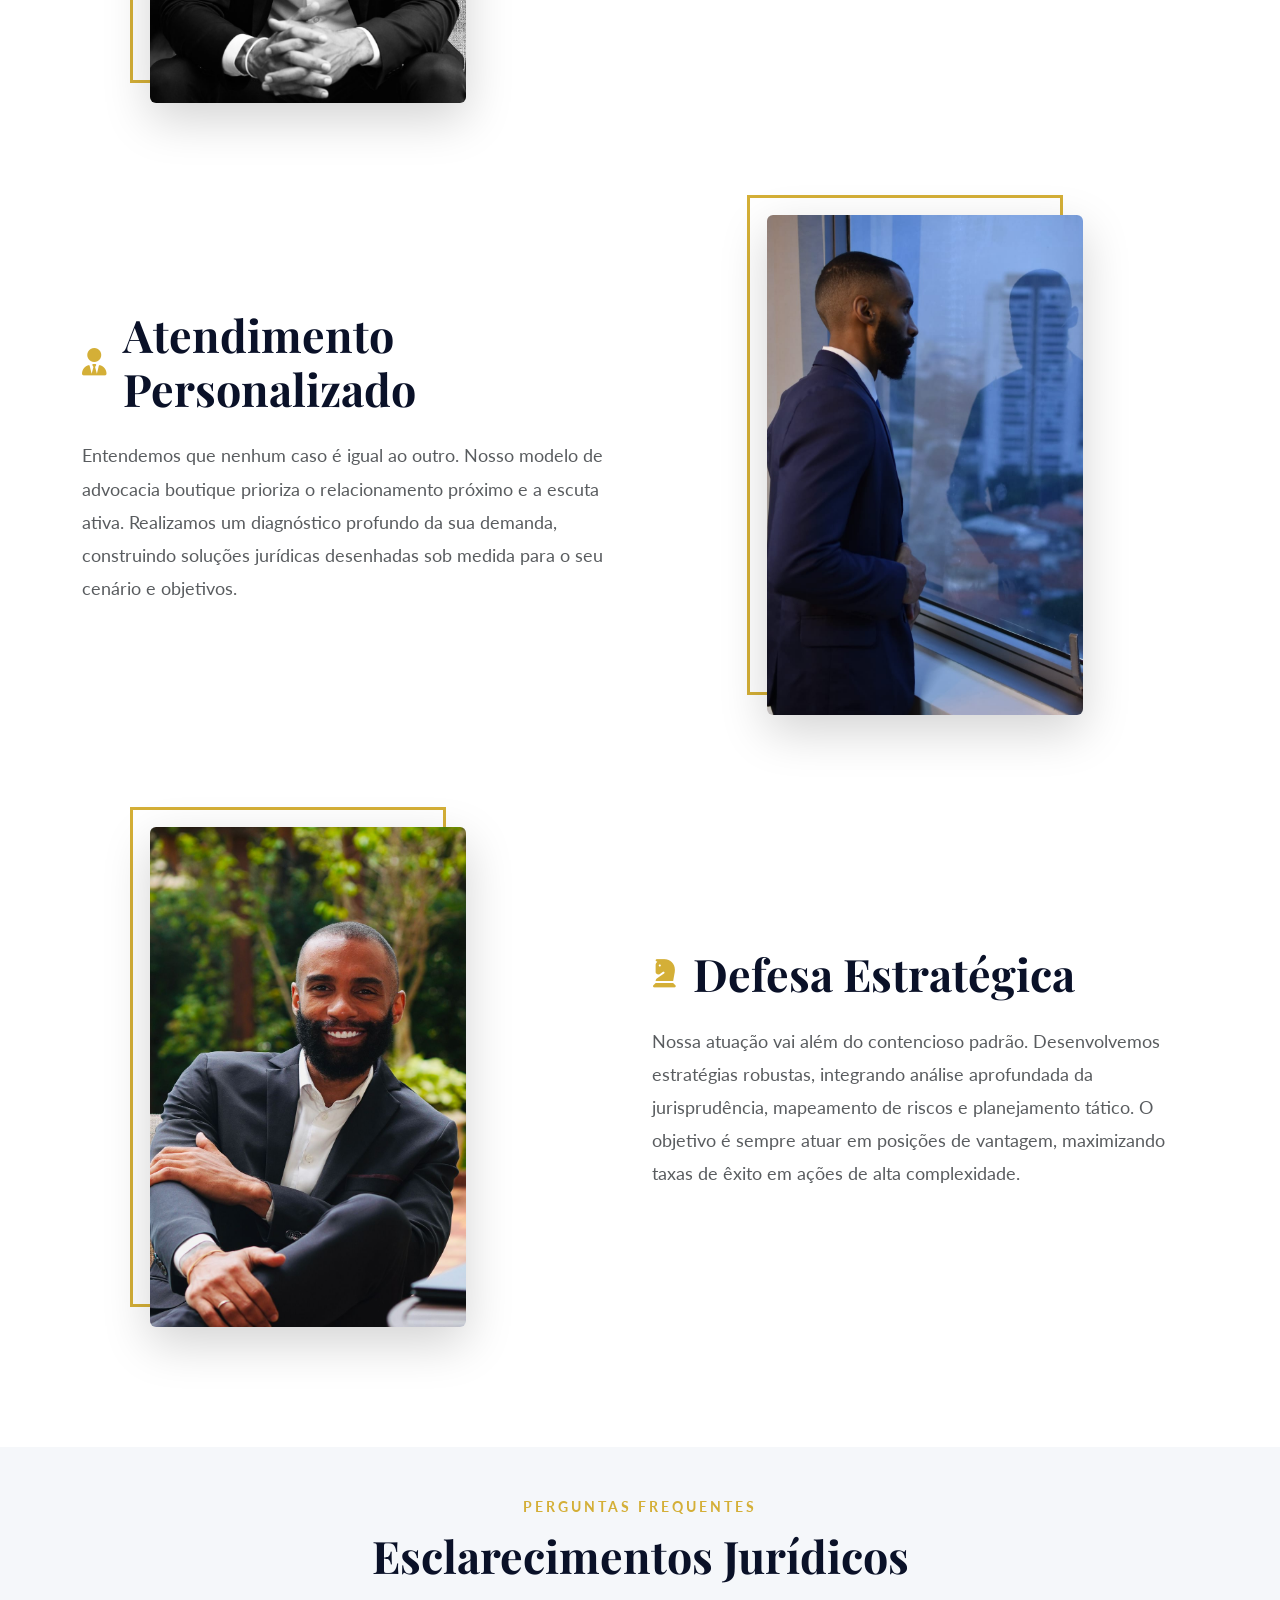
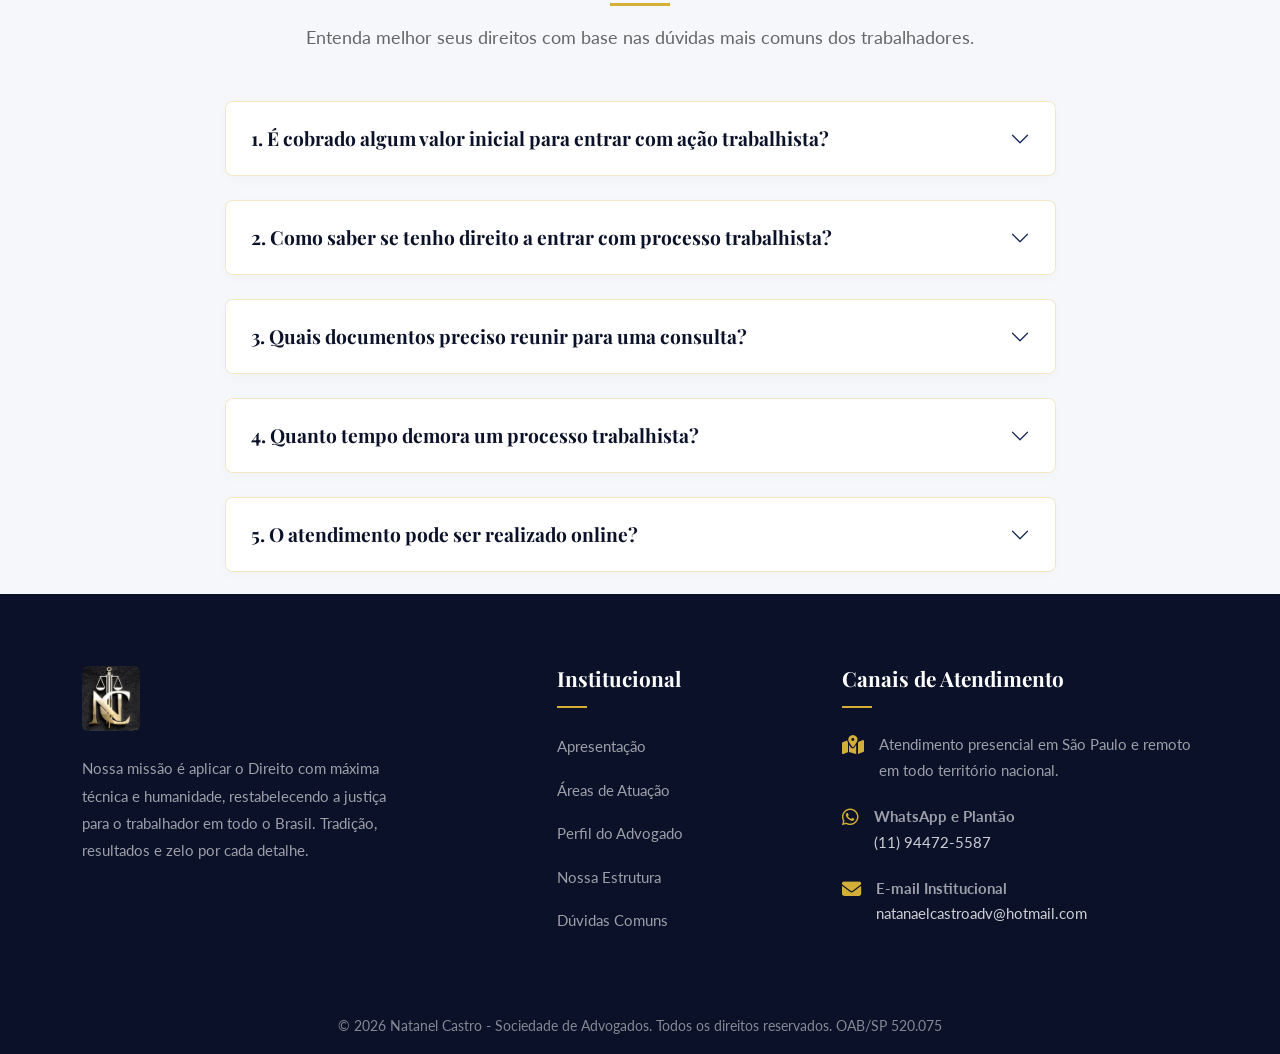
==== commit e33dffad: "natan" ====
--- a/index.html
+++ b/index.html
@@ -4,392 +4,143 @@
     <meta charset="UTF-8">
     <meta name="viewport" content="width=device-width, initial-scale=1.0">
     <title>Natanael Castro | Advocacia Especializada</title>
-    
-    <!-- Bootstrap 5 CSS -->
     <link href="https://cdn.jsdelivr.net/npm/bootstrap@5.3.2/dist/css/bootstrap.min.css" rel="stylesheet">
-    
-    <!-- FontAwesome (Ícones) -->
     <link rel="stylesheet" href="https://cdnjs.cloudflare.com/ajax/libs/font-awesome/6.4.2/css/all.min.css">
-    
-    <!-- AOS Animation CSS -->
     <link href="https://unpkg.com/aos@2.3.1/dist/aos.css" rel="stylesheet">
-
-    <!-- Google Fonts Premium: Playfair Display (Títulos) & Lato (Texto) -->
     <link rel="preconnect" href="https://fonts.googleapis.com">
     <link rel="preconnect" href="https://fonts.gstatic.com" crossorigin>
-    <link href="https://fonts.googleapis.com/css2?family=Lato:wght@300;400;700&family=Playfair+Display:ital,wght@0,500;0,700;1,500&display=swap" rel="stylesheet">
-
-    <!-- Estilo Personalizado -->
+    <link href="https://fonts.googleapis.com/css2?family=Lato:wght@300;400;700;900&family=Playfair+Display:ital,wght@0,500;0,700;1,500;1,700&display=swap" rel="stylesheet">
     <link rel="stylesheet" href="css/style.css">
-    
     <style>
-/* =========================================================================
-   STYLE A/B TEST - Navbar + Heros (Versões A e B)
-   ========================================================================= */
-
-/* ------------- NAVBAR PREMIUM ------------- */
-.navbar {
-    padding: 20px 0;
-    transition: all 0.4s cubic-bezier(0.4, 0, 0.2, 1);
-    background: transparent;
-    border-bottom: 1px solid rgba(255,255,255,0.05);
-}
-.navbar.scrolled {
-    padding: 12px 0;
-    background: rgba(8, 12, 22, 0.9) !important;
-    backdrop-filter: blur(20px);
-    -webkit-backdrop-filter: blur(20px);
-    border-bottom: 1px solid rgba(212, 175, 55, 0.2);
-    box-shadow: 0 4px 30px rgba(0, 0, 0, 0.1);
-}
-.brand-text-main {
-    font-family: 'Playfair Display', serif;
-    font-weight: 700;
-    color: #fff;
-    font-size: 1.5rem;
-    letter-spacing: 1px;
-    margin-bottom: 0;
-    line-height: 1;
-}
-.brand-text-sub {
-    font-family: 'Lato', sans-serif;
-    font-weight: 300;
-    color: var(--gold);
-    font-size: 0.75rem;
-    letter-spacing: 4px;
-    text-transform: uppercase;
-}
-.nav-link {
-    font-family: 'Lato', sans-serif;
-    font-size: 0.85rem;
-    font-weight: 400;
-    text-transform: uppercase;
-    letter-spacing: 1.5px;
-    color: rgba(255,255,255,0.7) !important;
-    position: relative;
-    padding: 8px 12px !important;
-    margin: 0 5px;
-    transition: color 0.3s ease;
-}
-.nav-link:hover, .nav-link.active {
-    color: #cca43b !important;
-}
-.nav-link::after {
-    content: '';
-    position: absolute;
-    width: 0;
-    height: 1px;
-    bottom: 0;
-    left: 50%;
-    transform: translateX(-50%);
-    background-color: #cca43b;
-    transition: width 0.3s ease;
-}
-.nav-link:hover::after, .nav-link.active::after {
-    width: 100%;
-}
-.btn-nav-outline {
-    border: 1px solid rgba(212, 175, 55, 0.5);
-    color: #cca43b !important;
-    border-radius: 0;
-    padding: 10px 24px !important;
-    transition: all 0.3s ease;
-}
-.btn-nav-outline:hover {
-    background: rgba(212, 175, 55, 0.1);
-    color: #cca43b !important;
-}
-
-/* ------------- GLOBAL CLASSES ------------- */
-:root {
-    --gold: #cca43b;
-    --gold-light: #e8c678;
-    --dark-bg: #080a0f;
-    --light-bg: #F9F8F5; /* off-white/champagne */
-}
-.gold-text { color: var(--gold); }
-.gold-line {
-    width: 40px;
-    height: 1px;
-    background: var(--gold);
-    display: inline-block;
-}
-.gold-line-vert {
-    width: 1px;
-    height: 60px;
-    background: var(--gold);
-    margin: 0 auto;
-}
-.font-serif { font-family: 'Playfair Display', serif; }
-
-/* ------------- VERSÃO A (LUXURY MINIMAL DARK) ------------- */
-.hero-a {
-    position: relative;
-    background: #050814; /* Deep Navy Base */
-    min-height: 100vh;
-    display: flex;
-    align-items: center;
-    overflow: hidden;
-    color: #ffffff;
-}
-/* Subtle Texture / Gradient / Lighting */
-.hero-a::before {
-    content: "";
-    position: absolute;
-    top: 0; left: 0; width: 100%; height: 100%;
-    background: radial-gradient(circle at 60% 40%, rgba(212, 175, 55, 0.08) 0%, transparent 60%),
-                radial-gradient(circle at 20% 90%, rgba(255, 255, 255, 0.03) 0%, transparent 40%),
-                url('data:image/svg+xml,%3Csvg width="60" height="60" viewBox="0 0 60 60" xmlns="http://www.w3.org/2000/svg"%3E%3Cg fill="none" fill-rule="evenodd"%3E%3Cpath d="M36 34v-4h-2v4h-4v2h4v4h2v-4h4v-2h-4zm0-30V0h-2v4h-4v2h4v4h2V6h4V4h-4zM6 34v-4H4v4H0v2h4v4h2v-4h4v-2H6zM6 4V0H4v4H0v2h4v4h2V6h4V4H6z" fill="%23cca43b" fill-opacity="0.03" fill-rule="nonzero"/%3E%3C/g%3E%3C/svg%3E');
-    z-index: 1;
-}
-/* Optional subtle watermark */
-.hero-a::after {
-    content: "JUSTITIA";
-    position: absolute;
-    top: 50%; left: 0%;
-    transform: translateY(-50%) rotate(0deg);
-    font-size: 20rem;
-    font-weight: 700;
-    color: rgba(255,255,255,0.015);
-    font-family: 'Playfair Display', serif;
-    letter-spacing: 2rem;
-    white-space: nowrap;
-    z-index: 0;
-    pointer-events: none;
-}
-.hero-a-content {
-    position: relative;
-    z-index: 3;
-}
-.hero-a-title {
-    font-size: clamp(3rem, 5vw, 4.5rem);
-    font-weight: 700;
-    line-height: 1.1;
-    margin-bottom: 25px;
-}
-.hero-a-subtitle {
-    font-family: 'Lato', sans-serif;
-    font-size: 1.1rem;
-    font-weight: 300;
-    color: #cfd4da;
-    line-height: 1.8;
-}
-.trust-indicators {
-    margin-top: 40px;
-    display: flex;
-    gap: 30px;
-    align-items: center;
-    border-top: 1px solid rgba(255,255,255,0.05);
-    padding-top: 20px;
-}
-.trust-item {
-    font-size: 0.8rem;
-    color: rgba(255,255,255,0.6);
-    letter-spacing: 1px;
-    text-transform: uppercase;
-}
-.hero-a-video-wrapper {
-    position: relative;
-    z-index: 3;
-    border: 1px solid rgba(212, 175, 55, 0.2);
-    padding: 10px;
-    background: rgba(255,255,255,0.02);
-}
-.hero-a-video-wrapper video {
-    width: 100%;
-    filter: brightness(0.9) contrast(1.1);
-    display: block;
-}
-
-/* ------------- VERSÃO B (EDITORIAL LUXURY) ------------- */
-.hero-b {
-    position: relative;
-    background: #2a2522; /* Editorial Warm Charcoal / Bronze Dark */
-    min-height: 100vh;
-    display: flex;
-    align-items: center;
-    overflow: hidden;
-    color: #ffffff;
-    /* Removed padding-top and top-border to keep structure identical to A */
-}
-/* Lighting and Texture */
-.hero-b::before {
-    content: "";
-    position: absolute;
-    top: 0; left: 0; width: 100%; height: 100%;
-    background: radial-gradient(circle at 30% 20%, rgba(212, 175, 55, 0.15) 0%, transparent 55%),
-                linear-gradient(135deg, rgba(20,20,20,0.8) 0%, transparent 100%),
-                url('data:image/svg+xml,%3Csvg viewBox="0 0 200 200" xmlns="http://www.w3.org/2000/svg"%3E%3Cfilter id="noiseFilter"%3E%3CfeTurbulence type="fractalNoise" baseFrequency="0.85" numOctaves="3" stitchTiles="stitch"/%3E%3C/filter%3E%3Crect width="100%25" height="100%25" filter="url(%23noiseFilter)" opacity="0.05"/%3E%3C/svg%3E');
-    z-index: 1;
-}
-/* Classic editorial motif */
-.hero-b::after {
-    content: "";
-    position: absolute;
-    top: 5%; bottom: 5%; left: 3%; right: 3%;
-    border: 1px solid rgba(212, 175, 55, 0.1);
-    z-index: 0;
-    pointer-events: none;
-}
-
-/* Fix modal/buttons inside A/B */
-.btn-gold {
-    background: var(--gold);
-    color: #fff;
-    border: none;
-    border-radius: 0;
-    padding: 15px 35px;
-    font-weight: 600;
-    letter-spacing: 1px;
-    text-transform: uppercase;
-    transition: all 0.3s;
-}
-.btn-gold:hover { background: #b58d28; color: #fff; }
-.btn-dark-outline {
-    border: 1px solid #1a1a1a;
-    color: #1a1a1a;
-    border-radius: 0;
-    padding: 15px 35px;
-    font-weight: 600;
-    letter-spacing: 1px;
-    text-transform: uppercase;
-    transition: all 0.3s;
-}
-.btn-dark-outline:hover { background: #1a1a1a; color: #fff; }
-.controls-overlay {
-    position: absolute;
-    bottom: 20px; right: 20px;
-    z-index: 10;
-    display: flex; gap: 10px;
-}
-.controls-overlay button {
-    background: rgba(0,0,0,0.5);
-    border: 1px solid rgba(255,255,255,0.2);
-    color: white;
-    width: 40px; height: 40px;
-    display: flex; align-items: center; justify-content: center;
-    cursor: pointer; transition: 0.3s;
-}
-.controls-overlay button:hover { background: var(--gold); border-color: var(--gold); }
+        :root { --gold:#d4af37; --gold-dark:#b88a1f; --black-premium:#050609; }
+        html { scroll-behavior:smooth; }
+        body { margin:0; overflow-x:hidden; background:#fff; font-family:'Lato',sans-serif; }
+        .font-serif { font-family:'Playfair Display',serif; }
+        .gold-text { color:var(--gold); }
+        .text-gold { color:var(--gold)!important; }
+        .z-index-2 { position:relative; z-index:2; }
+        .py-100 { padding-top:100px; padding-bottom:100px; }
+        .bg-soft { background:#f5f7fa; }
+
+        .navbar { padding:18px 0; background:rgba(5,6,9,.86)!important; border-bottom:1px solid rgba(212,175,55,.10); transition:all .35s ease; backdrop-filter:blur(14px); -webkit-backdrop-filter:blur(14px); z-index:9999; }
+        .navbar.scrolled { padding:10px 0; background:rgba(5,6,9,.96)!important; border-bottom:1px solid rgba(212,175,55,.22); box-shadow:0 10px 35px rgba(0,0,0,.35); }
+        .navbar-brand { text-decoration:none; line-height:1; padding:0; }
+        .brand-text-main { font-family:'Playfair Display',serif; font-size:1.55rem; font-weight:700; color:var(--gold); letter-spacing:.2px; line-height:.95; }
+        .brand-text-sub { margin-top:4px; font-size:.68rem; color:rgba(255,255,255,.78); letter-spacing:4px; text-transform:uppercase; }
+        .navbar-toggler { border:1px solid rgba(212,175,55,.45); border-radius:6px; box-shadow:none!important; padding:8px 10px; }
+        .navbar-toggler i { color:var(--gold); font-size:1.35rem; }
+        .nav-link { color:rgba(255,255,255,.76)!important; text-transform:uppercase; letter-spacing:1.2px; font-size:.78rem; font-weight:700; margin:0 5px; padding:9px 10px!important; position:relative; transition:color .25s ease; }
+        .nav-link::after { content:''; position:absolute; left:50%; bottom:0; width:0; height:1px; background:var(--gold); transform:translateX(-50%); transition:width .25s ease; }
+        .nav-link:hover,.nav-link.active { color:var(--gold)!important; }
+        .nav-link:hover::after,.nav-link.active::after { width:80%; }
+        .btn-nav-outline { border:1px solid rgba(212,175,55,.8)!important; color:var(--gold)!important; padding:10px 24px!important; border-radius:4px; margin-left:14px; }
+        .btn-nav-outline::after { display:none; }
+        .btn-nav-outline:hover { background:var(--gold); color:#070707!important; }
+        @media(max-width:991.98px) { .navbar-collapse { background:rgba(5,6,9,.98); border:1px solid rgba(212,175,55,.18); margin-top:14px; padding:18px; border-radius:14px; box-shadow:0 25px 60px rgba(0,0,0,.45); } .btn-nav-outline { margin-left:0; margin-top:10px; text-align:center; } .nav-link { text-align:center; margin:5px 0; } }
+
+        .hero-a { position:relative; min-height:100vh; display:flex; align-items:center; padding:130px 0 80px; overflow:hidden; color:#fff; background:radial-gradient(circle at 72% 33%,rgba(212,175,55,.12),transparent 28%),radial-gradient(circle at 18% 72%,rgba(255,255,255,.045),transparent 30%),linear-gradient(135deg,#030406 0%,#060912 48%,#020305 100%); }
+        .hero-a::before { content:''; position:absolute; inset:0; background:linear-gradient(90deg,rgba(212,175,55,.05) 1px,transparent 1px),linear-gradient(0deg,rgba(212,175,55,.035) 1px,transparent 1px); background-size:80px 80px; opacity:.25; mask-image:radial-gradient(circle at center,black,transparent 72%); pointer-events:none; }
+        .hero-a::after { content:'NC'; position:absolute; right:-2vw; top:50%; transform:translateY(-50%); font-family:'Playfair Display',serif; font-size:clamp(16rem,33vw,38rem); font-weight:700; color:rgba(255,255,255,.025); line-height:.8; pointer-events:none; }
+        .hero-a-content { position:relative; z-index:3; }
+        .hero-kicker { display:inline-flex; align-items:center; border:1px solid rgba(212,175,55,.55); color:var(--gold); padding:8px 18px; border-radius:999px; text-transform:uppercase; letter-spacing:2px; font-size:.72rem; font-weight:900; margin-bottom:22px; background:rgba(212,175,55,.035); }
+        .hero-a-title { font-family:'Playfair Display',serif; font-size:clamp(2.8rem,5.8vw,5.4rem); font-weight:700; line-height:1.02; letter-spacing:-.04em; margin-bottom:26px; color:#fff; }
+        .hero-a-title em { color:var(--gold); font-style:italic; }
+        .hero-quote { border-left:2px solid var(--gold); padding-left:18px; color:rgba(255,255,255,.84); max-width:520px; margin-bottom:30px; font-size:1rem; line-height:1.75; }
+        .hero-quote small { display:block; margin-top:10px; color:var(--gold); text-transform:uppercase; letter-spacing:1.6px; font-weight:700; font-size:.76rem; }
+        .hero-actions { display:flex; gap:14px; flex-wrap:wrap; }
+        .btn-gold { background:var(--gold); color:#070707; border:1px solid var(--gold); border-radius:6px; padding:15px 28px; font-weight:900; letter-spacing:.7px; text-transform:uppercase; transition:all .25s ease; text-decoration:none; }
+        .btn-gold:hover { background:#f0c94d; border-color:#f0c94d; color:#070707; transform:translateY(-2px); box-shadow:0 14px 30px rgba(212,175,55,.18); }
+        .btn-ghost { border:1px solid rgba(255,255,255,.45); color:#fff; background:rgba(255,255,255,.02); border-radius:6px; padding:15px 28px; font-weight:900; letter-spacing:.7px; text-transform:uppercase; text-decoration:none; transition:all .25s ease; }
+        .btn-ghost:hover { border-color:var(--gold); color:var(--gold); background:rgba(212,175,55,.06); transform:translateY(-2px); }
+        .trust-indicators { margin-top:34px; padding-top:22px; border-top:1px solid rgba(255,255,255,.09); display:flex; flex-wrap:wrap; gap:22px; }
+        .trust-item { color:rgba(255,255,255,.66); text-transform:uppercase; letter-spacing:1px; font-size:.78rem; font-weight:700; }
+
+        .hero-video-card { position:relative; border:1px solid rgba(212,175,55,.48); border-radius:16px; overflow:hidden; background:#000; box-shadow:0 35px 90px rgba(0,0,0,.45),0 0 0 1px rgba(255,255,255,.04) inset; aspect-ratio:16/10; cursor:pointer; }
+        .hero-video-card video { width:100%; height:100%; display:block; object-fit:cover; object-position:center; background:#000; }
+        .hero-video-card::before { content:''; position:absolute; inset:0; background:linear-gradient(180deg,transparent 55%,rgba(0,0,0,.5)); z-index:2; pointer-events:none; }
+        .video-center-play { position:absolute; left:50%; top:50%; transform:translate(-50%,-50%); z-index:6; width:76px; height:76px; border-radius:50%; border:none; background:var(--gold); color:#070707; display:flex; align-items:center; justify-content:center; font-size:1.35rem; box-shadow:0 18px 45px rgba(0,0,0,.45); transition:.25s ease; }
+        .video-center-play:hover { transform:translate(-50%,-50%) scale(1.06); }
+        .hero-video-card.is-playing .video-center-play { opacity:0; pointer-events:none; }
+        .hero-video-card:hover .video-center-play { opacity:1; pointer-events:auto; }
+        .video-bottom-controls { position:absolute; left:18px; right:18px; bottom:16px; z-index:7; display:flex; align-items:center; gap:12px; opacity:1; transition:.25s ease; }
+        .hero-video-card.is-playing:not(:hover) .video-bottom-controls { opacity:.18; }
+        .video-control-btn { width:42px; height:42px; border-radius:50%; border:1px solid rgba(255,255,255,.28); background:rgba(0,0,0,.52); color:#fff; display:flex; align-items:center; justify-content:center; transition:.25s ease; }
+        .video-control-btn:hover { background:var(--gold); color:#070707; border-color:var(--gold); }
+        .video-progress { flex:1; height:5px; border-radius:999px; background:rgba(255,255,255,.25); overflow:hidden; cursor:pointer; }
+        .video-progress-fill { width:0%; height:100%; background:var(--gold); border-radius:999px; }
+        .video-time { color:rgba(255,255,255,.82); font-size:.74rem; min-width:82px; text-align:right; }
+        .video-ended-overlay { position:absolute; inset:0; z-index:8; background:rgba(0,0,0,.72); display:none; align-items:center; justify-content:center; text-align:center; padding:28px; }
+        .video-ended-overlay.active { display:flex; }
+        .video-ended-box h3 { font-family:'Playfair Display',serif; color:#fff; font-weight:700; margin-bottom:18px; }
+        .video-ended-actions { display:flex; gap:12px; justify-content:center; flex-wrap:wrap; }
+
+        .reveal-init { opacity:0; transform:translateY(44px); transition:.85s cubic-bezier(.19,1,.22,1); }
+        .revealed { opacity:1; transform:none; }
+        .float-whatsapp { position:fixed; right:26px; bottom:26px; width:60px; height:60px; border-radius:50%; background:#25D366; color:#fff!important; display:flex; align-items:center; justify-content:center; font-size:2rem; z-index:9998; box-shadow:0 14px 32px rgba(37,211,102,.35); text-decoration:none; animation:whatsPulse 2.4s infinite; }
+        @keyframes whatsPulse { 0% { box-shadow:0 0 0 0 rgba(37,211,102,.35); } 70% { box-shadow:0 0 0 14px rgba(37,211,102,0); } 100% { box-shadow:0 0 0 0 rgba(37,211,102,0); } }
+        @media(max-width:991.98px) { .hero-a { padding:120px 0 55px; min-height:auto; } .hero-a-title { font-size:clamp(2.5rem,11vw,4rem); } .hero-video-card { margin-top:35px; aspect-ratio:16/12; } }
+        @media(max-width:575.98px) { .hero-actions a { width:100%; text-align:center; } .video-time { display:none; } .brand-text-main { font-size:1.25rem; } }
 </style>
 </head>
-<body data-bs-spy="scroll" data-bs-target="#mainNav" data-bs-root-margin="0px 0px -40%" data-bs-smooth-scroll="true">
-
-    <!-- Marca d'água no fundo de toda a página -->
-    <div class="site-watermark"></div>
-
-    <!-- Header / Navbar Automática (Tipográfica e Premium) -->
-    <!-- NAVBAR -->
-<!-- NAVBAR -->
-<nav class="navbar navbar-expand-lg fixed-top" id="mainNav">
-    <div class="container">
-        <a class="navbar-brand text-center" href="#inicio">
-            <div class="brand-text-main">Natanael Castro</div>
-            <div class="brand-text-sub">Advocacia</div>
-        </a>
-        <button class="navbar-toggler" type="button" data-bs-toggle="collapse" data-bs-target="#navbarResponsive" aria-controls="navbarResponsive" aria-expanded="false" aria-label="Toggle navigation">
-            <i class="fa fa-bars" style="color: var(--gold); font-size: 1.5rem;"></i>
-        </button>
-        <div class="collapse navbar-collapse" id="navbarResponsive">
-            <ul class="navbar-nav ms-auto py-4 py-lg-0 align-items-center">
-                <li class="nav-item"><a class="nav-link" href="#inicio">Início (A)</a></li>
-                <li class="nav-item"><a class="nav-link" href="#inicio-b">Início (B)</a></li>
-                <li class="nav-item"><a class="nav-link" href="#especialidades">Especialidades</a></li>
-                <li class="nav-item"><a class="nav-link" href="#about">Sobre</a></li>
-                <li class="nav-item"><a class="nav-link" href="#galeria">Galeria</a></li>
-                <li class="nav-item"><a class="nav-link" href="#duvidas">Dúvidas</a></li>
-                <li class="nav-item ms-lg-3"><a class="nav-link btn btn-nav-outline" href="#contact">Fale Conosco</a></li>
-            </ul>
-        </div>
-    </div>
-</nav>
-
-    <!-- Seção Hero: Premium Boutique -->
-    <!-- ============================= -->
-    <!-- VERSÃO A - HERO ESCURO -->
-    <!-- ============================= -->
-    
-    <!-- VERSÃO A: LUXURY MINIMAL DARK -->
+<body>
+    <nav class="navbar navbar-expand-lg fixed-top" id="mainNav">
+        <div class="container">
+            <a class="navbar-brand" href="#inicio" aria-label="Natanael Castro Advocacia">
+                <div class="brand-text-main">Natanael Castro</div>
+                <div class="brand-text-sub">Advocacia</div>
+            </a>
+            <button class="navbar-toggler" type="button" data-bs-toggle="collapse" data-bs-target="#navbarResponsive" aria-controls="navbarResponsive" aria-expanded="false" aria-label="Abrir menu"><i class="fa fa-bars"></i></button>
+            <div class="collapse navbar-collapse" id="navbarResponsive">
+                <ul class="navbar-nav ms-auto py-4 py-lg-0 align-items-lg-center">
+                    <li class="nav-item"><a class="nav-link active" href="#inicio">Início</a></li>
+                    <li class="nav-item"><a class="nav-link" href="#especialidades">Atuação</a></li>
+                    <li class="nav-item"><a class="nav-link" href="#sobre">Perfil Profissional</a></li>
+                    <li class="nav-item"><a class="nav-link" href="#galeria">Estrutura</a></li>
+                    <li class="nav-item"><a class="nav-link" href="#duvidas">Dúvidas</a></li>
+                    <li class="nav-item"><a class="nav-link" href="#contato">Contato</a></li>
+                    <li class="nav-item"><a class="nav-link btn btn-nav-outline" target="_blank" href="https://wa.me/5511944725587?text=Ol%C3%A1%20Dr.%20Natanael%2C%20gostaria%20de%20agendar%20uma%20avalia%C3%A7%C3%A3o%20do%20meu%20caso.">Consultoria</a></li>
+                </ul>
+            </div>
+        </div>
+    </nav>
+
     <header class="hero-a" id="inicio">
         <div class="container hero-a-content">
             <div class="row align-items-center gx-lg-5">
-                <div class="col-lg-6 mb-5 mb-lg-0">
-                    <span class="gold-line mb-3"></span>
-                    <h1 class="hero-a-title font-serif">
-                        Defesa Estratégica &<br> <span class="gold-text">Soluções Premium</span>
-                    </h1>
-                    <p class="hero-a-subtitle mb-5">
-                        Assessoria jurídica boutique focada na excelência, discrição e resultados excepcionais para clientes exigentes em todo o Brasil.
-                    </p>
-                    <div class="d-flex gap-3">
-                        <a class="btn btn-gold" href="#contact">Consultoria Exclusiva</a>
-                    </div>
-                    
+                <div class="col-lg-6" data-aos="fade-up">
+                    <span class="hero-kicker">Escritório de Advocacia Especializada</span>
+                    <h1 class="hero-a-title">A excelência na defesa dos <em>seus direitos.</em></h1>
+                    <div class="hero-quote">“A injustiça num lugar qualquer é uma ameaça à justiça em todo o lugar.”<small>— Martin Luther King</small></div>
+                    <div class="hero-actions">
+                        <a class="btn-gold" target="_blank" href="https://wa.me/5511944725587?text=Ol%C3%A1%20Dr.%20Natanael%2C%20gostaria%20de%20agendar%20uma%20avalia%C3%A7%C3%A3o%20do%20meu%20caso."><i class="fa-brands fa-whatsapp me-2"></i>Agendar Avaliação</a>
+                        <a class="btn-ghost" href="#especialidades">Nossas Áreas</a>
+                    </div>
                     <div class="trust-indicators">
-                        <div class="trust-item"><i class="fa fa-balance-scale gold-text me-2"></i> Alta Complexidade</div>
-                        <div class="trust-item"><i class="fa fa-shield gold-text me-2"></i> Atuação Nacional</div>
-                    </div>
-                </div>
-                
-                <div class="col-lg-6">
-                    <div class="hero-a-video-wrapper shadow-lg">
-                        <video id="videoA" loop muted playsinline poster="images/justica.jpg">
+                        <div class="trust-item"><i class="fa fa-balance-scale gold-text me-2"></i>Defesa Estratégica</div>
+                        <div class="trust-item"><i class="fa fa-shield-halved gold-text me-2"></i>Atuação Nacional</div>
+                    </div>
+                </div>
+                <div class="col-lg-6" data-aos="fade-left" data-aos-delay="150">
+                    <div class="hero-video-card" id="videoCard">
+                        <video id="heroVideo" muted playsinline preload="metadata" poster="images/justica.jpg">
+                            <source src="videos/VIDEO1.mp4" type="video/mp4">
                             <source src="videos/video_bg.mp4" type="video/mp4">
+                            <source src="images/VIDEO1.mp4" type="video/mp4">
+                            Seu navegador não suporta vídeo HTML5.
                         </video>
-                        <div class="controls-overlay">
-                            <button onclick="var v=document.getElementById('videoA'); if(v.paused)v.play(); else v.pause();"><i class="fa fa-play"></i></button>
-                            <button onclick="var v=document.getElementById('videoA'); v.muted = !v.muted;"><i class="fa fa-volume-up"></i></button>
-                        </div>
+                        <button class="video-center-play" id="centerPlayBtn" type="button" aria-label="Reproduzir vídeo"><i class="fa-solid fa-play" id="centerPlayIcon"></i></button>
+                        <div class="video-bottom-controls" id="videoControls">
+                            <button class="video-control-btn" id="togglePlayBtn" type="button" aria-label="Pausar ou reproduzir"><i class="fa-solid fa-play" id="playIcon"></i></button>
+                            <div class="video-progress" id="progressBar" aria-label="Progresso do vídeo"><div class="video-progress-fill" id="progressFill"></div></div>
+                            <span class="video-time"><span id="currentTime">0:00</span> / <span id="durationTime">0:00</span></span>
+                            <button class="video-control-btn" id="toggleMuteBtn" type="button" aria-label="Ativar ou desativar som"><i class="fa-solid fa-volume-xmark" id="muteIcon"></i></button>
+                        </div>
+                        <div class="video-ended-overlay" id="videoEndOverlay"><div class="video-ended-box"><h3>Pronto para avançar com a sua defesa?</h3><div class="video-ended-actions"><button class="btn-gold" id="replayBtn" type="button"><i class="fa-solid fa-rotate-left me-2"></i>Assistir novamente</button><a class="btn-ghost" target="_blank" href="https://wa.me/5511944725587?text=Ol%C3%A1%20Dr.%20Natanael%2C%20gostaria%20de%20agendar%20uma%20avalia%C3%A7%C3%A3o%20do%20meu%20caso.">Falar com advogado</a></div></div></div>
                     </div>
                 </div>
             </div>
         </div>
     </header>
-
-
-    <!-- ============================= -->
-    <!-- VERSÃO B - HERO CLARO -->
-    <!-- ============================= -->
-    
-    <!-- VERSÃO B: EDITORIAL LUXURY / MAGAZINE -->
-    <header class="hero-b" id="inicio-b">
-        <div class="container hero-b-content">
-            <div class="row align-items-center gx-lg-5">
-                <div class="col-lg-6 mb-5 mb-lg-0">
-                    <span class="gold-line mb-3"></span>
-                    <h1 class="hero-b-title font-serif">
-                        Defesa Estratégica &<br> <span class="gold-text">Soluções Premium</span>
-                    </h1>
-                    <p class="hero-b-subtitle mb-5">
-                        Assessoria jurídica boutique focada na excelência, discrição e resultados excepcionais para clientes exigentes em todo o Brasil.
-                    </p>
-                    <div class="d-flex gap-3">
-                        <a class="btn btn-gold" href="#contact">Consultoria Exclusiva</a>
-                    </div>
-                    
-                    <div class="trust-indicators">
-                        <div class="trust-item"><i class="fa fa-balance-scale gold-text me-2"></i> Alta Complexidade</div>
-                        <div class="trust-item"><i class="fa fa-shield gold-text me-2"></i> Atuação Nacional</div>
-                    </div>
-                </div>
-                
-                <div class="col-lg-6">
-                    <div class="hero-b-video-wrapper shadow-lg">
-                        <video id="videoB" loop muted playsinline poster="images/justica.jpg">
-                            <source src="videos/video_bg.mp4" type="video/mp4">
-                        </video>
-                        <div class="controls-overlay">
-                            <button onclick="var v=document.getElementById('videoB'); if(v.paused)v.play(); else v.pause();"><i class="fa fa-play"></i></button>
-                            <button onclick="var v=document.getElementById('videoB'); v.muted = !v.muted;"><i class="fa fa-volume-up"></i></button>
-                        </div>
-                    </div>
-                </div>
-            </div>
-        </div>
-    </header>
-
-
-    
 
     <!-- Áreas de Especialidades -->
     <section id="especialidades" class="py-100 position-relative z-index-2">
@@ -731,199 +482,77 @@
         <i class="fa-brands fa-whatsapp"></i>
     </a>
 
-    <!-- Scripts Bootstrap -->
+
+
     <script src="https://cdn.jsdelivr.net/npm/bootstrap@5.3.2/dist/js/bootstrap.bundle.min.js"></script>
-    
-    <!-- Script AOS (Animações) -->
     <script src="https://unpkg.com/aos@2.3.1/dist/aos.js"></script>
-
-    <!-- Script Personalizado para Menu, Vídeo e Funcionalidades Extras -->
     <script>
-        document.addEventListener("DOMContentLoaded", function() {
-            // Iniciar Animações (AOS) - Configuração Suave e Única
-            AOS.init({
-                duration: 800,
-                easing: 'ease-out-cubic',
-                once: true,
-                offset: 50
-            });
-
-            // Update Ano Automático
-            document.getElementById("currentYear").textContent = new Date().getFullYear();
-
-            // Ativar Tooltips
-            var tooltipTriggerList = [].slice.call(document.querySelectorAll('[data-bs-toggle="tooltip"]'));
-            var tooltipList = tooltipTriggerList.map(function (tooltipTriggerEl) {
-                return new bootstrap.Tooltip(tooltipTriggerEl)
-            });
-
-            // Efeito transição suave Header no Scroll
-            const navbar = document.getElementById("mainNav");
-            window.addEventListener("scroll", function() {
-                if (window.scrollY > 50) {
-                    navbar.classList.add("scrolled");
-                } else {
-                    navbar.classList.remove("scrolled");
-                }
-            });
-
-            // Lógica do Vídeo Integrado no Hero
-            const heroVideo = document.getElementById("heroVideo");
-            const toggleAudioBtn = document.getElementById("toggleAudioBtn");
-            const togglePlayBtn = document.getElementById("togglePlayBtn");
-            const playIcon = document.getElementById("playIcon");
-            const audioIcon = document.getElementById("audioIcon");
-            const videoWrapper = document.getElementById("videoWrapper");
-            const customControls = document.getElementById("customControls");
-            const progressBarContainer = document.getElementById("progressBarContainer");
-            const progressBarFill = document.getElementById("progressBarFill");
-            const currentTimeEl = document.getElementById("currentTime");
-            const durationTimeEl = document.getElementById("durationTime");
-            const videoEndOverlay = document.getElementById("videoEndOverlay");
-            const btnReplay = document.getElementById("btnReplay");
-            const centerPlayIcon = document.getElementById("centerPlayIcon");
-
-            if(heroVideo) {
-                let isUserInteracted = false;
-
-                // Formatar Tempo (0:00)
-                const formatTime = (time) => {
-                    const minutes = Math.floor(time / 60);
-                    const seconds = Math.floor(time % 60);
-                    return minutes + ":" + (seconds < 10 ? '0' : '') + seconds;
+        document.addEventListener('DOMContentLoaded', function () {
+            AOS.init({ duration:850, easing:'ease-out-cubic', once:true, offset:60 });
+            const year = document.getElementById('currentYear'); if (year) year.textContent = new Date().getFullYear();
+            document.querySelectorAll('[data-bs-toggle="tooltip"]').forEach(el => new bootstrap.Tooltip(el));
+
+            const navbar = document.getElementById('mainNav');
+            const setNavbar = () => { if (window.scrollY > 60) navbar.classList.add('scrolled'); else navbar.classList.remove('scrolled'); };
+            setNavbar(); window.addEventListener('scroll', setNavbar, { passive:true });
+
+            const navLinks = Array.from(document.querySelectorAll('#mainNav .nav-link[href^="#"]')).filter(link => !link.classList.contains('btn-nav-outline'));
+            const sectionsSpy = navLinks.map(link => document.querySelector(link.getAttribute('href'))).filter(Boolean);
+            const activateNav = () => {
+                let currentId = '#inicio';
+                const checkPoint = window.scrollY + Math.max(120, window.innerHeight * 0.28);
+                sectionsSpy.forEach(section => { if (checkPoint >= section.offsetTop) currentId = '#' + section.id; });
+                navLinks.forEach(link => link.classList.toggle('active', link.getAttribute('href') === currentId));
+            };
+            activateNav(); window.addEventListener('scroll', activateNav, { passive:true });
+
+            const navbarCollapse = document.getElementById('navbarResponsive');
+            navLinks.forEach(link => link.addEventListener('click', () => { if (navbarCollapse && navbarCollapse.classList.contains('show')) bootstrap.Collapse.getOrCreateInstance(navbarCollapse).hide(); }));
+
+            const video = document.getElementById('heroVideo');
+            const card = document.getElementById('videoCard');
+            const centerBtn = document.getElementById('centerPlayBtn');
+            const centerIcon = document.getElementById('centerPlayIcon');
+            const playBtn = document.getElementById('togglePlayBtn');
+            const playIcon = document.getElementById('playIcon');
+            const muteBtn = document.getElementById('toggleMuteBtn');
+            const muteIcon = document.getElementById('muteIcon');
+            const progressBar = document.getElementById('progressBar');
+            const progressFill = document.getElementById('progressFill');
+            const currentTimeEl = document.getElementById('currentTime');
+            const durationTimeEl = document.getElementById('durationTime');
+            const endOverlay = document.getElementById('videoEndOverlay');
+            const replayBtn = document.getElementById('replayBtn');
+
+            if (video && card) {
+                const formatTime = (seconds) => { if (!Number.isFinite(seconds)) return '0:00'; const min = Math.floor(seconds / 60); const sec = Math.floor(seconds % 60).toString().padStart(2,'0'); return min + ':' + sec; };
+                const updateIcons = () => {
+                    const isPlaying = !video.paused && !video.ended;
+                    card.classList.toggle('is-playing', isPlaying);
+                    playIcon.className = isPlaying ? 'fa-solid fa-pause' : 'fa-solid fa-play';
+                    centerIcon.className = isPlaying ? 'fa-solid fa-pause' : 'fa-solid fa-play';
+                    muteIcon.className = video.muted ? 'fa-solid fa-volume-xmark' : 'fa-solid fa-volume-high';
                 };
-
-                // Carregamento Inicial do Vídeo
-                heroVideo.addEventListener('loadedmetadata', () => {
-                    durationTimeEl.textContent = formatTime(heroVideo.duration);
-                });
-
-                // Autoplay sutil de início (mudo)
-                setTimeout(() => {
-                    if (!isUserInteracted) {
-                        heroVideo.muted = true;
-                        heroVideo.play().then(() => {
-                            playIcon.classList.remove('fa-play');
-                            playIcon.classList.add('fa-pause');
-                        }).catch(error => console.log("Autoplay bloqueado", error));
-                    }
-                }, 3000);
-
-                // Alternar Play/Pause Global (Botão e Clique no Vídeo)
-                const togglePlay = () => {
-                    isUserInteracted = true;
-                    if(heroVideo.paused || heroVideo.ended) {
-                        if (heroVideo.ended) {
-                            videoEndOverlay.classList.remove("active");
-                            heroVideo.currentTime = 0;
-                        }
-                        heroVideo.play();
-                        playIcon.classList.remove('fa-play');
-                        playIcon.classList.add('fa-pause');
-                        
-                        // Efeito ícone central Play sumindo
-                        centerPlayIcon.style.opacity = '1';
-                        centerPlayIcon.style.transform = 'scale(1.2) translate(-50%, -50%)';
-                        setTimeout(() => centerPlayIcon.style.opacity = '0', 300);
-                        
-                    } else {
-                        heroVideo.pause();
-                        playIcon.classList.remove('fa-pause');
-                        playIcon.classList.add('fa-play');
-                        
-                        // Efeito ícone central Play aparecendo firme
-                        centerPlayIcon.innerHTML = '<i class="fa-solid fa-play"></i>';
-                        centerPlayIcon.style.opacity = '0.8';
-                        centerPlayIcon.style.transform = 'scale(1) translate(-50%, -50%)';
-                    }
-                };
-
-                // Clicões
-                togglePlayBtn.addEventListener('click', (e) => { e.stopPropagation(); togglePlay(); });
-                videoWrapper.addEventListener('click', (e) => { 
-                    if(e.target !== toggleAudioBtn && e.target !== audioIcon && e.target !== progressBarContainer && e.target !== progressBarFill && e.target !== togglePlayBtn && e.target !== playIcon && !e.target.closest('#videoEndOverlay')) {
-                        togglePlay(); 
-                    }
-                });
-
-                // Hover Efeitos Controle
-                videoWrapper.addEventListener('mouseenter', () => customControls.style.opacity = '1');
-                videoWrapper.addEventListener('mouseleave', () => {
-                    if(!heroVideo.paused) customControls.style.opacity = '0';
-                });
-
-                // Atualizar Tempo e Progresso (Barra)
-                heroVideo.addEventListener('timeupdate', () => {
-                    const percent = (heroVideo.currentTime / heroVideo.duration) * 100;
-                    progressBarFill.style.width = percent + '%';
-                    currentTimeEl.textContent = formatTime(heroVideo.currentTime);
-                });
-
-                // Clicar na barra de progresso
-                progressBarContainer.addEventListener('click', (e) => {
-                    e.stopPropagation();
-                    const rect = progressBarContainer.getBoundingClientRect();
-                    const clickX = e.clientX - rect.left;
-                    const newTime = (clickX / rect.width) * heroVideo.duration;
-                    heroVideo.currentTime = newTime;
-                });
-
-                // Final do Vídeo (End Screen)
-                heroVideo.addEventListener('ended', () => {
-                    videoEndOverlay.classList.add("active");
-                    customControls.style.opacity = '0';
-                    playIcon.classList.remove('fa-pause');
-                    playIcon.classList.add('fa-play');
-                });
-
-                // Replay Button (Overlay)
-                btnReplay.addEventListener('click', (e) => {
-                    e.stopPropagation();
-                    videoEndOverlay.classList.remove("active");
-                    heroVideo.currentTime = 0;
-                    togglePlay();
-                });
-
-                // Alternar Volume
-                toggleAudioBtn.addEventListener('click', (e) => {
-                    e.stopPropagation();
-                    isUserInteracted = true;
-                    if(heroVideo.muted) {
-                        heroVideo.muted = false;
-                        audioIcon.classList.remove('fa-volume-xmark');
-                        audioIcon.classList.add('fa-volume-high');
-                    } else {
-                        heroVideo.muted = true;
-                        audioIcon.classList.remove('fa-volume-high');
-                        audioIcon.classList.add('fa-volume-xmark');
-                    }
-                });
+                const playVideo = () => { endOverlay.classList.remove('active'); video.play().then(updateIcons).catch(() => updateIcons()); };
+                const togglePlay = () => { if (video.ended) { video.currentTime = 0; playVideo(); return; } if (video.paused) playVideo(); else video.pause(); updateIcons(); };
+                video.addEventListener('loadedmetadata', () => { durationTimeEl.textContent = formatTime(video.duration); });
+                video.addEventListener('timeupdate', () => { const percent = video.duration ? (video.currentTime / video.duration) * 100 : 0; progressFill.style.width = percent + '%'; currentTimeEl.textContent = formatTime(video.currentTime); });
+                video.addEventListener('play', updateIcons); video.addEventListener('pause', updateIcons);
+                video.addEventListener('ended', () => { updateIcons(); endOverlay.classList.add('active'); });
+                centerBtn.addEventListener('click', (e) => { e.stopPropagation(); togglePlay(); });
+                playBtn.addEventListener('click', (e) => { e.stopPropagation(); togglePlay(); });
+                card.addEventListener('click', (e) => { if (e.target.closest('button') || e.target.closest('a') || e.target.closest('#progressBar')) return; togglePlay(); });
+                muteBtn.addEventListener('click', (e) => { e.stopPropagation(); video.muted = !video.muted; updateIcons(); });
+                progressBar.addEventListener('click', (e) => { e.stopPropagation(); if (!video.duration) return; const rect = progressBar.getBoundingClientRect(); const ratio = Math.min(Math.max((e.clientX - rect.left) / rect.width,0),1); video.currentTime = ratio * video.duration; });
+                replayBtn.addEventListener('click', (e) => { e.stopPropagation(); video.currentTime = 0; playVideo(); });
+                setTimeout(() => { video.muted = true; playVideo(); }, 3000);
+                updateIcons();
             }
+
+            const revealItems = document.querySelectorAll('.feature-card, .about-image-wrapper, .premium-accordion .accordion-item, .footer-title');
+            const observer = new IntersectionObserver(entries => { entries.forEach(entry => { if (entry.isIntersecting) entry.target.classList.add('revealed'); }); }, { threshold:.14 });
+            revealItems.forEach(el => { el.classList.add('reveal-init'); observer.observe(el); });
         });
     </script>
-
-<script>
-    // A/B Test Autoplay Logic
-    document.addEventListener('DOMContentLoaded', function() {
-        setTimeout(function() {
-            var vA = document.getElementById('videoA');
-            var vB = document.getElementById('videoB');
-            if(vA && vA.paused) { vA.play().catch(e => console.log('Autoplay blocked:', e)); }
-            if(vB && vB.paused) { vB.play().catch(e => console.log('Autoplay blocked:', e)); }
-        }, 3000);
-        
-        // Navbar Scroll Effect
-        window.addEventListener('scroll', function() {
-            var nav = document.getElementById('mainNav');
-            if(window.scrollY > 50) {
-                nav.classList.add('scrolled');
-            } else {
-                nav.classList.remove('scrolled');
-            }
-        });
-    });
-</script>
 </body>
-</html>
-
-
+</html>
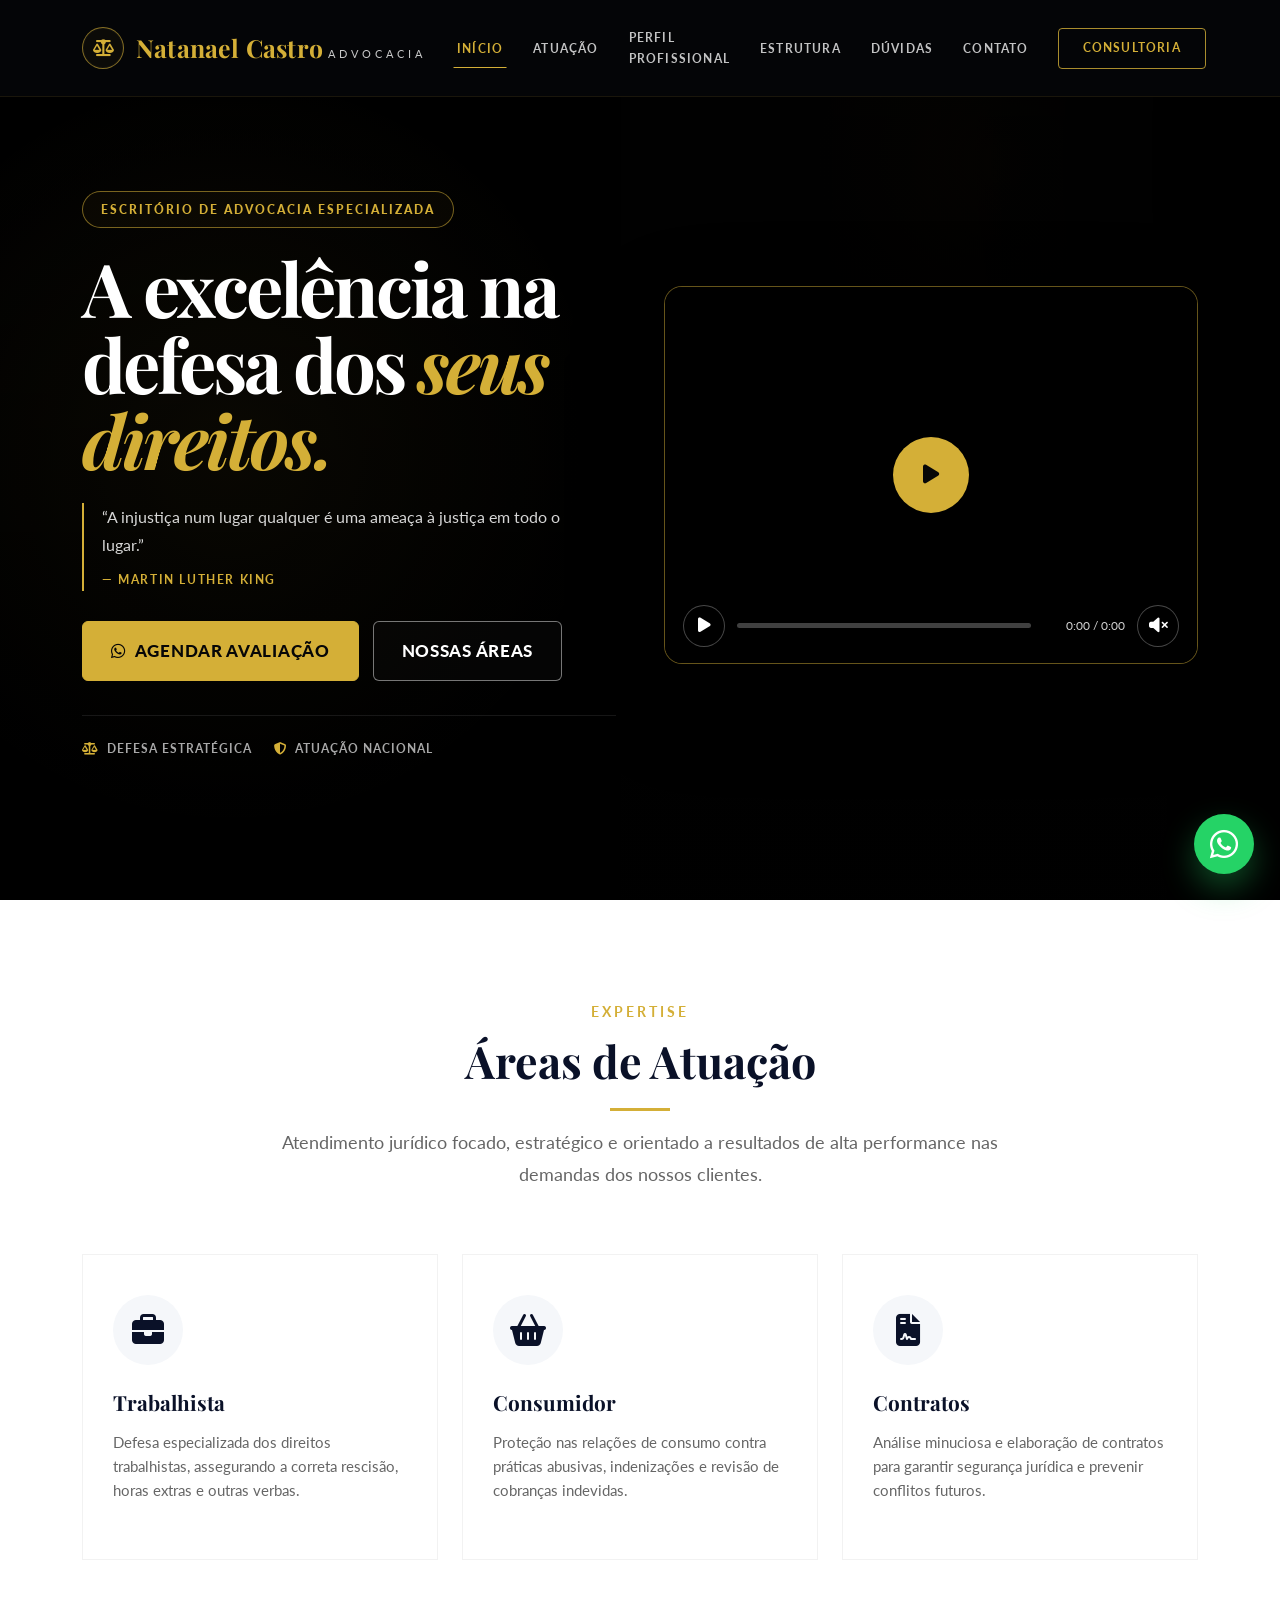
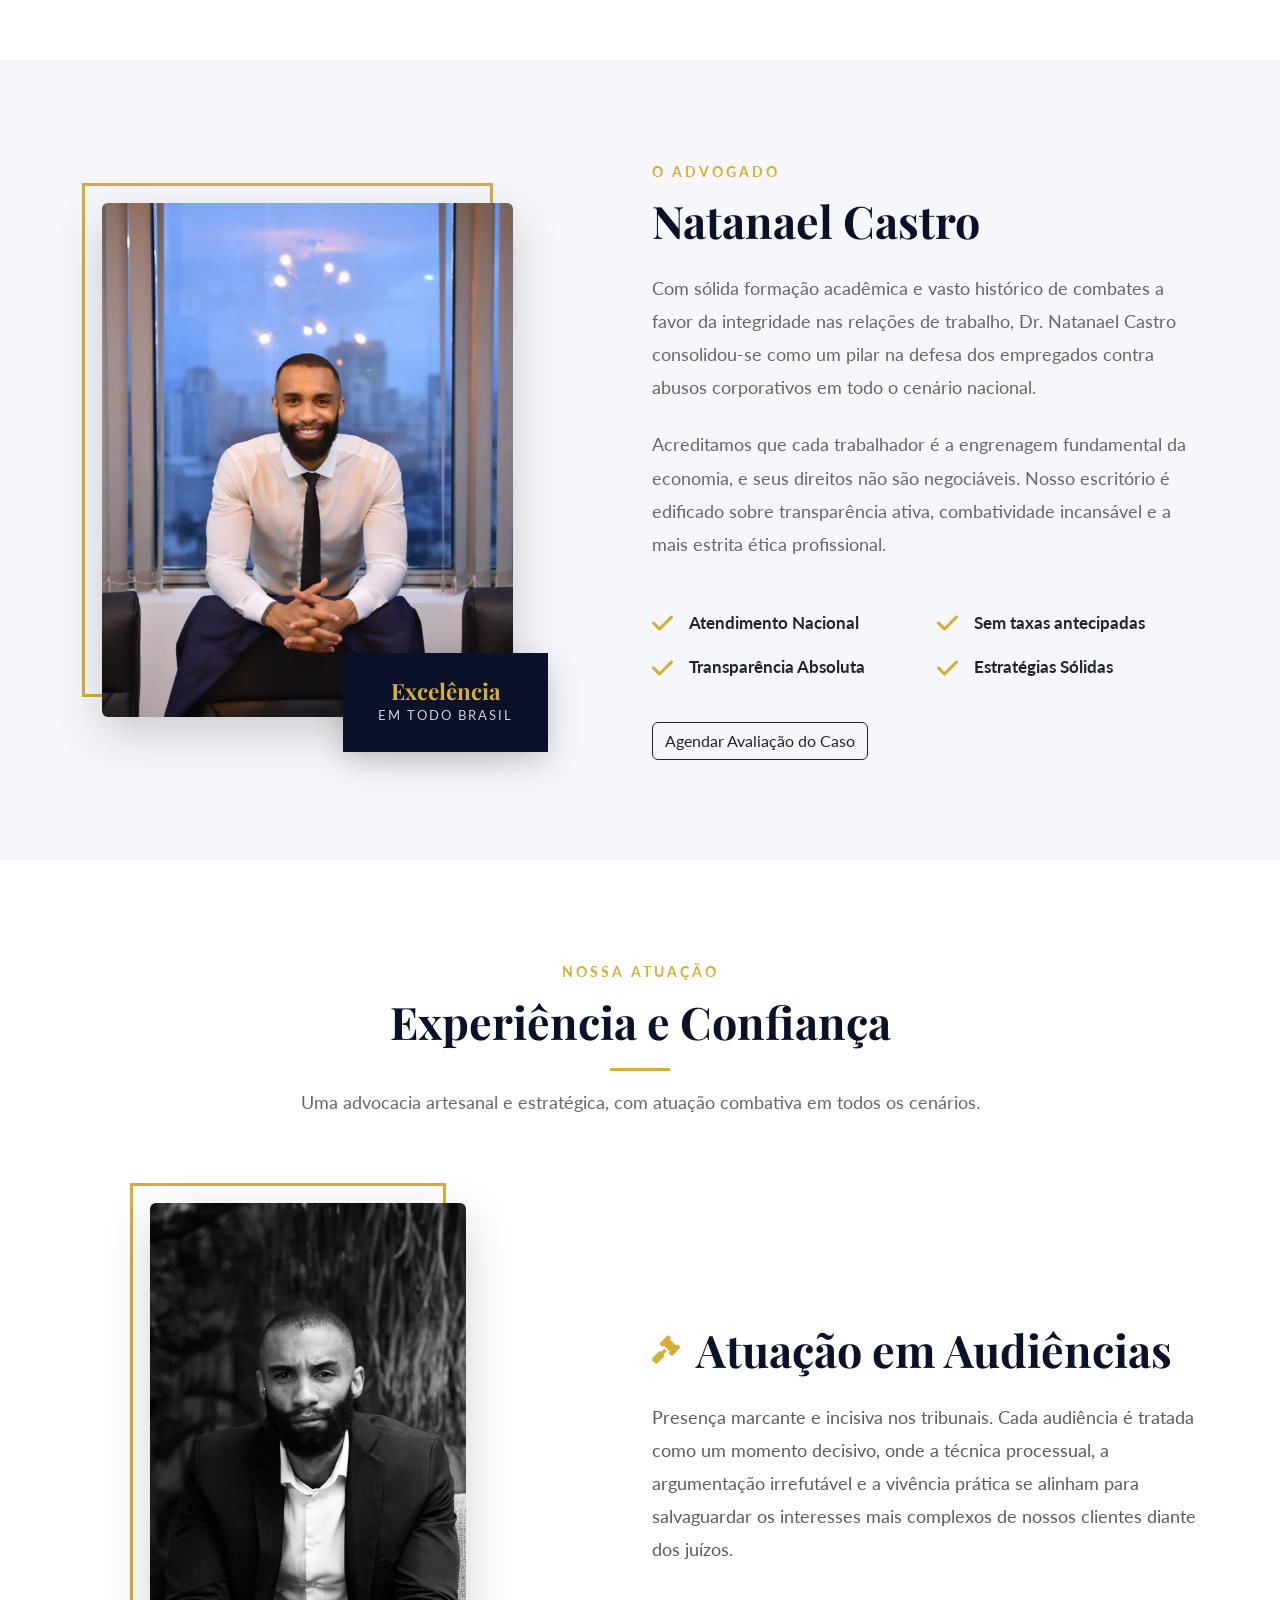
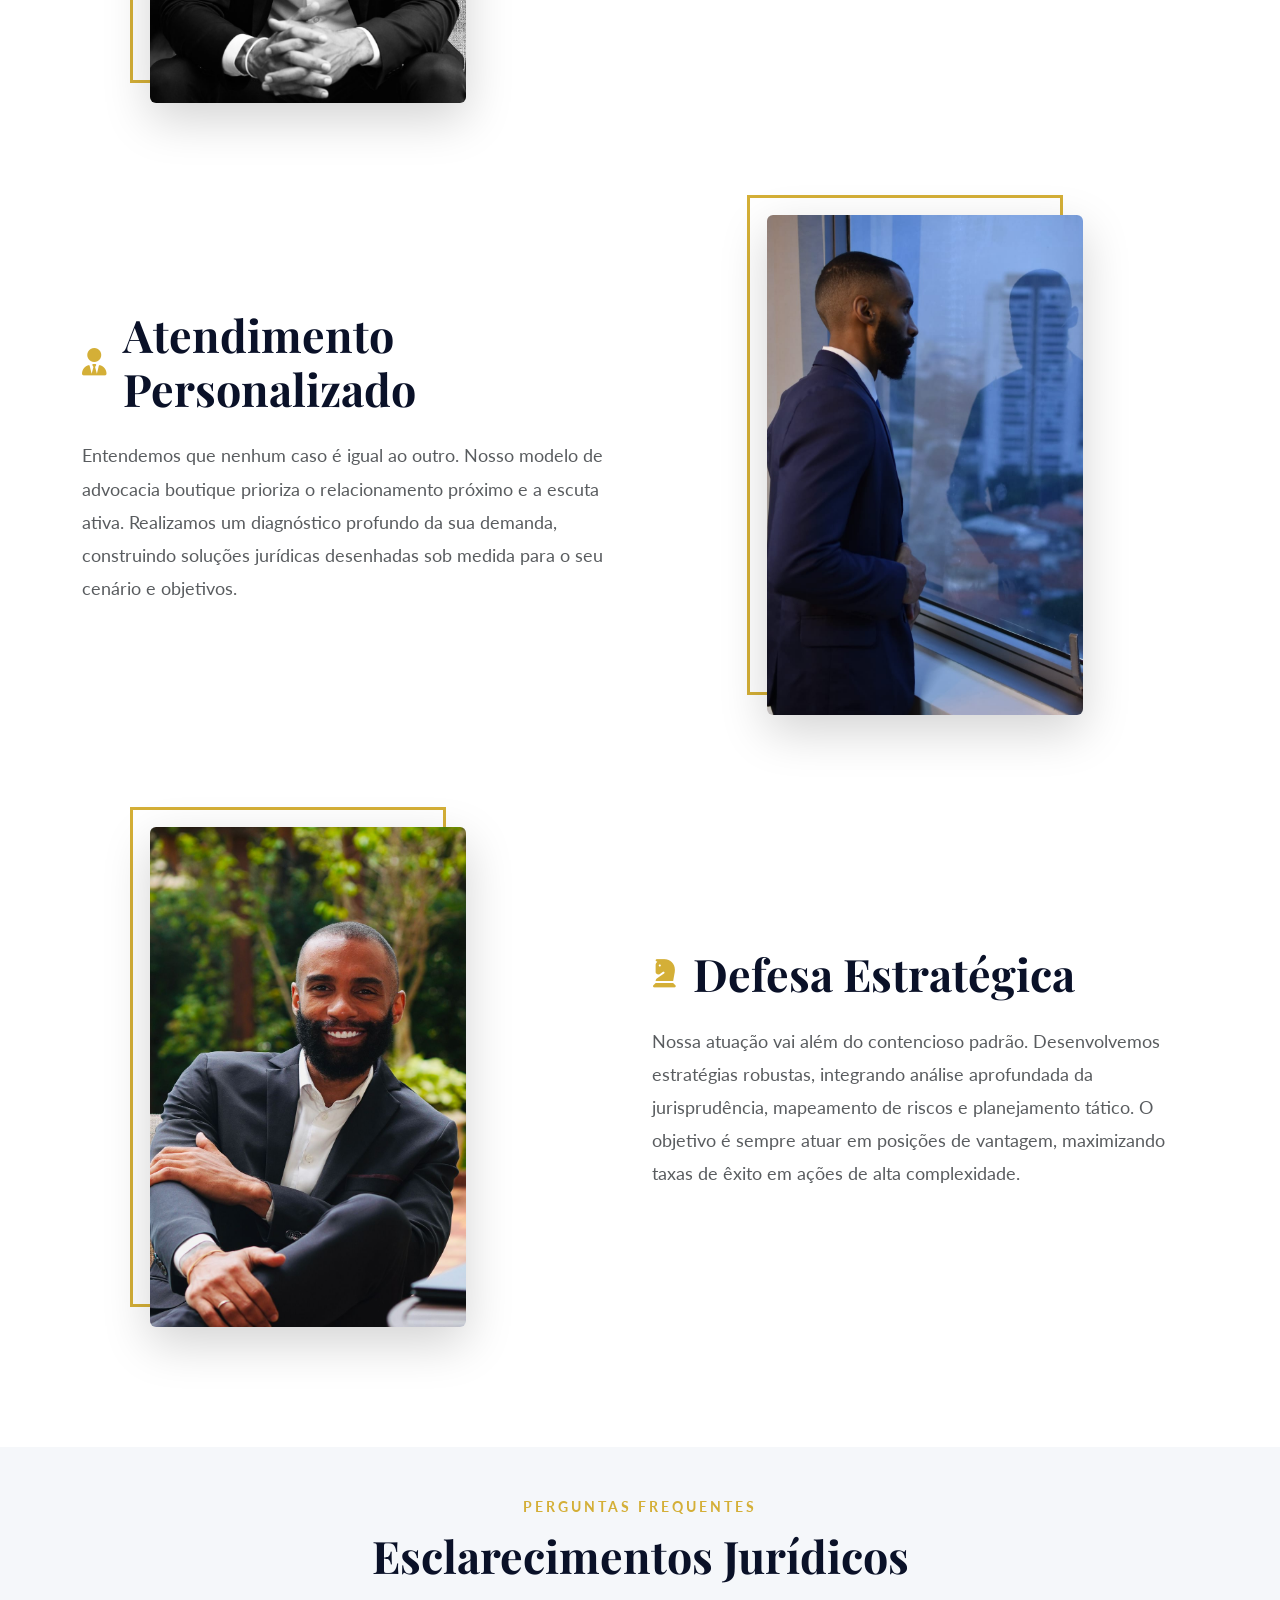
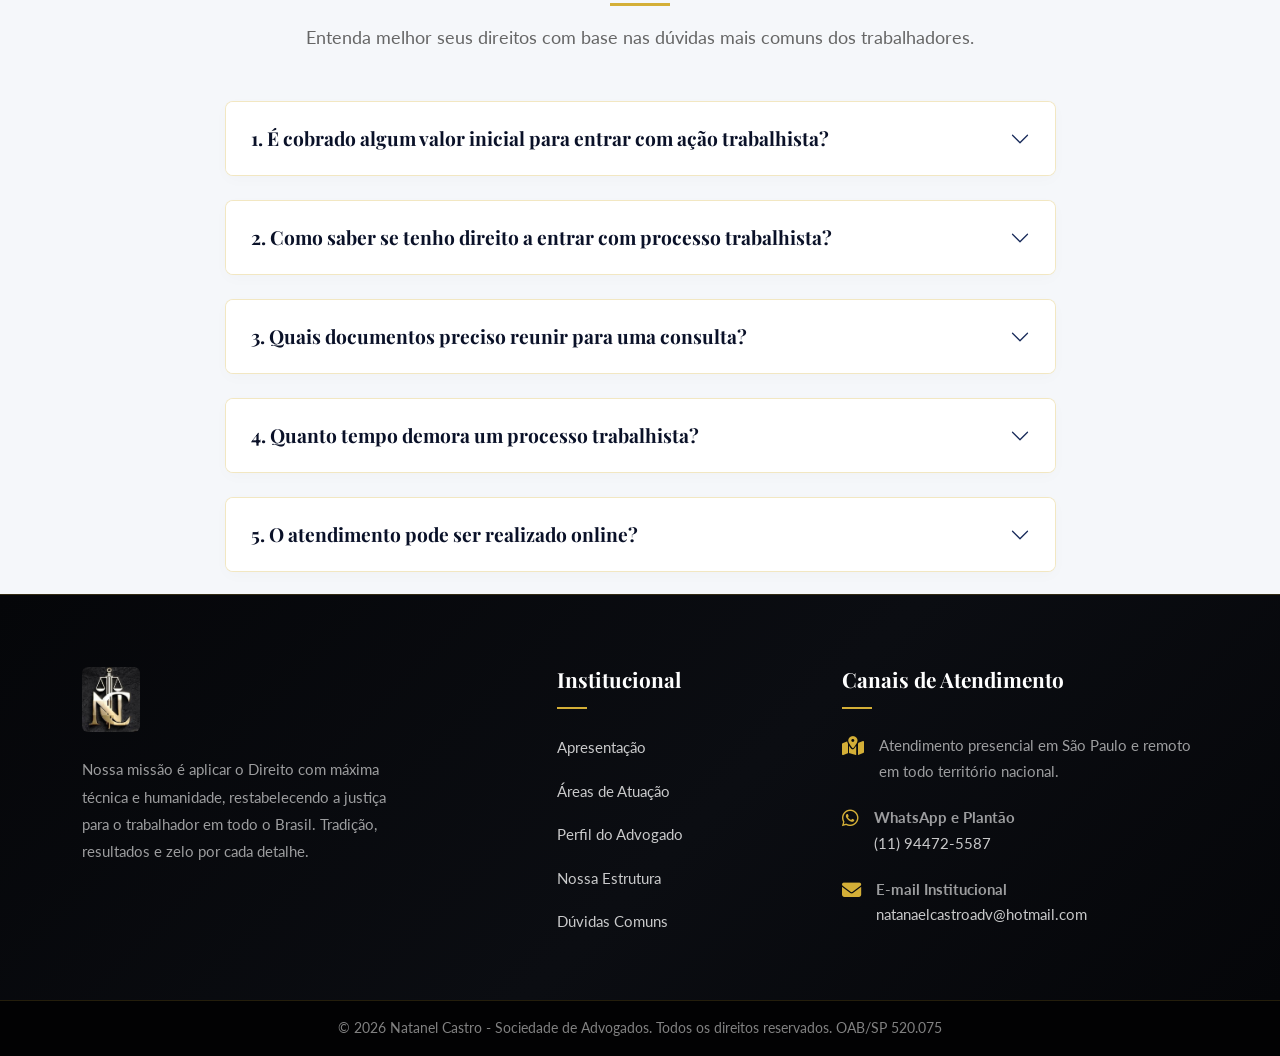
==== commit 37f70809: "AA" ====
--- a/index.html
+++ b/index.html
@@ -24,7 +24,9 @@
 
         .navbar { padding:18px 0; background:rgba(5,6,9,.86)!important; border-bottom:1px solid rgba(212,175,55,.10); transition:all .35s ease; backdrop-filter:blur(14px); -webkit-backdrop-filter:blur(14px); z-index:9999; }
         .navbar.scrolled { padding:10px 0; background:rgba(5,6,9,.96)!important; border-bottom:1px solid rgba(212,175,55,.22); box-shadow:0 10px 35px rgba(0,0,0,.35); }
-        .navbar-brand { text-decoration:none; line-height:1; padding:0; }
+        .navbar-brand { text-decoration:none; line-height:1; padding:0; display:flex; align-items:center; gap:12px; }
+        .brand-icon { width:42px; height:42px; border:1px solid rgba(212,175,55,.62); border-radius:50%; display:flex; align-items:center; justify-content:center; color:var(--gold); font-size:1.05rem; background:rgba(212,175,55,.04); box-shadow:0 0 0 1px rgba(255,255,255,.025) inset; flex:0 0 auto; }
+        .brand-copy { display:block; }
         .brand-text-main { font-family:'Playfair Display',serif; font-size:1.55rem; font-weight:700; color:var(--gold); letter-spacing:.2px; line-height:.95; }
         .brand-text-sub { margin-top:4px; font-size:.68rem; color:rgba(255,255,255,.78); letter-spacing:4px; text-transform:uppercase; }
         .navbar-toggler { border:1px solid rgba(212,175,55,.45); border-radius:6px; box-shadow:none!important; padding:8px 10px; }
@@ -38,9 +40,9 @@
         .btn-nav-outline:hover { background:var(--gold); color:#070707!important; }
         @media(max-width:991.98px) { .navbar-collapse { background:rgba(5,6,9,.98); border:1px solid rgba(212,175,55,.18); margin-top:14px; padding:18px; border-radius:14px; box-shadow:0 25px 60px rgba(0,0,0,.45); } .btn-nav-outline { margin-left:0; margin-top:10px; text-align:center; } .nav-link { text-align:center; margin:5px 0; } }
 
-        .hero-a { position:relative; min-height:100vh; display:flex; align-items:center; padding:130px 0 80px; overflow:hidden; color:#fff; background:radial-gradient(circle at 72% 33%,rgba(212,175,55,.12),transparent 28%),radial-gradient(circle at 18% 72%,rgba(255,255,255,.045),transparent 30%),linear-gradient(135deg,#030406 0%,#060912 48%,#020305 100%); }
-        .hero-a::before { content:''; position:absolute; inset:0; background:linear-gradient(90deg,rgba(212,175,55,.05) 1px,transparent 1px),linear-gradient(0deg,rgba(212,175,55,.035) 1px,transparent 1px); background-size:80px 80px; opacity:.25; mask-image:radial-gradient(circle at center,black,transparent 72%); pointer-events:none; }
-        .hero-a::after { content:'NC'; position:absolute; right:-2vw; top:50%; transform:translateY(-50%); font-family:'Playfair Display',serif; font-size:clamp(16rem,33vw,38rem); font-weight:700; color:rgba(255,255,255,.025); line-height:.8; pointer-events:none; }
+        .hero-a { position:relative; min-height:100vh; display:flex; align-items:center; padding:130px 0 80px; overflow:hidden; color:#fff; background:#030303; }
+        .hero-a::before { content:''; position:absolute; inset:0; background:linear-gradient(90deg,rgba(3,3,3,.96) 0%,rgba(3,3,3,.88) 42%,rgba(3,3,3,.58) 72%,rgba(3,3,3,.92) 100%), radial-gradient(circle at 78% 18%,rgba(212,175,55,.12),transparent 30%), url('images/justica.jpg'); background-size:cover; background-position:center right; filter:saturate(.82) contrast(1.08); opacity:.82; pointer-events:none; }
+        .hero-a::after { content:''; position:absolute; inset:0; background:linear-gradient(180deg,rgba(0,0,0,.18),rgba(0,0,0,.72)), radial-gradient(circle at 18% 50%,rgba(212,175,55,.08),transparent 33%); pointer-events:none; }
         .hero-a-content { position:relative; z-index:3; }
         .hero-kicker { display:inline-flex; align-items:center; border:1px solid rgba(212,175,55,.55); color:var(--gold); padding:8px 18px; border-radius:999px; text-transform:uppercase; letter-spacing:2px; font-size:.72rem; font-weight:900; margin-bottom:22px; background:rgba(212,175,55,.035); }
         .hero-a-title { font-family:'Playfair Display',serif; font-size:clamp(2.8rem,5.8vw,5.4rem); font-weight:700; line-height:1.02; letter-spacing:-.04em; margin-bottom:26px; color:#fff; }
@@ -55,8 +57,8 @@
         .trust-indicators { margin-top:34px; padding-top:22px; border-top:1px solid rgba(255,255,255,.09); display:flex; flex-wrap:wrap; gap:22px; }
         .trust-item { color:rgba(255,255,255,.66); text-transform:uppercase; letter-spacing:1px; font-size:.78rem; font-weight:700; }
 
-        .hero-video-card { position:relative; border:1px solid rgba(212,175,55,.48); border-radius:16px; overflow:hidden; background:#000; box-shadow:0 35px 90px rgba(0,0,0,.45),0 0 0 1px rgba(255,255,255,.04) inset; aspect-ratio:16/10; cursor:pointer; }
-        .hero-video-card video { width:100%; height:100%; display:block; object-fit:cover; object-position:center; background:#000; }
+        .hero-video-card { position:relative; border:1px solid rgba(212,175,55,.48); border-radius:18px; overflow:hidden; background:#000; box-shadow:0 35px 90px rgba(0,0,0,.45),0 0 0 1px rgba(255,255,255,.04) inset; aspect-ratio:16/11.3; cursor:pointer; max-width:820px; margin-left:auto; }
+        .hero-video-card video { width:100%; height:100%; display:block; object-fit:cover; object-position:center 18%; background:#000; }
         .hero-video-card::before { content:''; position:absolute; inset:0; background:linear-gradient(180deg,transparent 55%,rgba(0,0,0,.5)); z-index:2; pointer-events:none; }
         .video-center-play { position:absolute; left:50%; top:50%; transform:translate(-50%,-50%); z-index:6; width:76px; height:76px; border-radius:50%; border:none; background:var(--gold); color:#070707; display:flex; align-items:center; justify-content:center; font-size:1.35rem; box-shadow:0 18px 45px rgba(0,0,0,.45); transition:.25s ease; }
         .video-center-play:hover { transform:translate(-50%,-50%) scale(1.06); }
@@ -78,7 +80,16 @@
         .revealed { opacity:1; transform:none; }
         .float-whatsapp { position:fixed; right:26px; bottom:26px; width:60px; height:60px; border-radius:50%; background:#25D366; color:#fff!important; display:flex; align-items:center; justify-content:center; font-size:2rem; z-index:9998; box-shadow:0 14px 32px rgba(37,211,102,.35); text-decoration:none; animation:whatsPulse 2.4s infinite; }
         @keyframes whatsPulse { 0% { box-shadow:0 0 0 0 rgba(37,211,102,.35); } 70% { box-shadow:0 0 0 14px rgba(37,211,102,0); } 100% { box-shadow:0 0 0 0 rgba(37,211,102,0); } }
-        @media(max-width:991.98px) { .hero-a { padding:120px 0 55px; min-height:auto; } .hero-a-title { font-size:clamp(2.5rem,11vw,4rem); } .hero-video-card { margin-top:35px; aspect-ratio:16/12; } }
+
+        .premium-footer { background:#050609!important; color:rgba(255,255,255,.78); border-top:1px solid rgba(212,175,55,.22); }
+        .premium-footer .footer-top { background:linear-gradient(135deg,#050609 0%,#0b0d12 55%,#050609 100%)!important; }
+        .premium-footer .footer-bottom { background:#020203!important; border-top:1px solid rgba(212,175,55,.16); }
+        .premium-footer a { color:rgba(255,255,255,.78); text-decoration:none; transition:.25s; }
+        .premium-footer a:hover { color:var(--gold); }
+        .premium-footer .footer-title { color:#fff; font-family:'Playfair Display',serif; }
+        .premium-footer i, .premium-footer .footer-separator { color:var(--gold); border-color:var(--gold); }
+
+        @media(max-width:991.98px) { .hero-a { padding:120px 0 55px; min-height:auto; } .hero-a-title { font-size:clamp(2.5rem,11vw,4rem); } .hero-video-card { margin-top:35px; aspect-ratio:16/12.5; max-width:100%; } }
         @media(max-width:575.98px) { .hero-actions a { width:100%; text-align:center; } .video-time { display:none; } .brand-text-main { font-size:1.25rem; } }
 </style>
 </head>
@@ -86,8 +97,11 @@
     <nav class="navbar navbar-expand-lg fixed-top" id="mainNav">
         <div class="container">
             <a class="navbar-brand" href="#inicio" aria-label="Natanael Castro Advocacia">
-                <div class="brand-text-main">Natanael Castro</div>
-                <div class="brand-text-sub">Advocacia</div>
+                <span class="brand-icon" aria-hidden="true"><i class="fa-solid fa-scale-balanced"></i></span>
+                <span class="brand-copy">
+                    <span class="brand-text-main">Natanael Castro</span>
+                    <span class="brand-text-sub">Advocacia</span>
+                </span>
             </a>
             <button class="navbar-toggler" type="button" data-bs-toggle="collapse" data-bs-target="#navbarResponsive" aria-controls="navbarResponsive" aria-expanded="false" aria-label="Abrir menu"><i class="fa fa-bars"></i></button>
             <div class="collapse navbar-collapse" id="navbarResponsive">
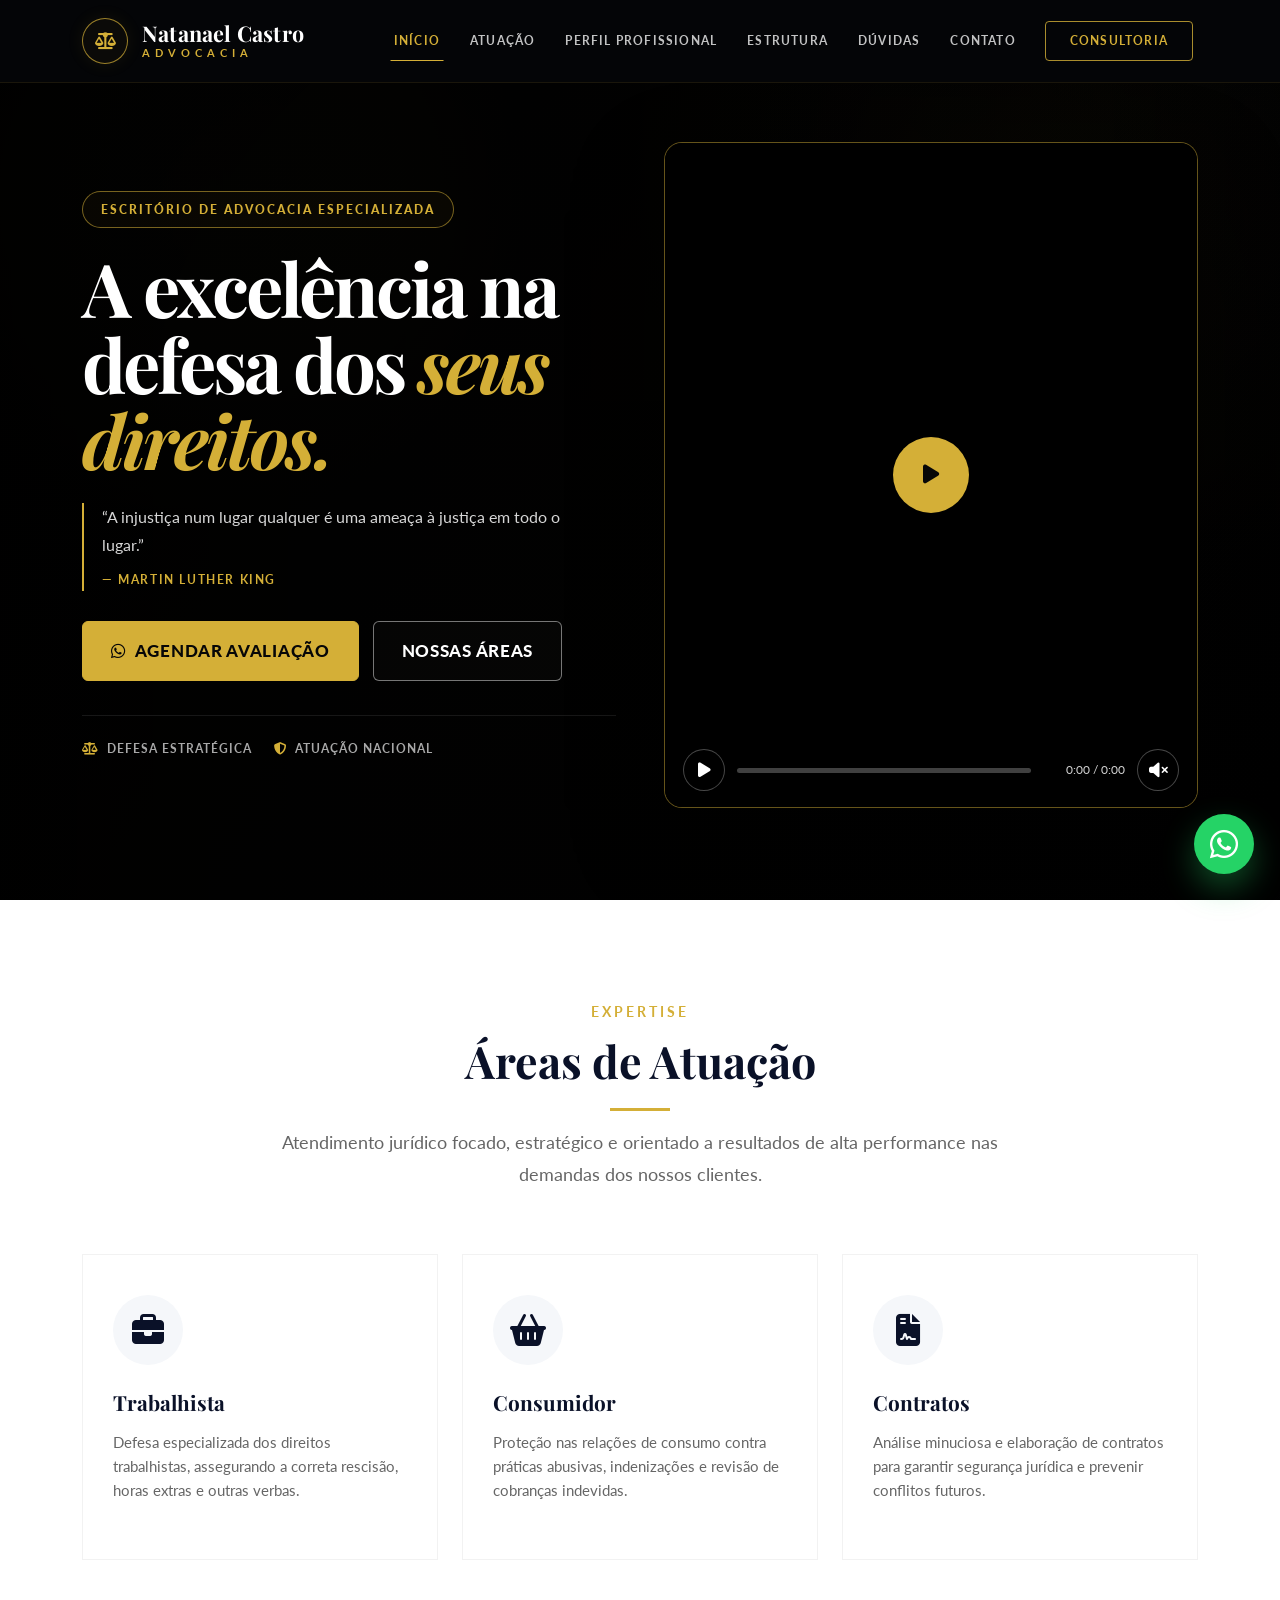
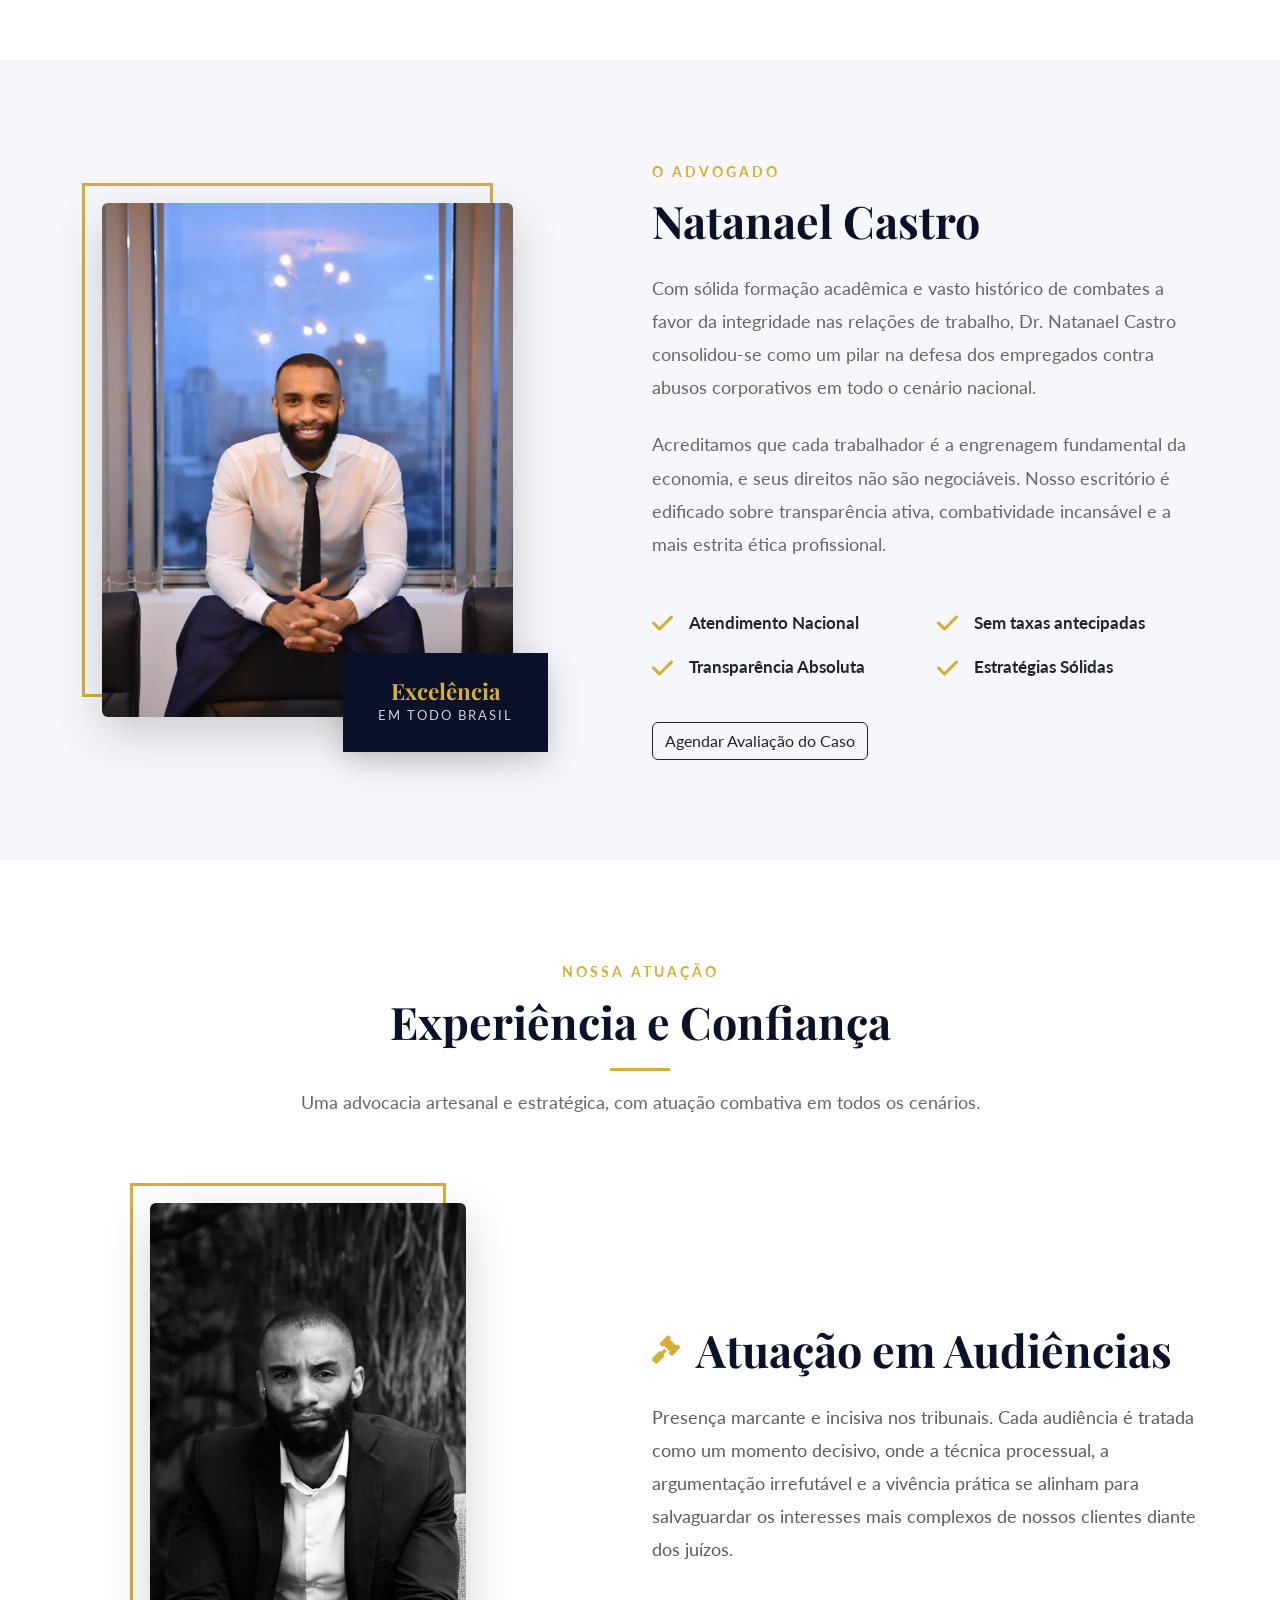
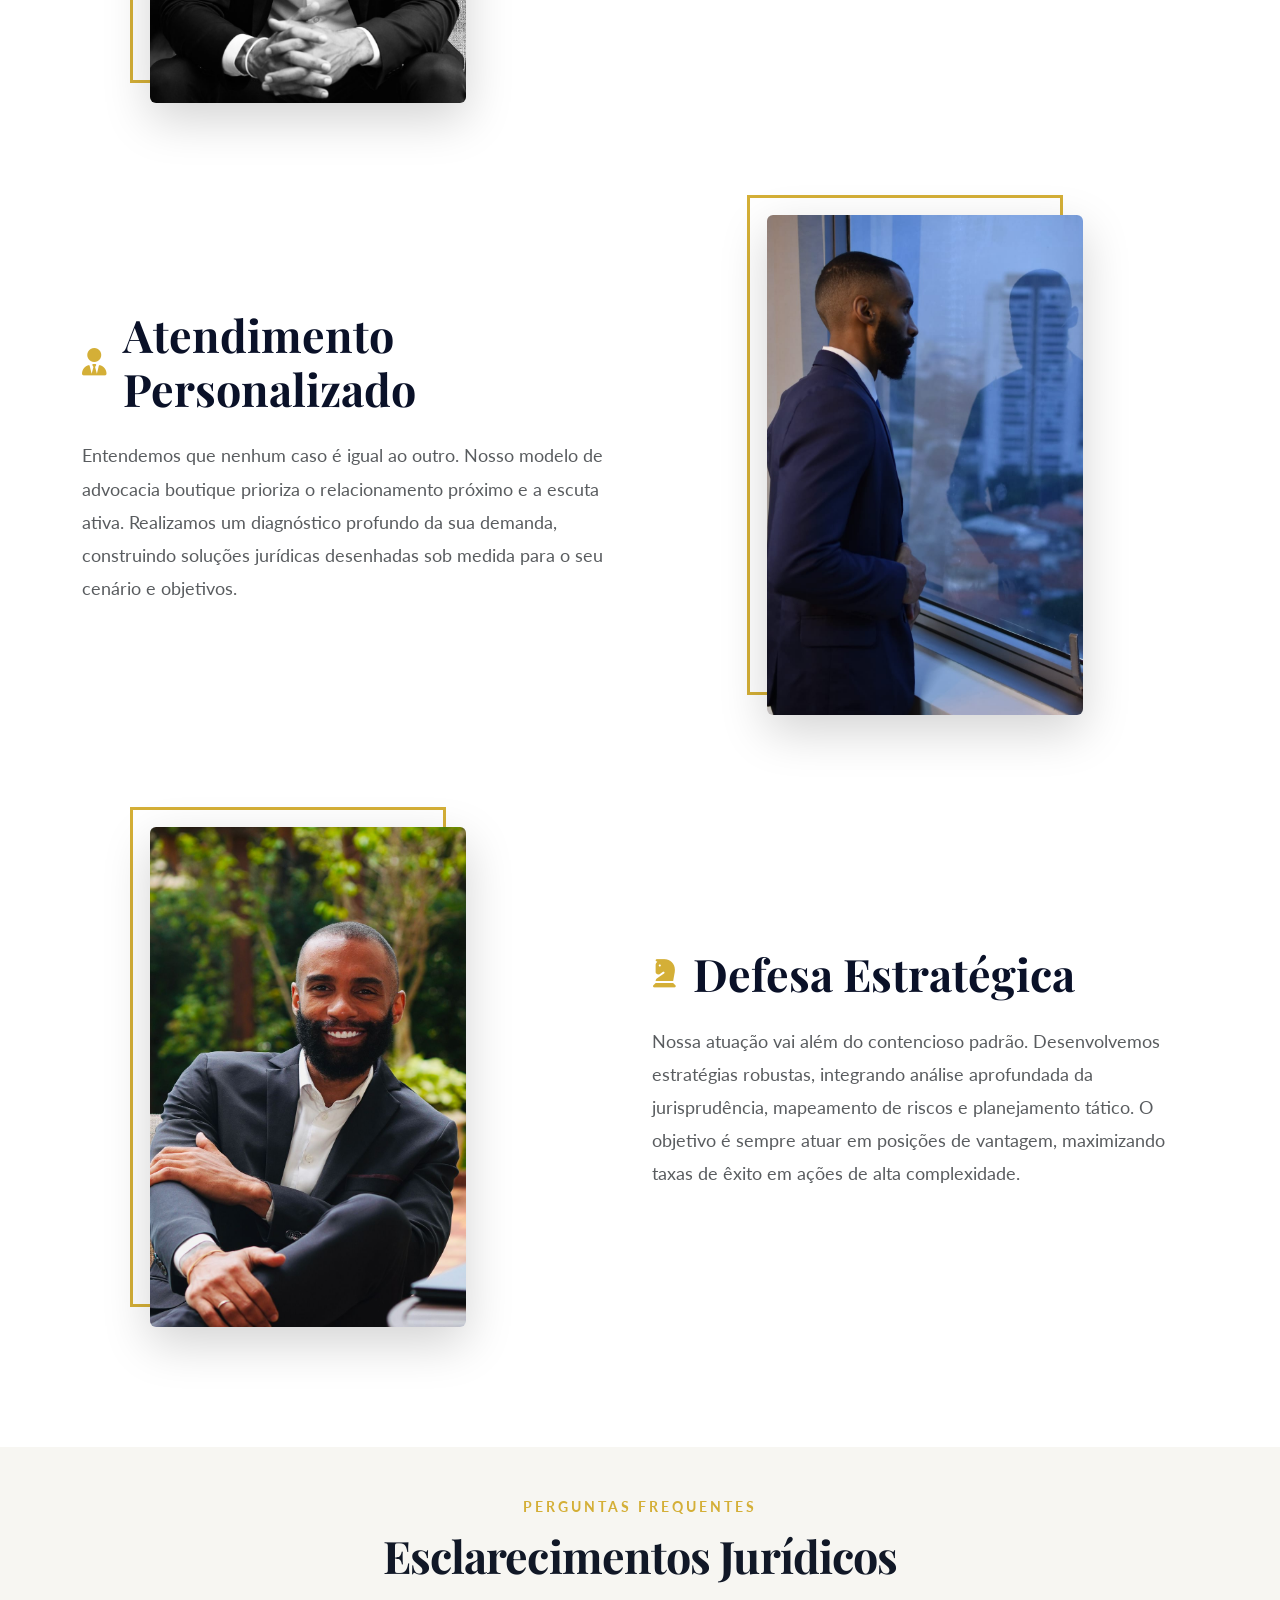
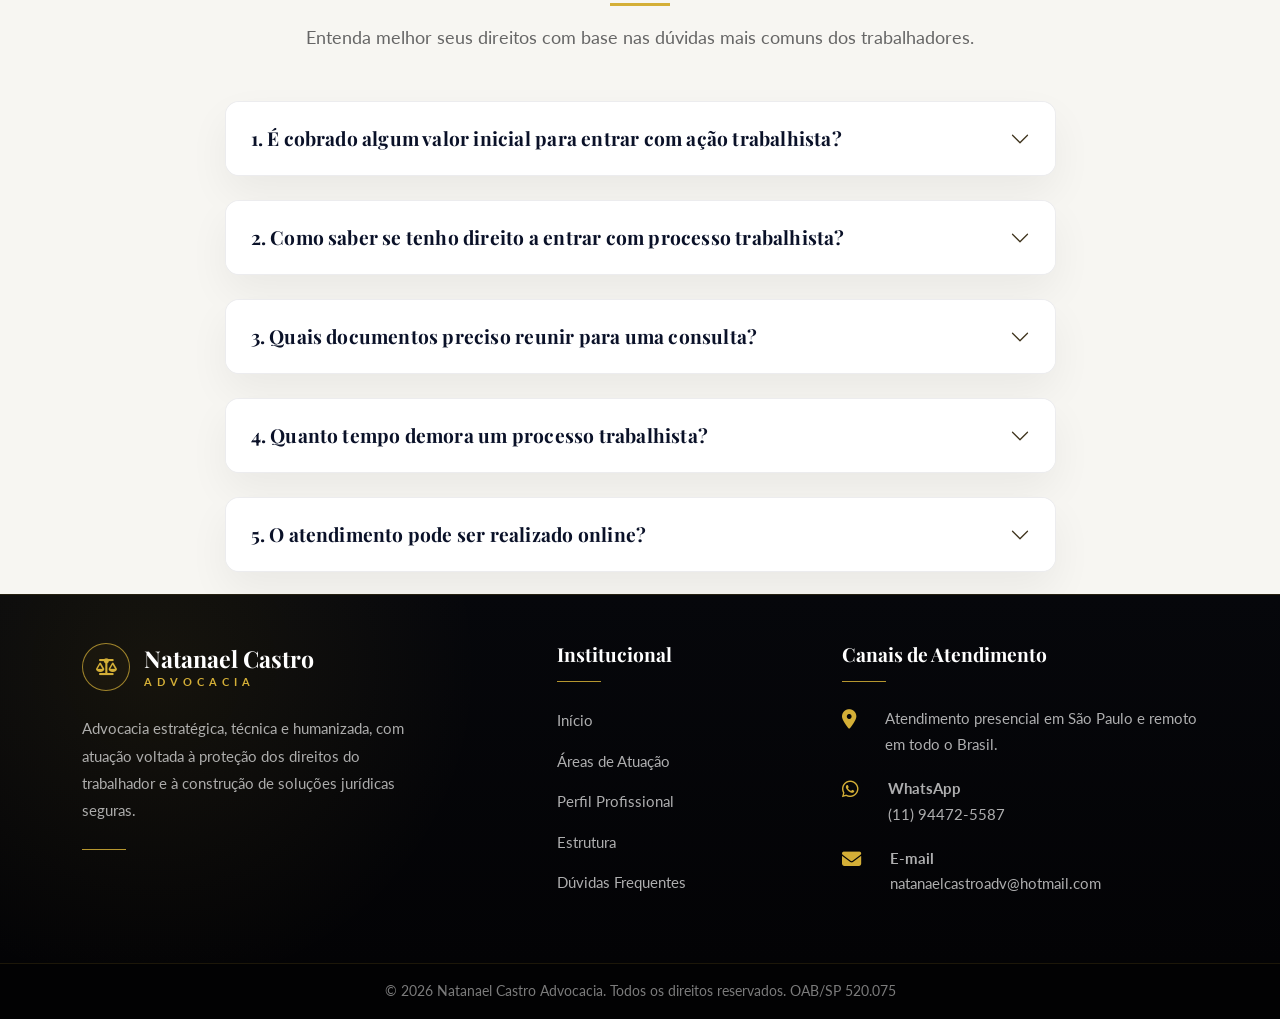
==== commit 6c101510: "AAAAA" ====
--- a/index.html
+++ b/index.html
@@ -24,9 +24,7 @@
 
         .navbar { padding:18px 0; background:rgba(5,6,9,.86)!important; border-bottom:1px solid rgba(212,175,55,.10); transition:all .35s ease; backdrop-filter:blur(14px); -webkit-backdrop-filter:blur(14px); z-index:9999; }
         .navbar.scrolled { padding:10px 0; background:rgba(5,6,9,.96)!important; border-bottom:1px solid rgba(212,175,55,.22); box-shadow:0 10px 35px rgba(0,0,0,.35); }
-        .navbar-brand { text-decoration:none; line-height:1; padding:0; display:flex; align-items:center; gap:12px; }
-        .brand-icon { width:42px; height:42px; border:1px solid rgba(212,175,55,.62); border-radius:50%; display:flex; align-items:center; justify-content:center; color:var(--gold); font-size:1.05rem; background:rgba(212,175,55,.04); box-shadow:0 0 0 1px rgba(255,255,255,.025) inset; flex:0 0 auto; }
-        .brand-copy { display:block; }
+        .navbar-brand { text-decoration:none; line-height:1; padding:0; }
         .brand-text-main { font-family:'Playfair Display',serif; font-size:1.55rem; font-weight:700; color:var(--gold); letter-spacing:.2px; line-height:.95; }
         .brand-text-sub { margin-top:4px; font-size:.68rem; color:rgba(255,255,255,.78); letter-spacing:4px; text-transform:uppercase; }
         .navbar-toggler { border:1px solid rgba(212,175,55,.45); border-radius:6px; box-shadow:none!important; padding:8px 10px; }
@@ -40,9 +38,9 @@
         .btn-nav-outline:hover { background:var(--gold); color:#070707!important; }
         @media(max-width:991.98px) { .navbar-collapse { background:rgba(5,6,9,.98); border:1px solid rgba(212,175,55,.18); margin-top:14px; padding:18px; border-radius:14px; box-shadow:0 25px 60px rgba(0,0,0,.45); } .btn-nav-outline { margin-left:0; margin-top:10px; text-align:center; } .nav-link { text-align:center; margin:5px 0; } }
 
-        .hero-a { position:relative; min-height:100vh; display:flex; align-items:center; padding:130px 0 80px; overflow:hidden; color:#fff; background:#030303; }
-        .hero-a::before { content:''; position:absolute; inset:0; background:linear-gradient(90deg,rgba(3,3,3,.96) 0%,rgba(3,3,3,.88) 42%,rgba(3,3,3,.58) 72%,rgba(3,3,3,.92) 100%), radial-gradient(circle at 78% 18%,rgba(212,175,55,.12),transparent 30%), url('images/justica.jpg'); background-size:cover; background-position:center right; filter:saturate(.82) contrast(1.08); opacity:.82; pointer-events:none; }
-        .hero-a::after { content:''; position:absolute; inset:0; background:linear-gradient(180deg,rgba(0,0,0,.18),rgba(0,0,0,.72)), radial-gradient(circle at 18% 50%,rgba(212,175,55,.08),transparent 33%); pointer-events:none; }
+        .hero-a { position:relative; min-height:100vh; display:flex; align-items:center; padding:130px 0 80px; overflow:hidden; color:#fff; background:radial-gradient(circle at 72% 33%,rgba(212,175,55,.12),transparent 28%),radial-gradient(circle at 18% 72%,rgba(255,255,255,.045),transparent 30%),linear-gradient(135deg,#030406 0%,#060912 48%,#020305 100%); }
+        .hero-a::before { content:''; position:absolute; inset:0; background:linear-gradient(90deg,rgba(212,175,55,.05) 1px,transparent 1px),linear-gradient(0deg,rgba(212,175,55,.035) 1px,transparent 1px); background-size:80px 80px; opacity:.25; mask-image:radial-gradient(circle at center,black,transparent 72%); pointer-events:none; }
+        .hero-a::after { content:'NC'; position:absolute; right:-2vw; top:50%; transform:translateY(-50%); font-family:'Playfair Display',serif; font-size:clamp(16rem,33vw,38rem); font-weight:700; color:rgba(255,255,255,.025); line-height:.8; pointer-events:none; }
         .hero-a-content { position:relative; z-index:3; }
         .hero-kicker { display:inline-flex; align-items:center; border:1px solid rgba(212,175,55,.55); color:var(--gold); padding:8px 18px; border-radius:999px; text-transform:uppercase; letter-spacing:2px; font-size:.72rem; font-weight:900; margin-bottom:22px; background:rgba(212,175,55,.035); }
         .hero-a-title { font-family:'Playfair Display',serif; font-size:clamp(2.8rem,5.8vw,5.4rem); font-weight:700; line-height:1.02; letter-spacing:-.04em; margin-bottom:26px; color:#fff; }
@@ -57,8 +55,8 @@
         .trust-indicators { margin-top:34px; padding-top:22px; border-top:1px solid rgba(255,255,255,.09); display:flex; flex-wrap:wrap; gap:22px; }
         .trust-item { color:rgba(255,255,255,.66); text-transform:uppercase; letter-spacing:1px; font-size:.78rem; font-weight:700; }
 
-        .hero-video-card { position:relative; border:1px solid rgba(212,175,55,.48); border-radius:18px; overflow:hidden; background:#000; box-shadow:0 35px 90px rgba(0,0,0,.45),0 0 0 1px rgba(255,255,255,.04) inset; aspect-ratio:16/11.3; cursor:pointer; max-width:820px; margin-left:auto; }
-        .hero-video-card video { width:100%; height:100%; display:block; object-fit:cover; object-position:center 18%; background:#000; }
+        .hero-video-card { position:relative; border:1px solid rgba(212,175,55,.48); border-radius:16px; overflow:hidden; background:#000; box-shadow:0 35px 90px rgba(0,0,0,.45),0 0 0 1px rgba(255,255,255,.04) inset; aspect-ratio:16/10; cursor:pointer; }
+        .hero-video-card video { width:100%; height:100%; display:block; object-fit:cover; object-position:center; background:#000; }
         .hero-video-card::before { content:''; position:absolute; inset:0; background:linear-gradient(180deg,transparent 55%,rgba(0,0,0,.5)); z-index:2; pointer-events:none; }
         .video-center-play { position:absolute; left:50%; top:50%; transform:translate(-50%,-50%); z-index:6; width:76px; height:76px; border-radius:50%; border:none; background:var(--gold); color:#070707; display:flex; align-items:center; justify-content:center; font-size:1.35rem; box-shadow:0 18px 45px rgba(0,0,0,.45); transition:.25s ease; }
         .video-center-play:hover { transform:translate(-50%,-50%) scale(1.06); }
@@ -80,28 +78,362 @@
         .revealed { opacity:1; transform:none; }
         .float-whatsapp { position:fixed; right:26px; bottom:26px; width:60px; height:60px; border-radius:50%; background:#25D366; color:#fff!important; display:flex; align-items:center; justify-content:center; font-size:2rem; z-index:9998; box-shadow:0 14px 32px rgba(37,211,102,.35); text-decoration:none; animation:whatsPulse 2.4s infinite; }
         @keyframes whatsPulse { 0% { box-shadow:0 0 0 0 rgba(37,211,102,.35); } 70% { box-shadow:0 0 0 14px rgba(37,211,102,0); } 100% { box-shadow:0 0 0 0 rgba(37,211,102,0); } }
-
-        .premium-footer { background:#050609!important; color:rgba(255,255,255,.78); border-top:1px solid rgba(212,175,55,.22); }
-        .premium-footer .footer-top { background:linear-gradient(135deg,#050609 0%,#0b0d12 55%,#050609 100%)!important; }
-        .premium-footer .footer-bottom { background:#020203!important; border-top:1px solid rgba(212,175,55,.16); }
-        .premium-footer a { color:rgba(255,255,255,.78); text-decoration:none; transition:.25s; }
-        .premium-footer a:hover { color:var(--gold); }
-        .premium-footer .footer-title { color:#fff; font-family:'Playfair Display',serif; }
-        .premium-footer i, .premium-footer .footer-separator { color:var(--gold); border-color:var(--gold); }
-
-        @media(max-width:991.98px) { .hero-a { padding:120px 0 55px; min-height:auto; } .hero-a-title { font-size:clamp(2.5rem,11vw,4rem); } .hero-video-card { margin-top:35px; aspect-ratio:16/12.5; max-width:100%; } }
+        @media(max-width:991.98px) { .hero-a { padding:120px 0 55px; min-height:auto; } .hero-a-title { font-size:clamp(2.5rem,11vw,4rem); } .hero-video-card { margin-top:35px; aspect-ratio:16/12; } }
         @media(max-width:575.98px) { .hero-actions a { width:100%; text-align:center; } .video-time { display:none; } .brand-text-main { font-size:1.25rem; } }
+
+
+/* =========================================================================
+   AJUSTES FINAIS - NAVBAR, HERO, FAQ E RODAPÉ
+   ========================================================================= */
+.premium-brand{
+    display:flex;
+    align-items:center;
+    gap:14px;
+    text-decoration:none;
+}
+.brand-icon{
+    width:46px;
+    height:46px;
+    border:1px solid rgba(212,175,55,.72);
+    border-radius:50%;
+    display:flex;
+    align-items:center;
+    justify-content:center;
+    color:var(--gold);
+    font-size:1.05rem;
+    background:rgba(212,175,55,.035);
+    box-shadow:0 0 18px rgba(212,175,55,.08);
+    flex:0 0 46px;
+}
+.brand-copy{
+    display:flex;
+    flex-direction:column;
+}
+.brand-text-main{
+    color:#fff;
+    font-size:1.35rem;
+    letter-spacing:.2px;
+}
+.brand-text-sub{
+    color:var(--gold);
+    letter-spacing:5px;
+    font-weight:700;
+}
+.premium-brand:hover .brand-icon{
+    transform:rotate(-6deg);
+    border-color:#f0c94d;
+    box-shadow:0 0 22px rgba(212,175,55,.20);
+}
+.premium-brand:hover .brand-text-main{
+    color:#f4f0e6;
+}
+
+/* Fundo premium do hero — use a imagem escolhida de Direito/Balança/Livros neste caminho:
+   images/balanca-direito-premium.jpg
+   Abaixo existe fallback visual em preto/dourado caso a imagem ainda não esteja na pasta. */
+.hero-a{
+    background:
+        linear-gradient(90deg, rgba(0,0,0,.96) 0%, rgba(0,0,0,.84) 45%, rgba(0,0,0,.56) 100%),
+        radial-gradient(circle at 16% 22%, rgba(212,175,55,.16), transparent 25%),
+        radial-gradient(circle at 83% 20%, rgba(212,175,55,.10), transparent 34%),
+        url('images/balanca-direito-premium.jpg'),
+        linear-gradient(135deg,#020202 0%,#0b0906 52%,#030303 100%) !important;
+    background-size:cover;
+    background-position:center right;
+    background-attachment:fixed;
+}
+.hero-a::before{
+    /* fallback com sensação de biblioteca jurídica/livros, sem parecer grid tecnológico */
+    background:
+        linear-gradient(90deg, transparent 0 58%, rgba(212,175,55,.12) 59%, transparent 60%),
+        linear-gradient(90deg, transparent 0 72%, rgba(255,255,255,.055) 73%, transparent 74%),
+        linear-gradient(180deg, rgba(212,175,55,.05), transparent 62%);
+    background-size:180px 100%, 260px 100%, 100% 100%;
+    opacity:.22;
+    mask-image:linear-gradient(90deg, transparent 0%, black 42%, black 100%);
+}
+.hero-a::after{
+    content:'⚖';
+    right:5vw;
+    top:54%;
+    transform:translateY(-50%);
+    font-size:clamp(10rem,22vw,28rem);
+    color:rgba(212,175,55,.055);
+    letter-spacing:0;
+    filter:blur(.2px);
+}
+
+/* Vídeo maior e com melhor enquadramento */
+.hero-video-card{
+    min-height:520px;
+    aspect-ratio:16/11;
+    border-radius:18px;
+}
+.hero-video-card video{
+    object-fit:cover;
+    object-position:center 18%;
+}
+@media(max-width:991.98px){
+    .hero-video-card{min-height:440px; aspect-ratio:16/11;}
+}
+@media(max-width:575.98px){
+    .hero-video-card{min-height:360px; aspect-ratio:4/5;}
+    .hero-video-card video{object-position:center 12%;}
+}
+
+/* FAQ mais elegante */
+#duvidas{
+    background:#f7f6f2 !important;
+}
+#duvidas .section-title{
+    font-family:'Playfair Display',serif;
+    color:#111827;
+    letter-spacing:-.02em;
+}
+.premium-accordion .accordion-item,
+.accordion-item.elegant-card{
+    border:1px solid rgba(17,24,39,.08) !important;
+    border-radius:14px !important;
+    overflow:hidden;
+    background:#fff;
+    box-shadow:0 18px 42px rgba(20,20,20,.055);
+}
+.premium-accordion .accordion-button{
+    font-family:'Lato',sans-serif;
+    font-size:1rem;
+    font-weight:700;
+    letter-spacing:.2px;
+    color:#111827;
+    padding:22px 26px;
+    background:#fff;
+    box-shadow:none !important;
+}
+.premium-accordion .accordion-button:not(.collapsed){
+    color:#0b0b0b;
+    background:linear-gradient(90deg,rgba(212,175,55,.10),rgba(255,255,255,1));
+}
+.premium-accordion .accordion-button::after{
+    filter:sepia(1) saturate(2) hue-rotate(3deg);
+}
+.premium-accordion .accordion-body{
+    color:#4b5563;
+    line-height:1.8;
+    padding:0 26px 24px;
+    font-size:.98rem;
+}
+
+/* Rodapé alinhado à navbar */
+.footer-match-navbar,
+.premium-footer{
+    background:#050609 !important;
+    color:rgba(255,255,255,.78);
+    border-top:1px solid rgba(212,175,55,.16);
+}
+.footer-top{
+    background:
+        radial-gradient(circle at 12% 20%, rgba(212,175,55,.08), transparent 28%),
+        linear-gradient(180deg,#06070b 0%,#030305 100%) !important;
+}
+.footer-brand{
+    gap:14px;
+    text-decoration:none;
+}
+.footer-brand-icon{
+    width:48px;
+    height:48px;
+    border:1px solid rgba(212,175,55,.72);
+    border-radius:50%;
+    display:inline-flex;
+    align-items:center;
+    justify-content:center;
+    color:var(--gold);
+    background:rgba(212,175,55,.035);
+    flex:0 0 48px;
+}
+.footer-brand-copy{
+    display:flex;
+    flex-direction:column;
+    line-height:1;
+}
+.footer-brand-name{
+    font-family:'Playfair Display',serif;
+    font-size:1.45rem;
+    font-weight:700;
+    color:#fff;
+}
+.footer-brand-sub{
+    margin-top:7px;
+    font-size:.68rem;
+    letter-spacing:5px;
+    color:var(--gold);
+    text-transform:uppercase;
+    font-weight:700;
+}
+.footer-about{
+    color:rgba(255,255,255,.66) !important;
+    line-height:1.8;
+}
+.footer-mini-line,
+.footer-separator{
+    width:44px;
+    height:1px;
+    background:var(--gold);
+    opacity:.85;
+}
+.footer-title{
+    font-family:'Playfair Display',serif;
+    color:#fff !important;
+    font-size:1.2rem;
+    font-weight:700;
+    margin-bottom:10px;
+}
+.footer-nav a,
+.footer-contact a{
+    color:rgba(255,255,255,.68) !important;
+    text-decoration:none;
+    transition:.25s ease;
+}
+.footer-nav a:hover,
+.footer-contact a:hover{
+    color:var(--gold) !important;
+}
+.footer-nav li{
+    margin-bottom:12px;
+}
+.footer-contact li{
+    display:flex;
+    gap:14px;
+    margin-bottom:18px;
+    color:rgba(255,255,255,.68);
+}
+.footer-contact i{
+    color:var(--gold);
+    margin-top:4px;
+}
+.footer-bottom{
+    background:#020203 !important;
+    border-top:1px solid rgba(212,175,55,.12);
+}
+.copyright-text{
+    color:rgba(255,255,255,.48) !important;
+}
+
+
+
+/* =========================================================
+   AJUSTE FINAL — HERO COM FUNDO DIREITO PREMIUM + VIDEO RESPONSIVO
+   Mantém o site igual e corrige apenas a ambientação do hero e o corte do vídeo.
+   ========================================================= */
+..hero-a {
+    background-image:
+        linear-gradient(90deg,
+            rgba(2,2,2,.97) 0%,
+            rgba(2,2,2,.92) 32%,
+            rgba(2,2,2,.72) 53%,
+            rgba(2,2,2,.38) 78%,
+            rgba(2,2,2,.18) 100%),
+        radial-gradient(circle at 18% 22%, rgba(212,175,55,.18), transparent 26%),
+        radial-gradient(circle at 72% 45%, rgba(212,175,55,.14), transparent 34%)
+        ;
+}
+.hero-a::before {
+    content: "" !important;
+    position: absolute !important;
+    inset: 0 !important;
+    background:
+        linear-gradient(180deg, rgba(0,0,0,.16), rgba(0,0,0,.36)),
+        radial-gradient(circle at 50% 50%, transparent 0%, rgba(0,0,0,.30) 76%, rgba(0,0,0,.58) 100%) !important;
+    opacity: 1 !important;
+    mask-image: none !important;
+    pointer-events: none !important;
+}
+
+.hero-a::after {
+    content: "" !important;
+    position: absolute !important;
+    inset: 0 !important;
+    background:
+        linear-gradient(90deg, rgba(0,0,0,.18) 0%, transparent 38%, transparent 74%, rgba(0,0,0,.20) 100%),
+        linear-gradient(0deg, rgba(0,0,0,.18), transparent 22%, transparent 75%, rgba(0,0,0,.22)) !important;
+    pointer-events: none !important;
+    transform: none !important;
+    filter: none !important;
+}
+
+.hero-a-content {
+    position: relative !important;
+    z-index: 3 !important;
+}
+
+/* vídeo aprovado, mas responsivo e sem cortar a cabeça */
+.hero-video-card {
+    width: clamp(340px, 42vw, 700px) !important;
+    max-width: 100% !important;
+    aspect-ratio: 4 / 5 !important;
+    min-height: unset !important;
+    max-height: min(74vh, 720px) !important;
+    margin-left: auto !important;
+    border-radius: 18px !important;
+}
+
+.hero-video-card video {
+    width: 100% !important;
+    height: 100% !important;
+    object-fit: cover !important;
+    object-position: center 12% !important;
+}
+
+@media (min-width: 1400px) {
+    .hero-video-card {
+        width: clamp(420px, 39vw, 720px) !important;
+        max-height: 760px !important;
+    }
+    .hero-video-card video { object-position: center 10% !important; }
+}
+
+@media (max-width: 1199.98px) {
+    .hero-video-card {
+        width: min(100%, 560px) !important;
+        margin-left: auto !important;
+        margin-right: auto !important;
+    }
+    .hero-video-card video { object-position: center 10% !important; }
+}
+
+@media (max-width: 991.98px) {
+    .hero-a {
+        background-attachment: scroll !important;
+        background-position: center right !important;
+    }
+    .hero-video-card {
+        width: min(100%, 520px) !important;
+        aspect-ratio: 4 / 5 !important;
+        margin: 38px auto 0 !important;
+    }
+}
+
+@media (max-width: 575.98px) {
+    .hero-video-card {
+        width: 100% !important;
+        aspect-ratio: 4 / 5 !important;
+        max-height: none !important;
+    }
+    .hero-video-card video { object-position: center 8% !important; }
+}
+
 </style>
 </head>
 <body>
     <nav class="navbar navbar-expand-lg fixed-top" id="mainNav">
         <div class="container">
-            <a class="navbar-brand" href="#inicio" aria-label="Natanael Castro Advocacia">
-                <span class="brand-icon" aria-hidden="true"><i class="fa-solid fa-scale-balanced"></i></span>
-                <span class="brand-copy">
-                    <span class="brand-text-main">Natanael Castro</span>
-                    <span class="brand-text-sub">Advocacia</span>
-                </span>
+            <a class="navbar-brand premium-brand" href="#inicio" aria-label="Natanael Castro Advocacia">
+                <div class="brand-icon" aria-hidden="true">
+                    <i class="fa-solid fa-scale-balanced"></i>
+                </div>
+                <div class="brand-copy">
+                    <div class="brand-text-main">Natanael Castro</div>
+                    <div class="brand-text-sub">Advocacia</div>
+                </div>
             </a>
             <button class="navbar-toggler" type="button" data-bs-toggle="collapse" data-bs-target="#navbarResponsive" aria-controls="navbarResponsive" aria-expanded="false" aria-label="Abrir menu"><i class="fa fa-bars"></i></button>
             <div class="collapse navbar-collapse" id="navbarResponsive">
@@ -427,66 +759,60 @@
     </section>
 
     <!-- Footer Premium -->
-    <footer id="contato" class="premium-footer position-relative z-index-2" data-aos="fade-up">
+    <footer id="contato" class="premium-footer footer-match-navbar position-relative z-index-2" data-aos="fade-up">
         <div class="footer-top py-5">
-            <div class="container mt-4">
-                <div class="row gy-5 align-items-center align-items-lg-start text-center text-lg-start">
-                    
-                    <!-- Sobre / Marca -->
-                    <div class="col-lg-4">
-                        <img src="images/logo.jpg" alt="Logo Advocacia" height="65" class="mb-4 d-inline-block d-lg-block mx-auto mx-lg-0 footer-logo-fixed" style="border-radius: 6px;">
+            <div class="container">
+                <div class="row gy-5 align-items-start">
+                    <div class="col-lg-4 text-center text-lg-start">
+                        <a class="footer-brand d-inline-flex align-items-center mb-4" href="#inicio" aria-label="Natanael Castro Advocacia">
+                            <span class="footer-brand-icon"><i class="fa-solid fa-scale-balanced"></i></span>
+                            <span class="footer-brand-copy">
+                                <span class="footer-brand-name">Natanael Castro</span>
+                                <span class="footer-brand-sub">Advocacia</span>
+                            </span>
+                        </a>
                         <p class="footer-about pe-lg-4 mb-4">
-                            Nossa missão é aplicar o Direito com máxima técnica e humanidade, restabelecendo a justiça para o trabalhador em todo o Brasil. Tradição, resultados e zelo por cada detalhe.
+                            Advocacia estratégica, técnica e humanizada, com atuação voltada à proteção dos direitos do trabalhador e à construção de soluções jurídicas seguras.
                         </p>
-                    </div>
-
-                    <!-- Navegação Rápida -->
-                    <div class="col-lg-3 offset-lg-1">
-                        <h4 class="footer-title justify-content-center justify-content-lg-start">Institucional</h4>
+                        <div class="footer-mini-line mx-auto mx-lg-0"></div>
+                    </div>
+
+                    <div class="col-lg-3 offset-lg-1 text-center text-lg-start">
+                        <h4 class="footer-title">Institucional</h4>
                         <div class="footer-separator mx-auto mx-lg-0"></div>
                         <ul class="footer-nav list-unstyled mt-4">
-                            <li><a href="#inicio">Apresentação</a></li>
+                            <li><a href="#inicio">Início</a></li>
                             <li><a href="#especialidades">Áreas de Atuação</a></li>
-                            <li><a href="#sobre">Perfil do Advogado</a></li>
-                            <li><a href="#galeria">Nossa Estrutura</a></li>
-                            <li><a href="#duvidas">Dúvidas Comuns</a></li>
+                            <li><a href="#sobre">Perfil Profissional</a></li>
+                            <li><a href="#galeria">Estrutura</a></li>
+                            <li><a href="#duvidas">Dúvidas Frequentes</a></li>
                         </ul>
                     </div>
 
-                    <!-- Contatos -->
-                    <div class="col-lg-4">
-                        <h4 class="footer-title justify-content-center justify-content-lg-start">Canais de Atendimento</h4>
+                    <div class="col-lg-4 text-center text-lg-start">
+                        <h4 class="footer-title">Canais de Atendimento</h4>
                         <div class="footer-separator mx-auto mx-lg-0"></div>
                         <ul class="footer-contact list-unstyled mt-4 mx-auto mx-lg-0">
                             <li>
-                                <i class="fa-solid fa-map-location-dot"></i>
-                                <span>Atendimento presencial em São Paulo e remoto em todo território nacional.</span>
+                                <i class="fa-solid fa-location-dot"></i>
+                                <span>Atendimento presencial em São Paulo e remoto em todo o Brasil.</span>
                             </li>
                             <li>
                                 <i class="fa-brands fa-whatsapp"></i>
-                                <span>
-                                    <strong>WhatsApp e Plantão</strong><br>
-                                    <a href="https://wa.me/5511944725587?text=Ol%C3%A1%20Dr.%20Natanael%2C%20gostaria%20de%20agendar%20uma%20avalia%C3%A7%C3%A3o%20do%20meu%20caso.">(11) 94472-5587</a>
-                                </span>
+                                <span><strong>WhatsApp</strong><br><a href="https://wa.me/5511944725587?text=Ol%C3%A1%20Dr.%20Natanael%2C%20gostaria%20de%20agendar%20uma%20avalia%C3%A7%C3%A3o%20do%20meu%20caso." target="_blank">(11) 94472-5587</a></span>
                             </li>
                             <li>
                                 <i class="fa-solid fa-envelope"></i>
-                                <span>
-                                    <strong>E-mail Institucional</strong><br>
-                                    <a href="mailto:natanaelcastroadv@hotmail.com">natanaelcastroadv@hotmail.com</a>
-                                </span>
+                                <span><strong>E-mail</strong><br><a href="mailto:natanaelcastroadv@hotmail.com">natanaelcastroadv@hotmail.com</a></span>
                             </li>
                         </ul>
                     </div>
                 </div>
             </div>
         </div>
-        
         <div class="footer-bottom py-3">
             <div class="container text-center">
-                <p class="mb-0 fs-7 text-white-50 copyright-text">
-                    &copy; <span id="currentYear"></span> Natanel Castro - Sociedade de Advogados. Todos os direitos reservados. OAB/SP 520.075
-                </p>
+                <p class="mb-0 fs-7 copyright-text">&copy; <span id="currentYear"></span> Natanael Castro Advocacia. Todos os direitos reservados. OAB/SP 520.075</p>
             </div>
         </div>
     </footer>
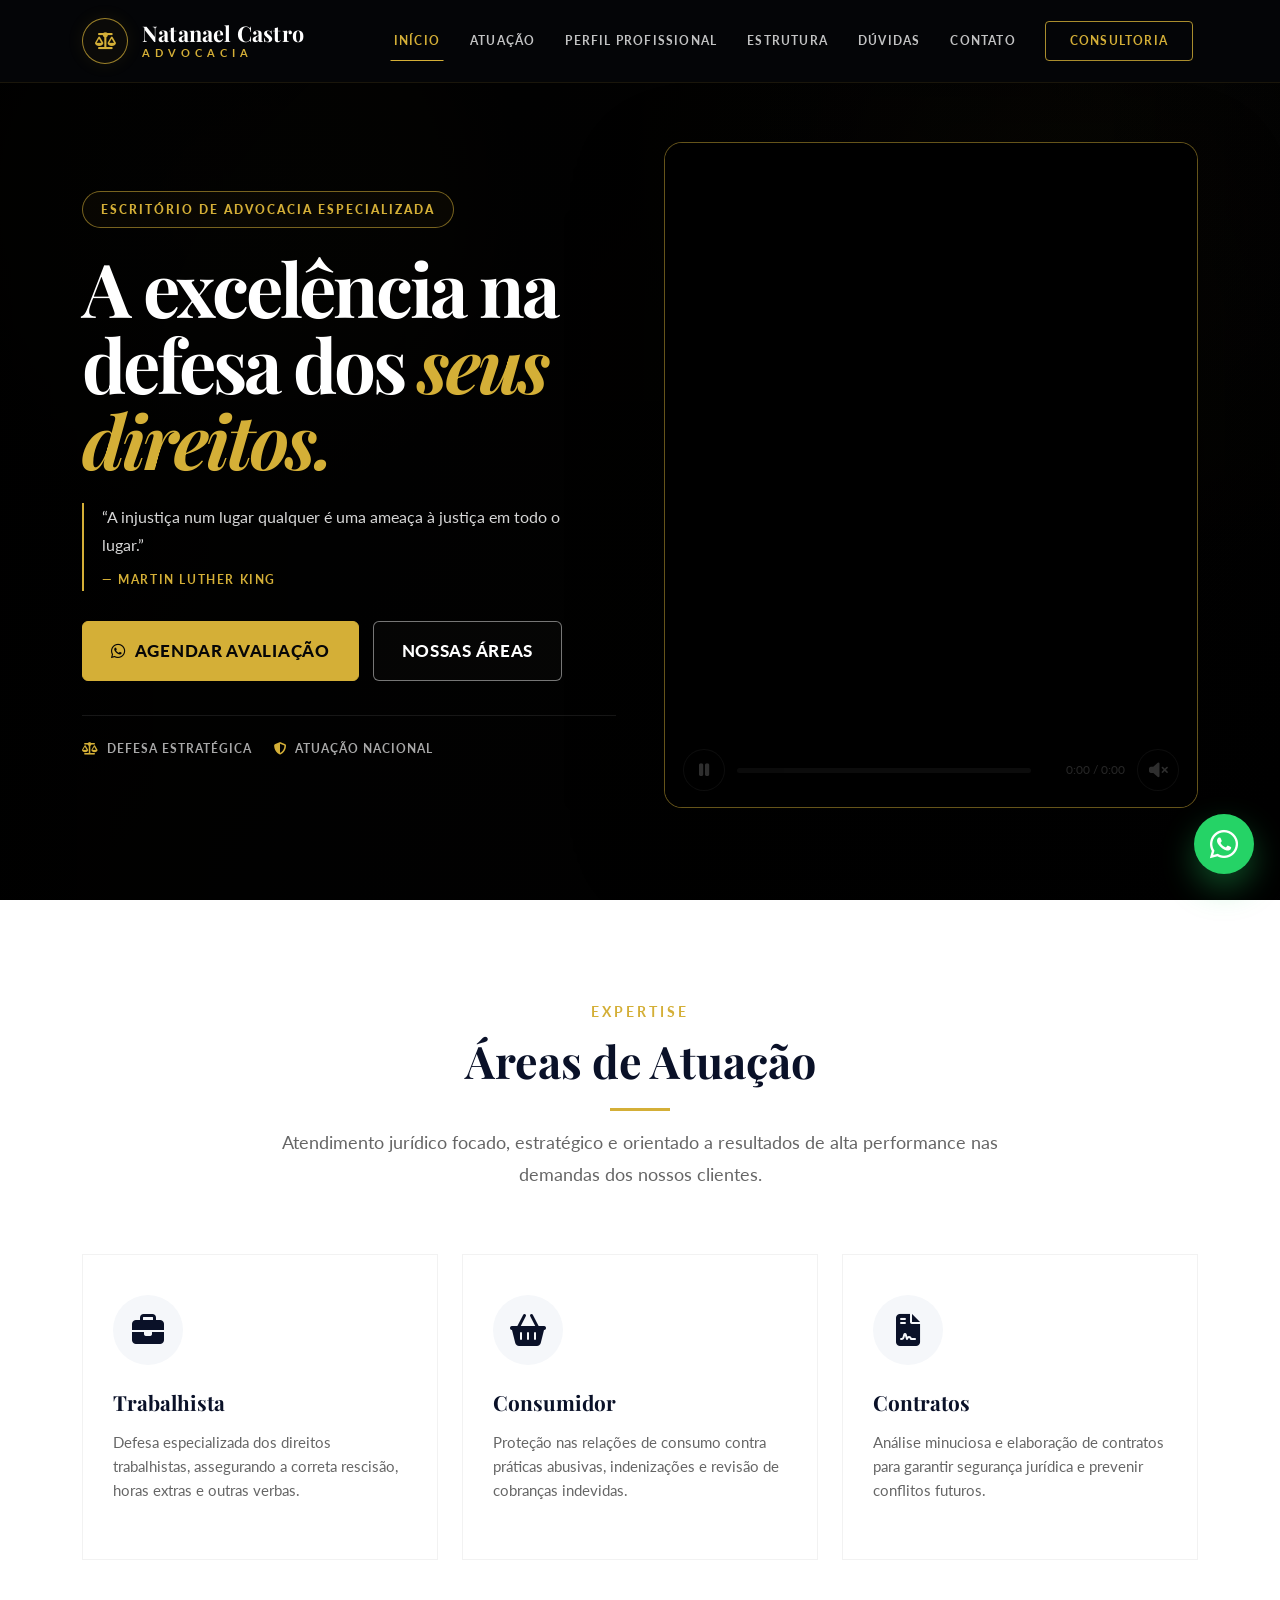
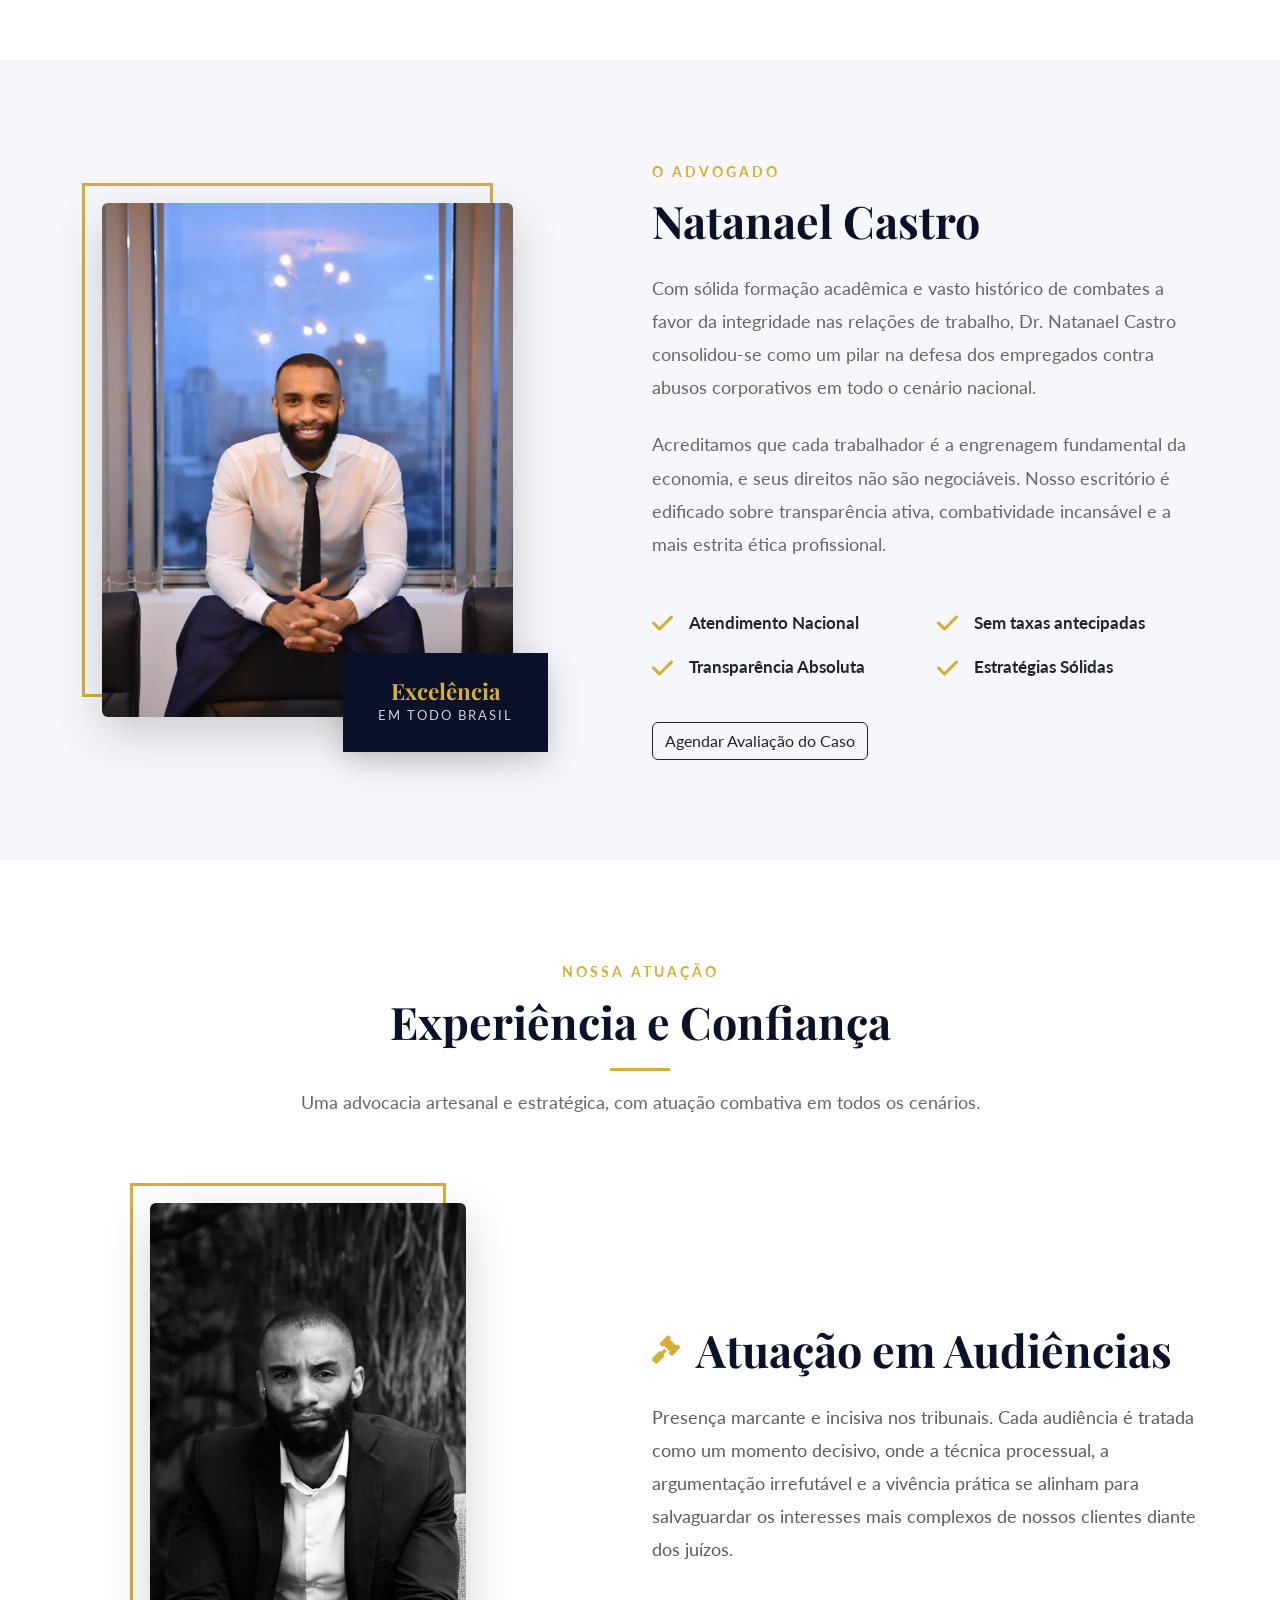
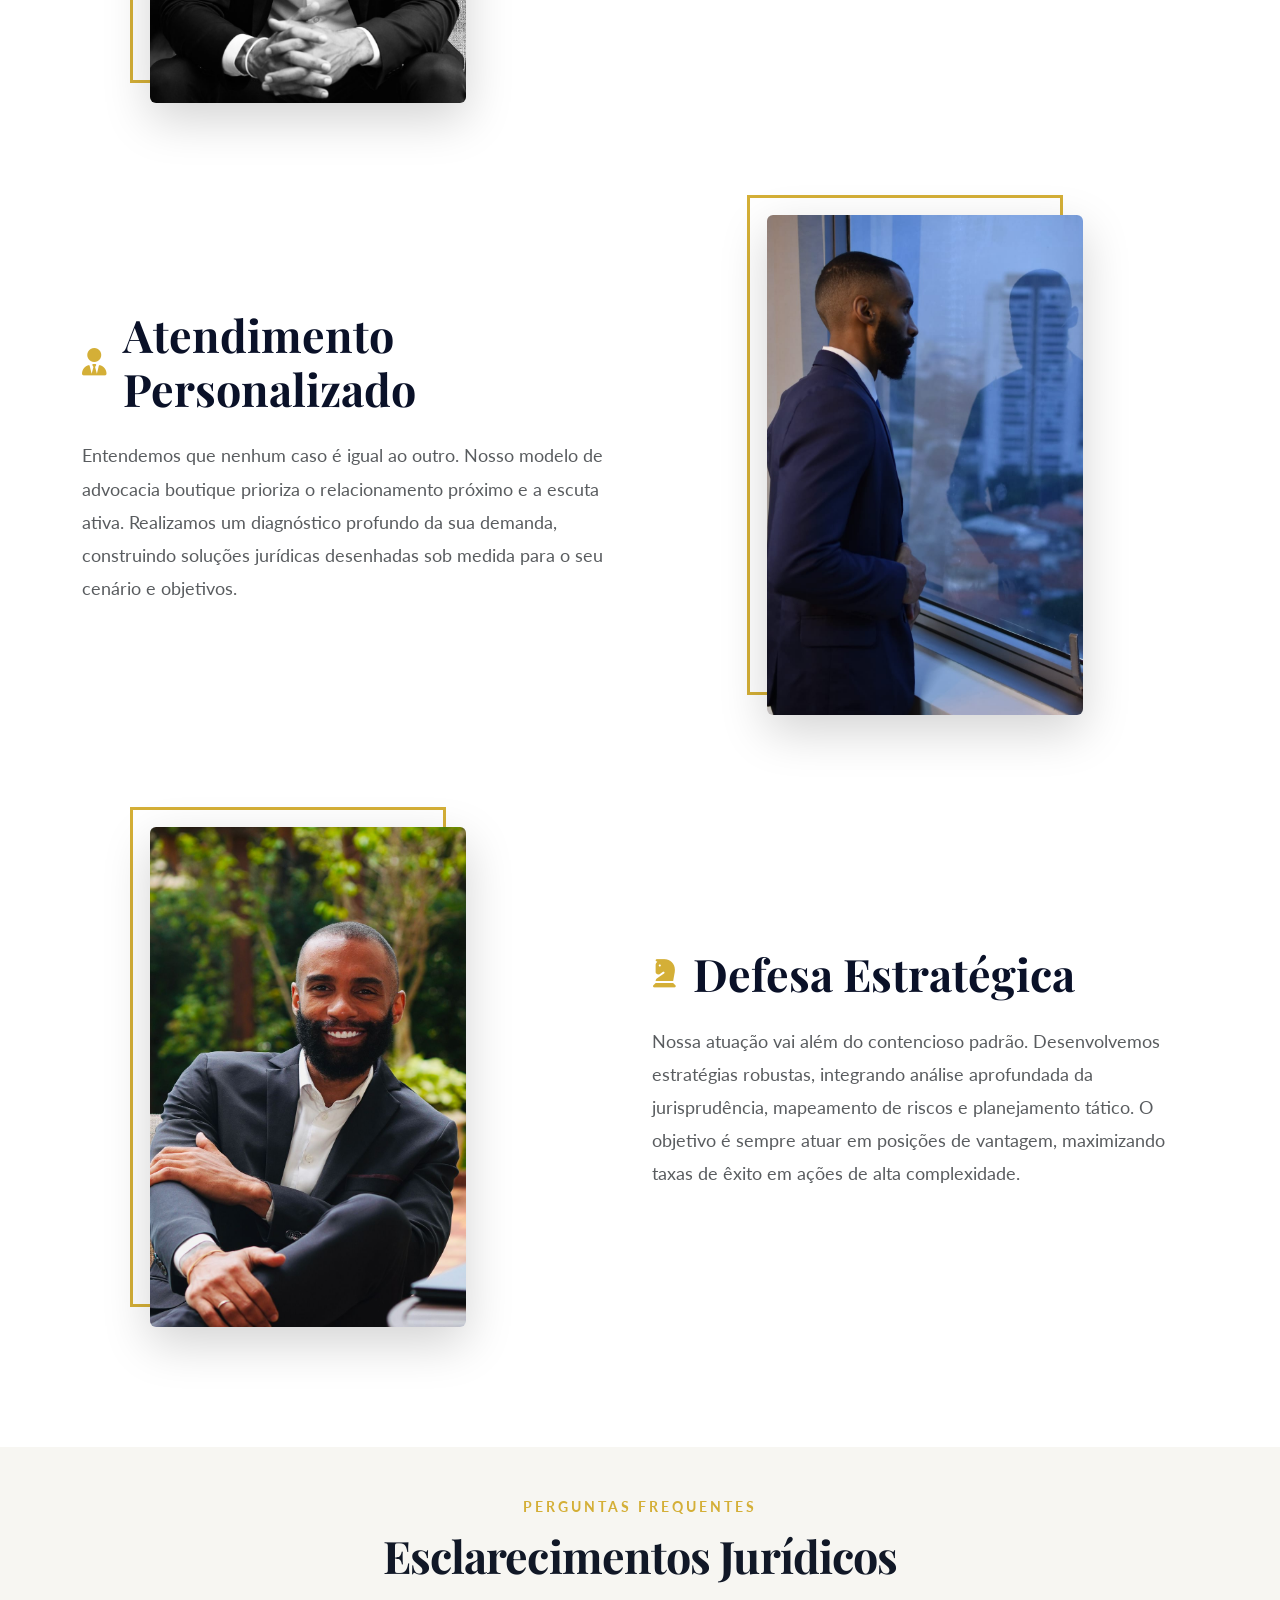
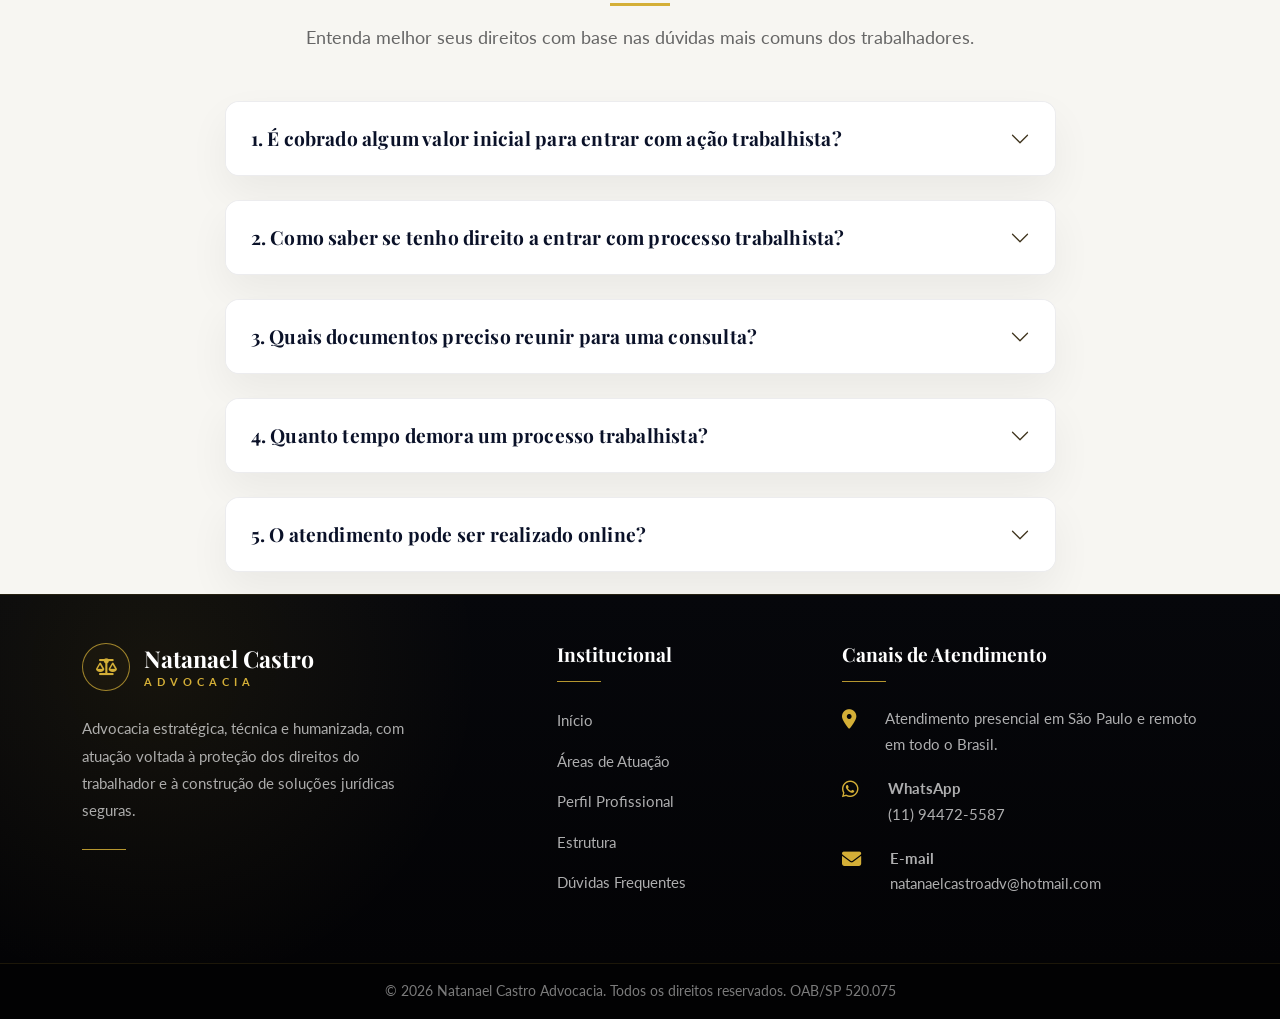
==== commit 0bfcefef: "NAV" ====
--- a/index.html
+++ b/index.html
@@ -324,7 +324,7 @@
    AJUSTE FINAL — HERO COM FUNDO DIREITO PREMIUM + VIDEO RESPONSIVO
    Mantém o site igual e corrige apenas a ambientação do hero e o corte do vídeo.
    ========================================================= */
-..hero-a {
+.hero-a {
     background-image:
         linear-gradient(90deg,
             rgba(2,2,2,.97) 0%,
@@ -443,7 +443,7 @@
                     <li class="nav-item"><a class="nav-link" href="#sobre">Perfil Profissional</a></li>
                     <li class="nav-item"><a class="nav-link" href="#galeria">Estrutura</a></li>
                     <li class="nav-item"><a class="nav-link" href="#duvidas">Dúvidas</a></li>
-                    <li class="nav-item"><a class="nav-link" href="#contato">Contato</a></li>
+                    <li class="nav-item"><a class="nav-link" href="#contato" data-scroll-contact>Contato</a></li>
                     <li class="nav-item"><a class="nav-link btn btn-nav-outline" target="_blank" href="https://wa.me/5511944725587?text=Ol%C3%A1%20Dr.%20Natanael%2C%20gostaria%20de%20agendar%20uma%20avalia%C3%A7%C3%A3o%20do%20meu%20caso.">Consultoria</a></li>
                 </ul>
             </div>
@@ -839,11 +839,37 @@
             const navLinks = Array.from(document.querySelectorAll('#mainNav .nav-link[href^="#"]')).filter(link => !link.classList.contains('btn-nav-outline'));
             const sectionsSpy = navLinks.map(link => document.querySelector(link.getAttribute('href'))).filter(Boolean);
             const activateNav = () => {
-                let currentId = '#inicio';
-                const checkPoint = window.scrollY + Math.max(120, window.innerHeight * 0.28);
-                sectionsSpy.forEach(section => { if (checkPoint >= section.offsetTop) currentId = '#' + section.id; });
-                navLinks.forEach(link => link.classList.toggle('active', link.getAttribute('href') === currentId));
-            };
+    let currentId = '#inicio';
+
+    const scrollPosition = window.scrollY;
+    const checkPoint = scrollPosition + window.innerHeight * 0.35;
+    const bottomReached = window.innerHeight + scrollPosition >= document.body.offsetHeight - 80;
+
+    if (bottomReached) {
+        currentId = '#contato';
+    } else {
+        sectionsSpy.forEach(section => {
+            if (checkPoint >= section.offsetTop) {
+                currentId = '#' + section.id;
+            }
+        });
+    }
+
+    navLinks.forEach(link => {
+        link.classList.toggle('active', link.getAttribute('href') === currentId);
+    });
+};
+document.querySelector('[data-scroll-contact]')?.addEventListener('click', function(e) {
+    e.preventDefault();
+
+    document.querySelector('#contato').scrollIntoView({
+        behavior: 'smooth',
+        block: 'start'
+    });
+
+    navLinks.forEach(link => link.classList.remove('active'));
+    this.classList.add('active');
+});
             activateNav(); window.addEventListener('scroll', activateNav, { passive:true });
 
             const navbarCollapse = document.getElementById('navbarResponsive');
